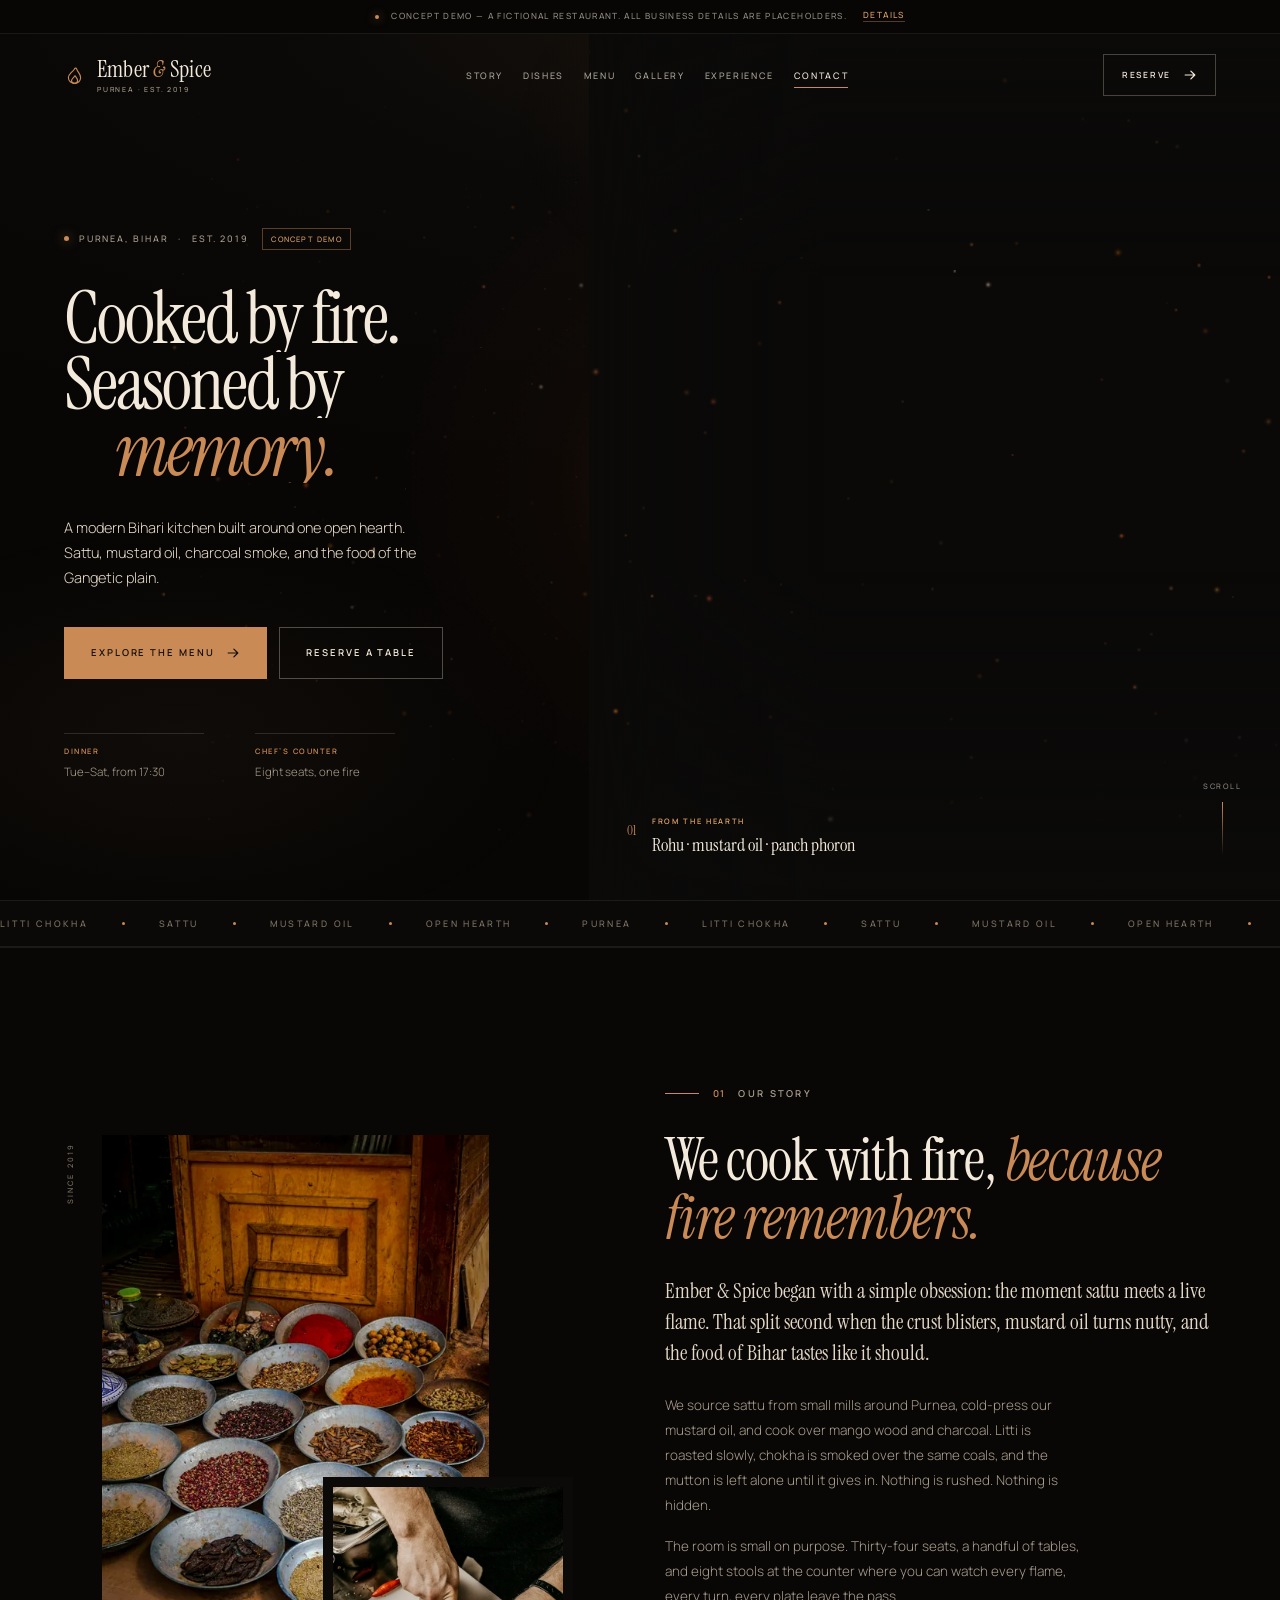
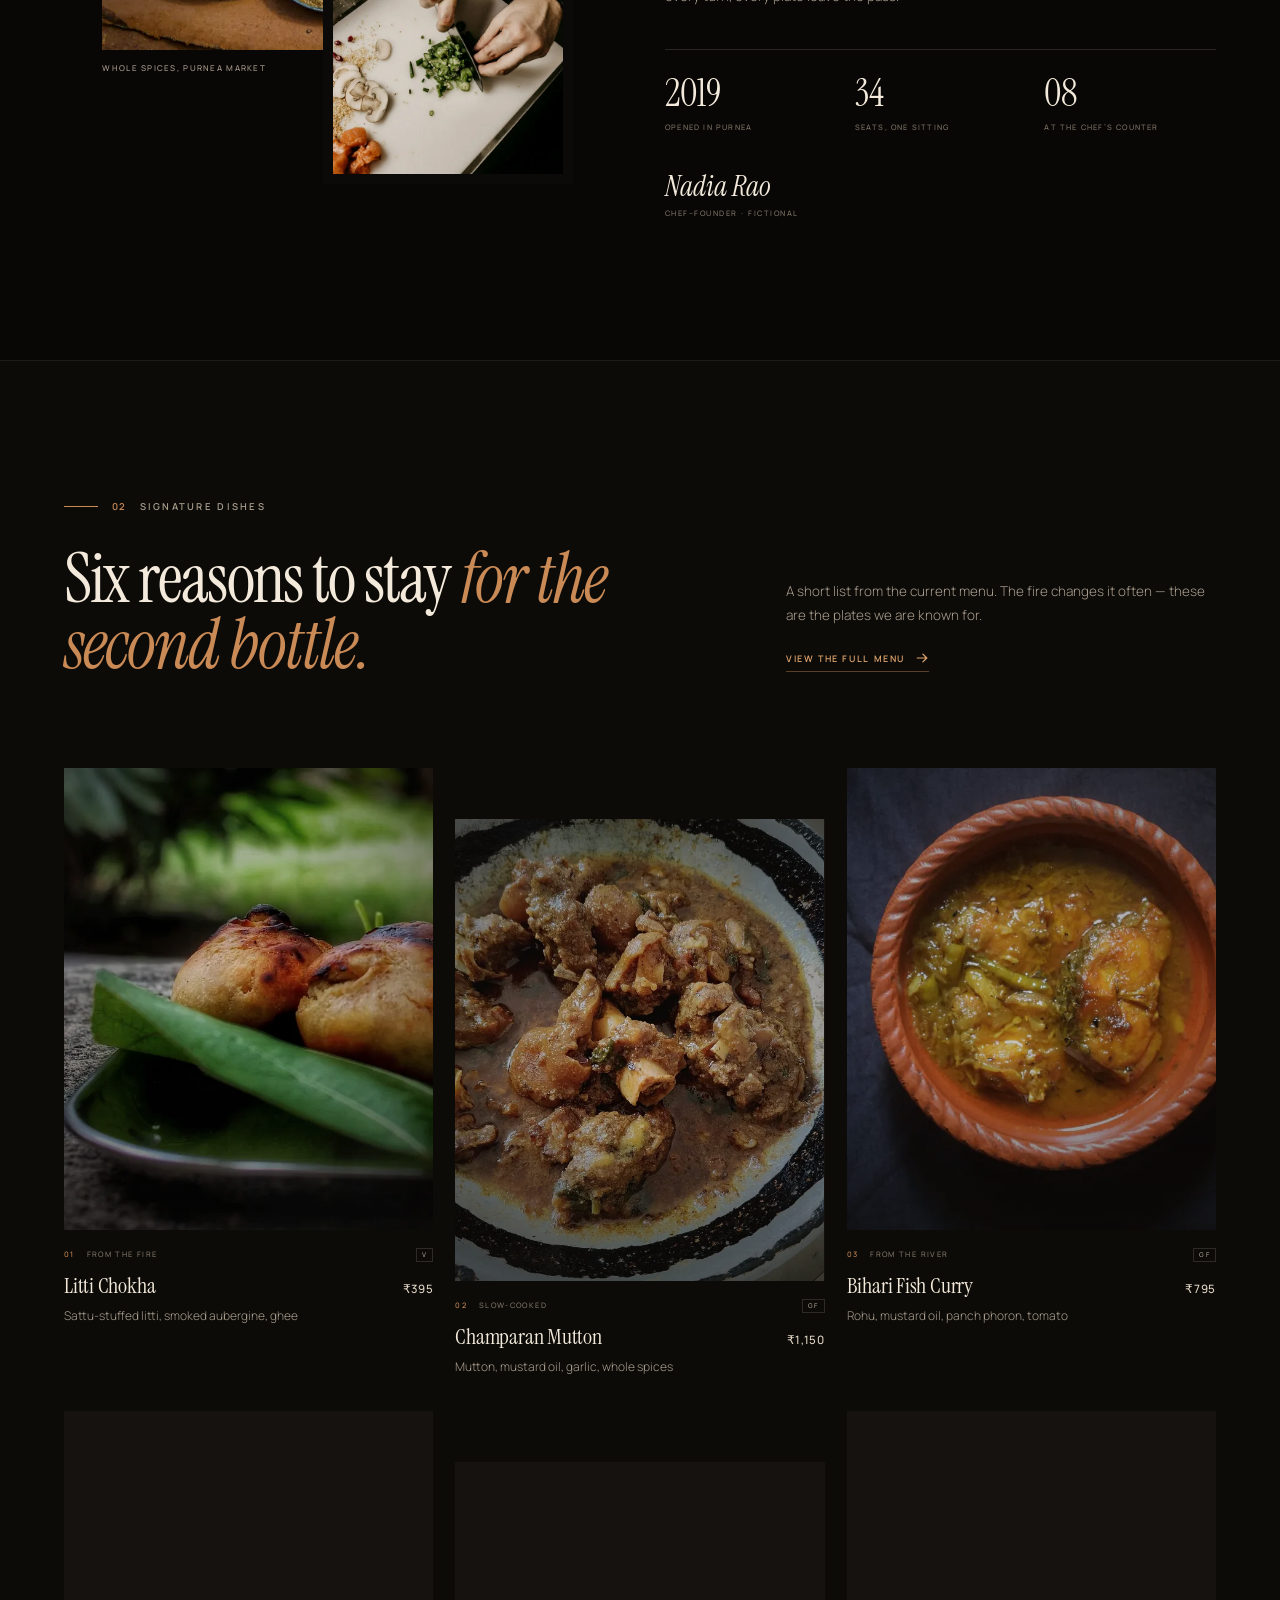
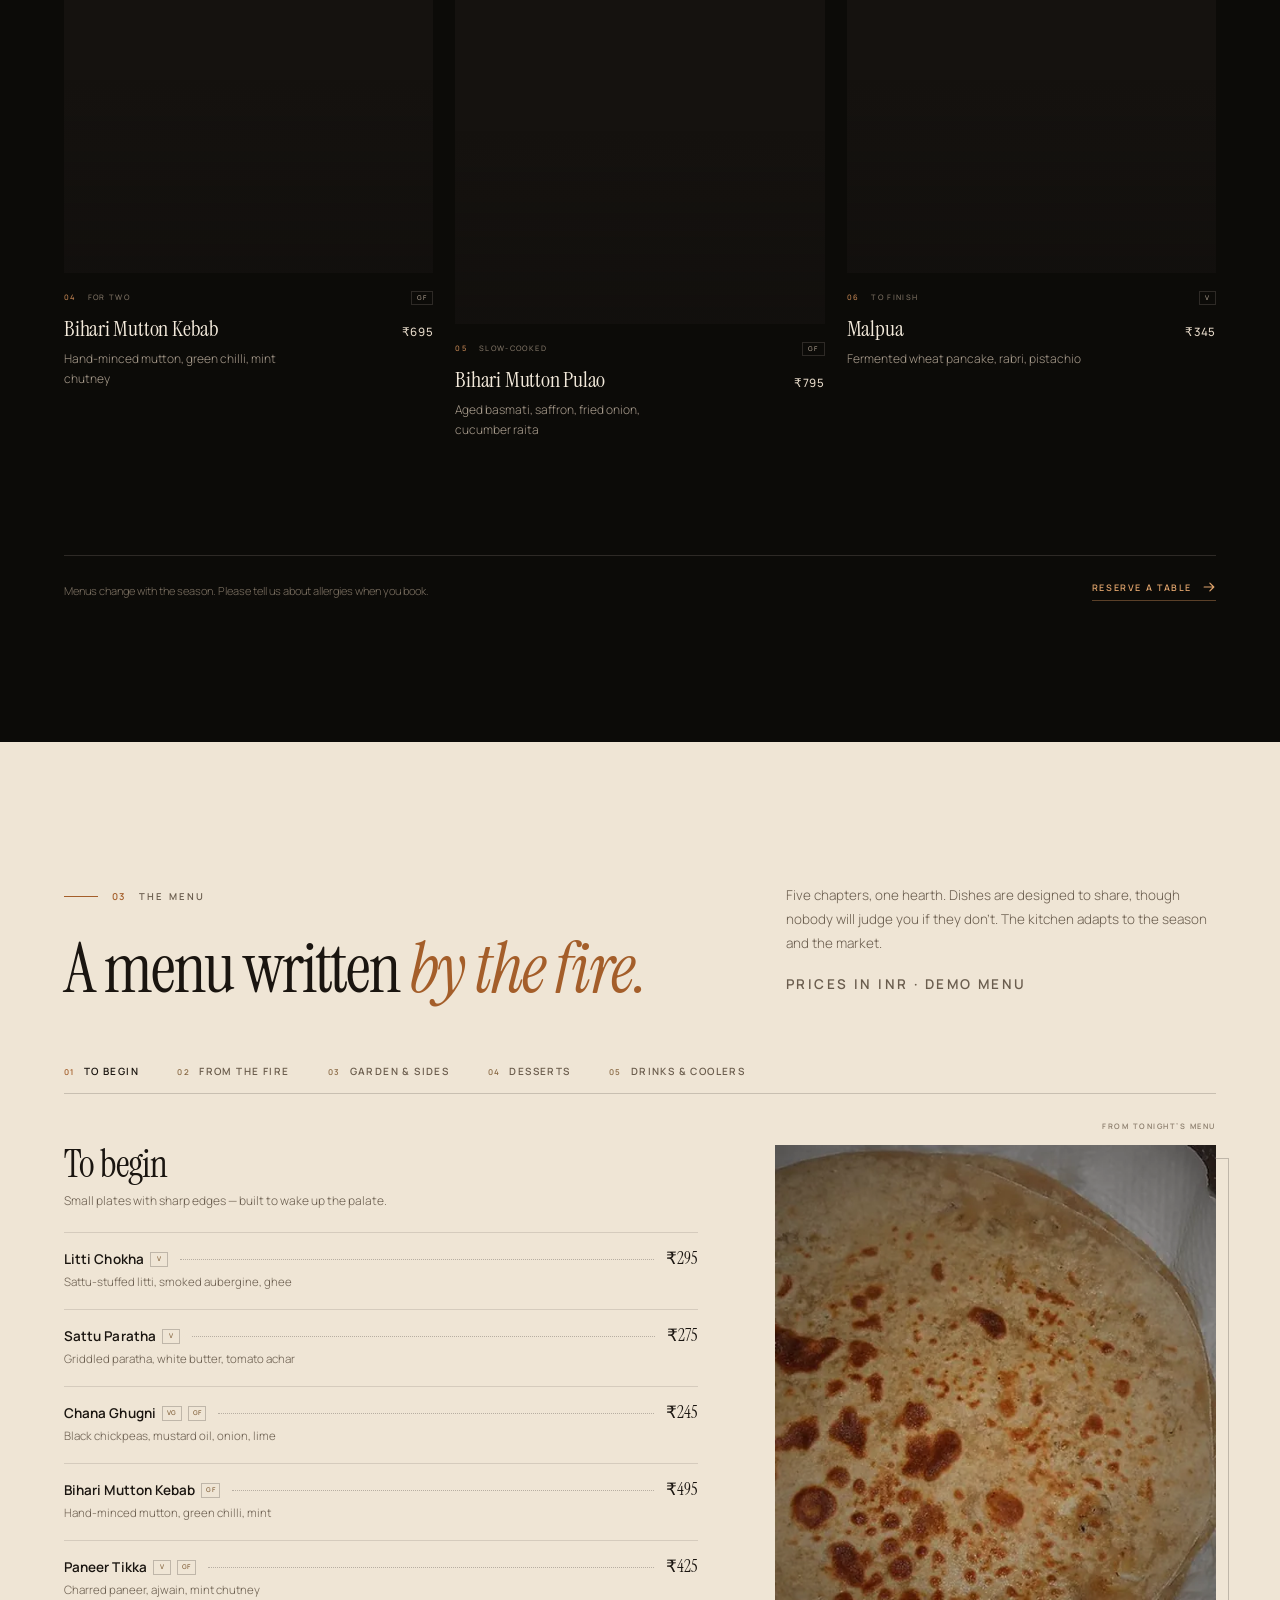
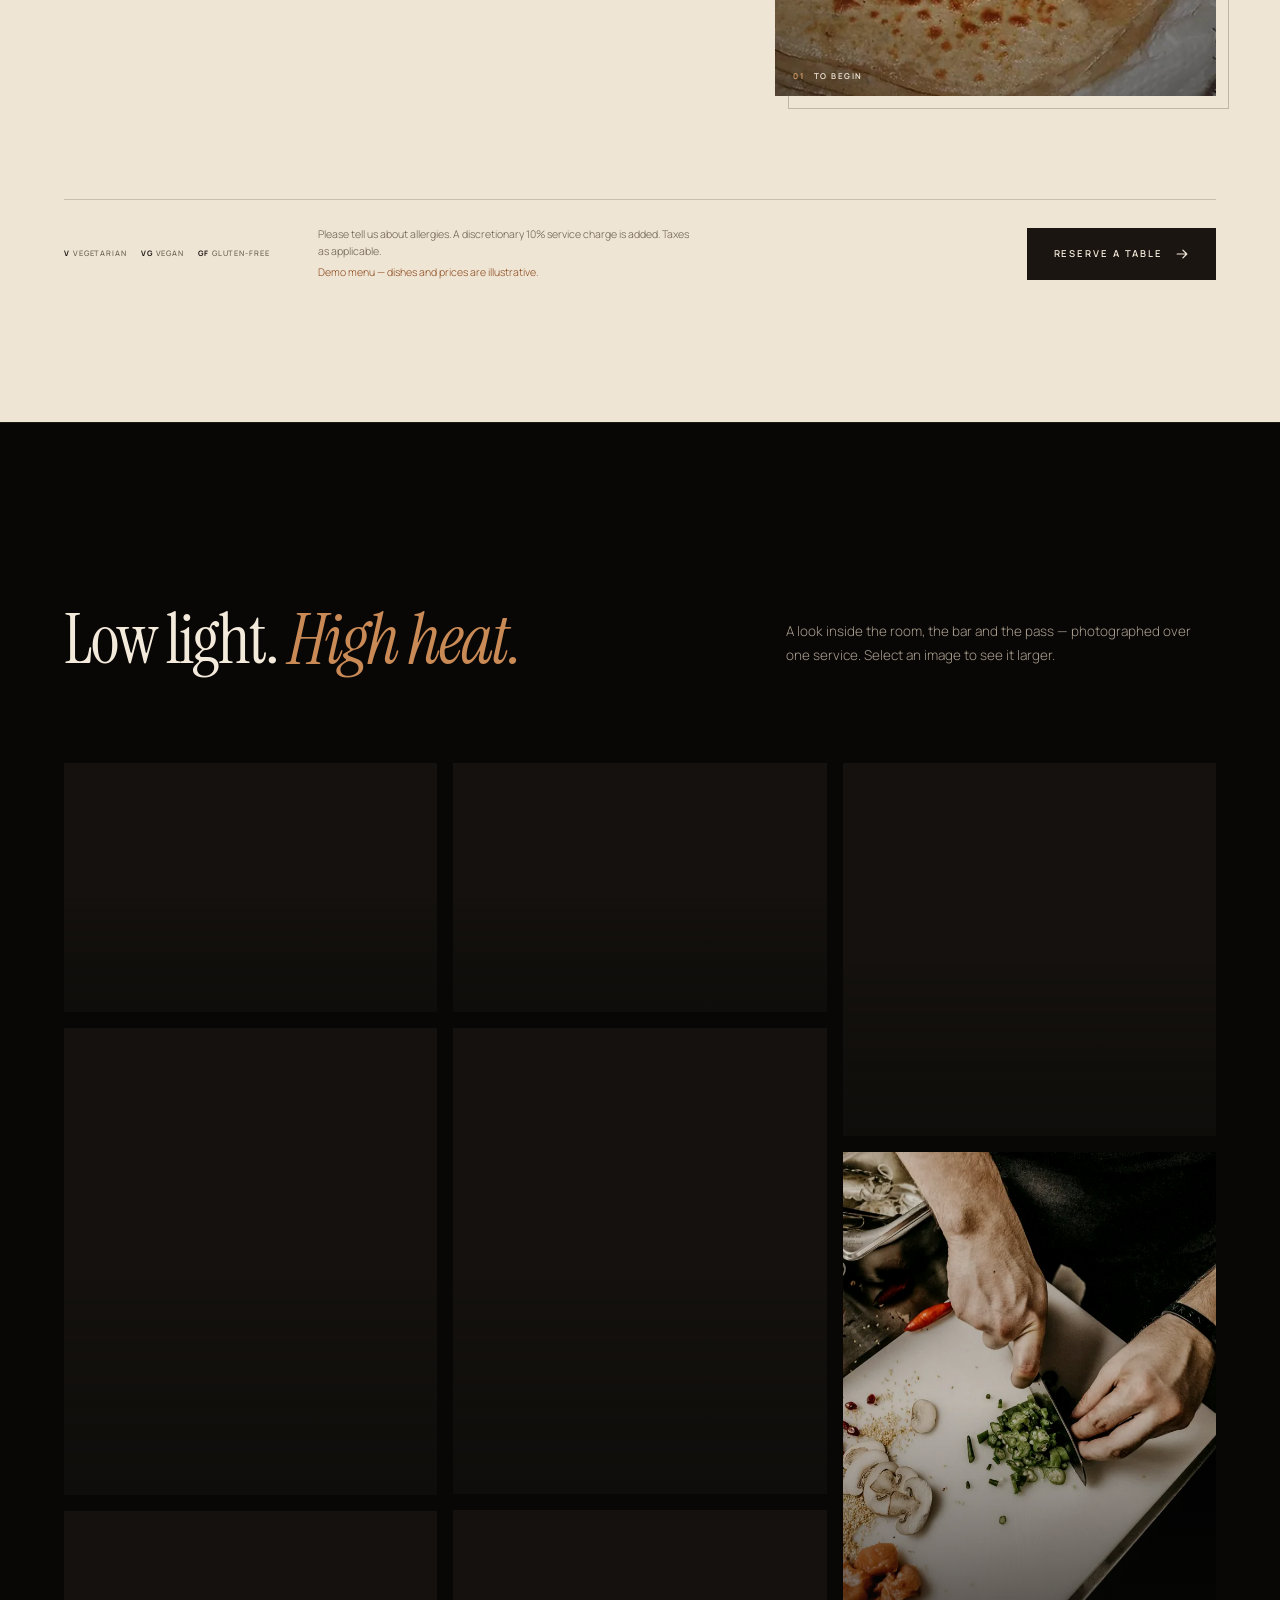
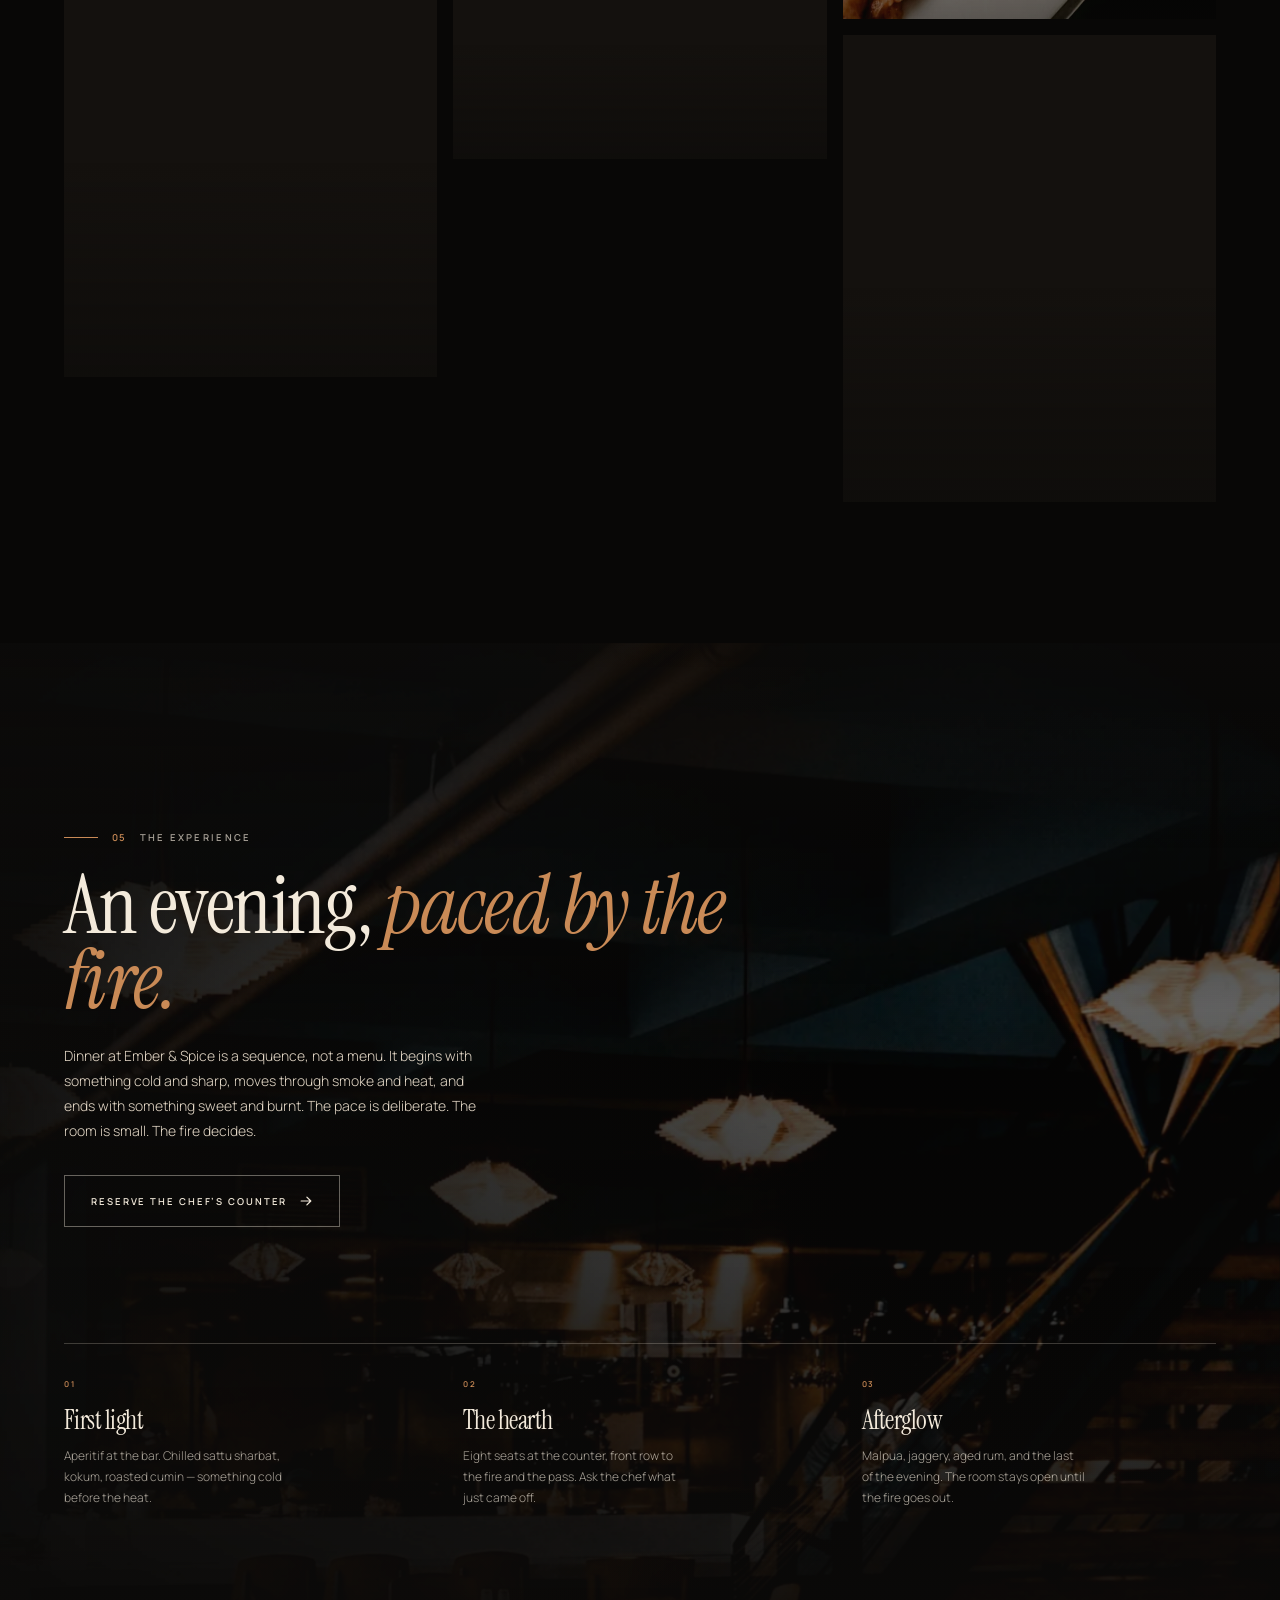
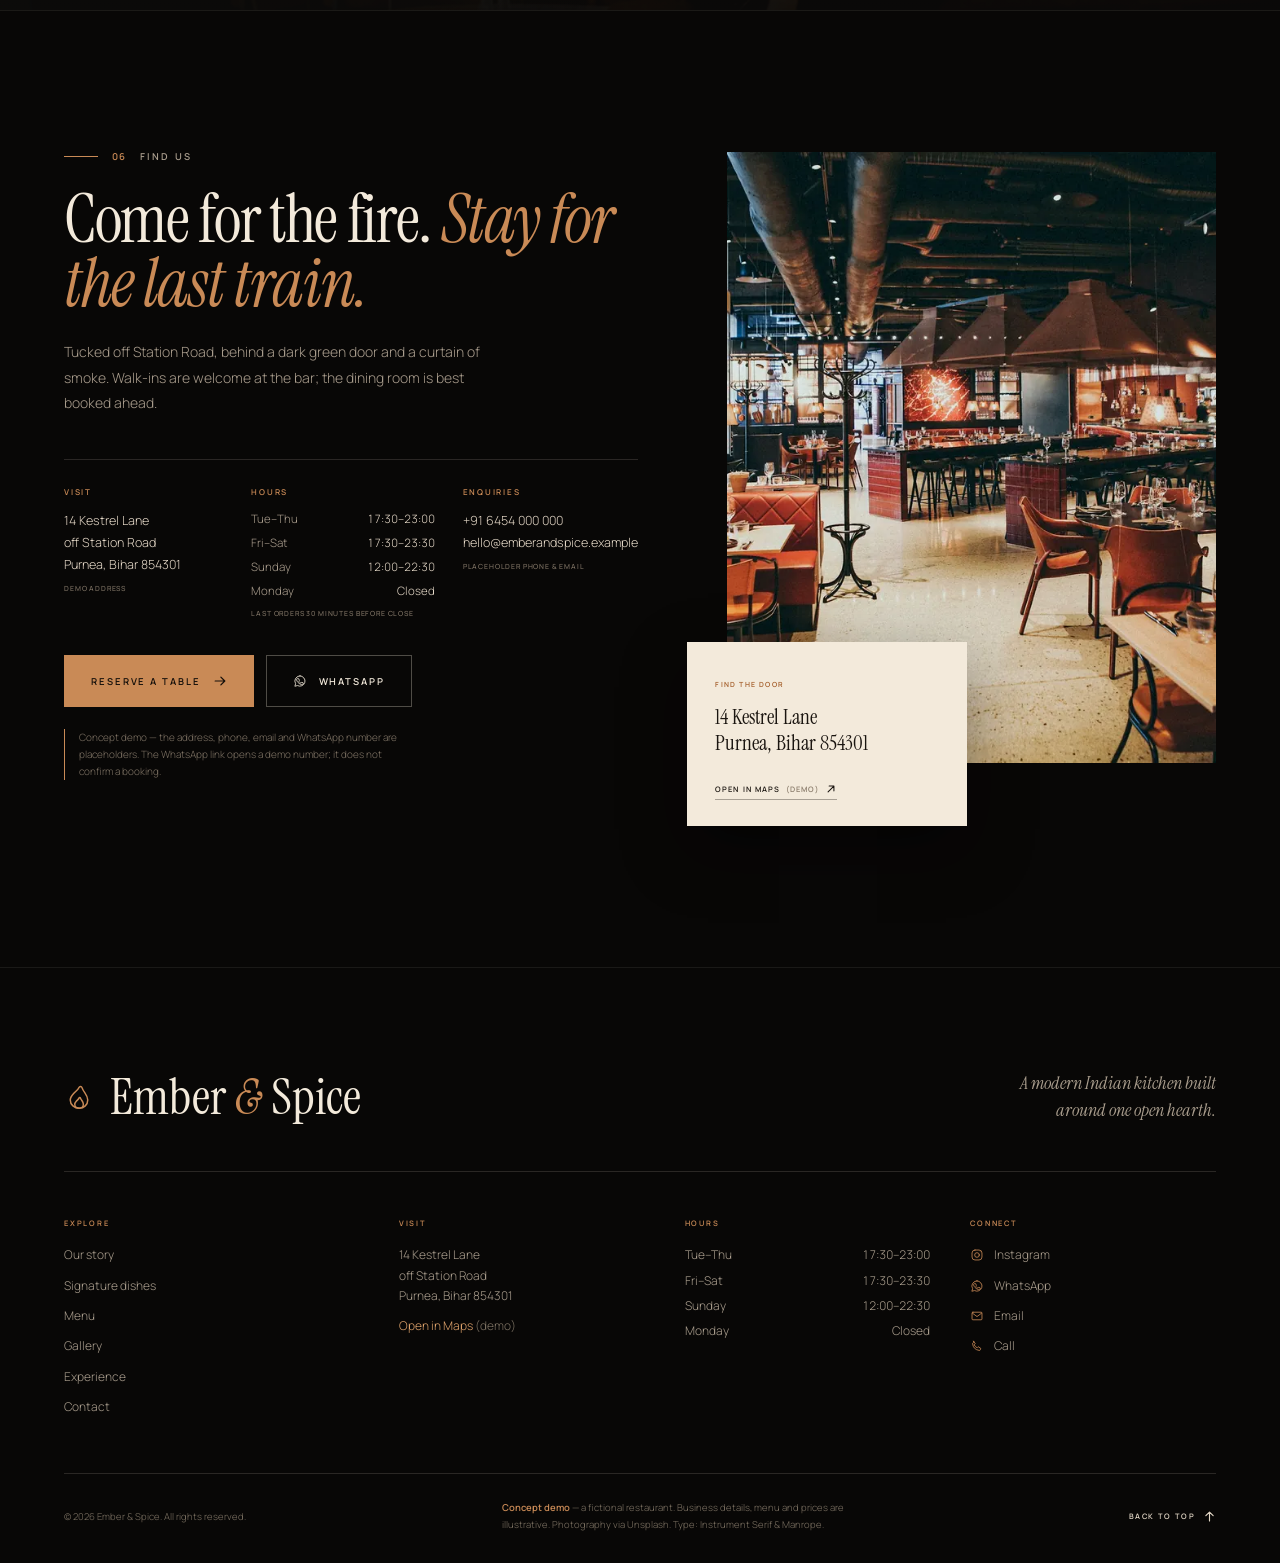
==== index.html @ ef3e3a23 "xz" ====
<!DOCTYPE html>
<html lang="en-IN" class="no-js">
<head>
  <meta charset="utf-8">
  <meta name="viewport" content="width=device-width, initial-scale=1">
  <meta name="theme-color" content="#0B0A09">
  <meta name="color-scheme" content="dark">

  <title>Ember &amp; Spice — Bihari Fire Kitchen in Purnea, Bihar | Concept Demo</title>
  <meta name="description" content="Ember &amp; Spice is a fictional modern Bihari restaurant in Purnea, Bihar. A premium restaurant website concept built around litti chokha, sattu and one open hearth. Demo content only.">
  <!-- Demo site: noindex keeps fictional business data out of search results. Remove on a live launch. -->
  <meta name="robots" content="noindex, nofollow">
  <meta property="og:type" content="website">
  <meta property="og:site_name" content="Ember &amp; Spice">
  <meta property="og:title" content="Ember &amp; Spice — Cooked by fire. Seasoned by memory.">
  <meta property="og:description" content="A concept demo for a fictional Bihari fire kitchen in Purnea, Bihar. Litti chokha, sattu, mustard oil and a live hearth. Business details, dishes and prices are illustrative.">
  <meta property="og:locale" content="en_IN">
  <meta name="twitter:card" content="summary">
  <meta name="twitter:title" content="Ember &amp; Spice — Cooked by fire. Seasoned by memory.">
  <meta name="twitter:description" content="A concept demo for a fictional Bihari fire kitchen in Purnea, Bihar.">

  <link rel="icon" href="favicon.svg" type="image/svg+xml">
  <link rel="apple-touch-icon" href="assets/img/og.jpg">

  <link rel="preload" href="assets/fonts/InstrumentSerif-400-normal.woff2" as="font" type="font/woff2" crossorigin>
  <link rel="preload" href="assets/fonts/InstrumentSerif-400-italic.woff2" as="font" type="font/woff2" crossorigin>
  <link rel="preload" href="assets/fonts/Manrope-200-800-normal.woff2" as="font" type="font/woff2" crossorigin>
  <link rel="preload" as="image" href="assets/img/hero-1800.webp" media="(min-width: 768px)">
  <link rel="preload" as="image" href="assets/img/hero-mobile-1000.webp" media="(max-width: 767px)">

  <link rel="stylesheet" href="assets/css/style.css">

  <script>
    document.documentElement.classList.remove('no-js');
    document.documentElement.classList.add('js');
  </script>

  <script type="application/ld+json">
  {
    "@context": "https://schema.org",
    "@type": "Restaurant",
    "name": "Ember & Spice",
    "description": "A concept demo for a fictional modern Bihari restaurant in Purnea, Bihar, built around a live fire and the food of the Gangetic plain. All business details are illustrative.",
    "servesCuisine": ["Bihari", "Indian", "Live-fire cooking"],
    "priceRange": "₹₹₹",
    "currenciesAccepted": "INR",
    "telephone": "+91-6454-000-000",
    "email": "hello@emberandspice.example",
    "acceptsReservations": false,
    "address": {
      "@type": "PostalAddress",
      "streetAddress": "14 Kestrel Lane, off Station Road",
      "addressLocality": "Purnea",
      "addressRegion": "Bihar",
      "postalCode": "854301",
      "addressCountry": "IN"
    },
    "openingHoursSpecification": [
      { "@type": "OpeningHoursSpecification", "dayOfWeek": ["Tuesday", "Wednesday", "Thursday"], "opens": "17:30", "closes": "23:00" },
      { "@type": "OpeningHoursSpecification", "dayOfWeek": ["Friday", "Saturday"], "opens": "17:30", "closes": "23:30" },
      { "@type": "OpeningHoursSpecification", "dayOfWeek": "Sunday", "opens": "12:00", "closes": "22:30" }
    ]
  }
  </script>
</head>
<body>
  <div class="scene" aria-hidden="true">
    <canvas id="scene-canvas"></canvas>
  </div>
  <div class="scroll-progress" aria-hidden="true"><span></span></div>

  <svg class="svg-sprite" aria-hidden="true" focusable="false">
    <symbol id="icon-arrow" viewBox="0 0 16 16"><path d="M2.5 8h10.5M9 3.5 13.5 8 9 12.5"/></symbol>
    <symbol id="icon-arrow-up" viewBox="0 0 16 16"><path d="M8 13.5V2.5M3.5 7 8 2.5 12.5 7"/></symbol>
    <symbol id="icon-flame" viewBox="0 0 24 24"><path d="M12.2 21c3.8 0 6.8-2.8 6.8-6.6 0-4.2-3.5-6.2-4.6-9.9-.4-1.2-1.9-1.3-2.4-.1-.8 1.9-2.6 3-4.1 4.6-1.5 1.6-2.9 3.3-2.9 5.4 0 3.8 3.3 6.6 7.2 6.6Z"/><path d="M12.1 21c1.9 0 3.4-1.4 3.4-3.3 0-2.1-1.7-3-2.3-4.8-.2-.6-1-.6-1.2 0-.4 1-1.3 1.5-2 2.3-.7.8-1.4 1.6-1.4 2.6 0 1.8 1.6 3.2 3.5 3.2Z"/></symbol>
    <symbol id="icon-whatsapp" viewBox="0 0 24 24"><path d="M12 3.2a8.8 8.8 0 0 0-7.5 13.4L3.2 21l4.5-1.2A8.8 8.8 0 1 0 12 3.2Z"/><path d="M9.1 7.6c-.2-.5-.4-.5-.6-.5h-.5c-.2 0-.5.1-.8.4-.3.3-1 1-1 2.4s1 2.8 1.2 3c.1.2 2 3.2 4.9 4.4 2.4 1 2.9.8 3.4.7.5 0 1.6-.6 1.8-1.3.2-.6.2-1.2.2-1.3-.1-.1-.3-.2-.6-.3l-1.7-.8c-.2-.1-.4-.1-.6.1l-.8 1c-.1.2-.3.2-.5.1-.2-.1-1-.4-2-1.2-.7-.6-1.2-1.4-1.3-1.6-.1-.2 0-.4.1-.5l.4-.5c.1-.2.1-.3.2-.5 0-.2 0-.3-.1-.5l-.7-1.7Z"/></symbol>
    <symbol id="icon-instagram" viewBox="0 0 24 24"><rect x="3.5" y="3.5" width="17" height="17" rx="5"/><circle cx="12" cy="12" r="4"/><circle cx="17.4" cy="6.6" r=".8" fill="currentColor" stroke="none"/></symbol>
    <symbol id="icon-map" viewBox="0 0 24 24"><path d="M12 21s6-5.3 6-10a6 6 0 1 0-12 0c0 4.7 6 10 6 10Z"/><circle cx="12" cy="11" r="2.2"/></symbol>
    <symbol id="icon-phone" viewBox="0 0 24 24"><path d="M6.2 3.8 9 8.2 7.2 10c1.1 2.3 2.7 3.9 5 5l1.8-1.8 4.4 2.8-.6 2.4c-.2.8-1 1.3-1.8 1.2C9.3 18.8 5.2 14.7 4.4 8c-.1-.8.4-1.6 1.2-1.8l.6-.4Z"/></symbol>
    <symbol id="icon-mail" viewBox="0 0 24 24"><rect x="3.5" y="5.5" width="17" height="13" rx="1.5"/><path d="m4 7 8 6 8-6"/></symbol>
    <symbol id="icon-close" viewBox="0 0 24 24"><path d="m6 6 12 12M18 6 6 18"/></symbol>
    <symbol id="icon-prev" viewBox="0 0 24 24"><path d="M14.5 5.5 8 12l6.5 6.5"/></symbol>
    <symbol id="icon-next" viewBox="0 0 24 24"><path d="M9.5 5.5 16 12l-6.5 6.5"/></symbol>
  </svg>

  <div class="demo-bar">
    <span class="demo-bar__dot" aria-hidden="true"></span>
    <span class="demo-bar__long">Concept demo — a fictional restaurant. All business details are placeholders.</span>
    <span class="demo-bar__short">Concept demo — fictional restaurant</span>
    <a href="#contact">Details</a>
  </div>

  <header class="site-header" id="site-header">
    <div class="site-header__inner">
      <a class="brand" href="#home" aria-label="Ember and Spice — home">
        <svg class="brand__mark" viewBox="0 0 24 24" aria-hidden="true"><use href="#icon-flame"></use></svg>
        <span class="brand__text">
          <span class="brand__name">Ember <em>&amp;</em> Spice</span>
          <span class="brand__place">Purnea · Est. 2019</span>
        </span>
      </a>

      <nav class="nav" aria-label="Primary">
        <a class="nav__link" href="#story" data-nav>Story</a>
        <a class="nav__link" href="#dishes" data-nav>Dishes</a>
        <a class="nav__link" href="#menu" data-nav>Menu</a>
        <a class="nav__link" href="#gallery" data-nav>Gallery</a>
        <a class="nav__link" href="#experience" data-nav>Experience</a>
        <a class="nav__link nav__link--contact" href="#contact" data-nav>Contact</a>
      </nav>

      <div class="site-header__actions">
        <button class="btn btn--reserve" type="button" data-open-reserve>
          Reserve
          <svg class="icon" viewBox="0 0 24 24" aria-hidden="true"><use href="#icon-arrow"></use></svg>
        </button>
        <button class="menu-toggle" type="button" aria-label="Open site menu" aria-expanded="false" aria-controls="mobile-nav">
          <span></span><span></span>
        </button>
      </div>
    </div>
  </header>

  <main id="main">
    <!-- ============ HOME / HERO ============ -->
    <section class="hero" id="home" aria-labelledby="hero-title">
      <div class="hero__content">
        <p class="eyebrow hero__eyebrow">
          <span class="eyebrow__dot" aria-hidden="true"></span>
          Purnea, Bihar <span class="eyebrow__sep" aria-hidden="true">·</span> Est. 2019
          <span class="demo-chip">Concept demo</span>
        </p>

        <h1 class="hero__title" id="hero-title">
          <span class="line"><span>Cooked by fire.</span></span>
          <span class="line"><span>Seasoned by</span></span>
          <span class="line line--indent"><span><em>memory.</em></span></span>
        </h1>

        <p class="hero__lede">A modern Bihari kitchen built around one open hearth. Sattu, mustard oil, charcoal smoke, and the food of the Gangetic plain.</p>

        <div class="hero__actions">
          <a class="btn btn--solid" href="#menu">
            Explore the menu
            <svg class="icon" viewBox="0 0 24 24" aria-hidden="true"><use href="#icon-arrow"></use></svg>
          </a>
          <button class="btn btn--ghost" type="button" data-open-reserve>Reserve a table</button>
        </div>

        <div class="hero__meta">
          <div class="hero__meta-item">
            <span class="hero__meta-label">Dinner</span>
            <span>Tue–Sat, from 17:30</span>
          </div>
          <div class="hero__meta-item">
            <span class="hero__meta-label">Chef’s counter</span>
            <span>Eight seats, one fire</span>
          </div>
        </div>
      </div>

      <div class="hero__media" data-hero-media>
        <picture>
          <source media="(max-width: 767px)" srcset="assets/img/hero-mobile-700.webp 700w, assets/img/hero-mobile-1000.webp 1000w" sizes="100vw">
          <img src="assets/img/hero-1800.webp" srcset="assets/img/hero-1200.webp 1200w, assets/img/hero-1800.webp 1800w" sizes="(min-width: 768px) 54vw, 100vw" width="1800" height="1125" alt="Rohu fish curry in a terracotta bowl on dark cloth, cooked with mustard oil and panch phoron." fetchpriority="high" decoding="async">
        </picture>
        <canvas class="hero__embers" id="embers" aria-hidden="true"></canvas>
        <div class="hero__caption">
          <span class="hero__caption-index">01</span>
          <div>
            <span class="hero__caption-label">From the hearth</span>
            <p>Rohu · mustard oil · panch phoron</p>
          </div>
        </div>
        <a class="hero__scroll" href="#story" aria-label="Scroll to our story">
          <span>Scroll</span>
          <span class="hero__scroll-line" aria-hidden="true"></span>
        </a>
      </div>
    </section>

    <div class="marquee" aria-hidden="true">
      <div class="marquee__track">
        <div class="marquee__group">
          <span>Litti chokha</span><span class="marquee__dot"></span>
          <span>Sattu</span><span class="marquee__dot"></span>
          <span>Mustard oil</span><span class="marquee__dot"></span>
          <span>Open hearth</span><span class="marquee__dot"></span>
          <span>Purnea</span><span class="marquee__dot"></span>
        </div>
        <div class="marquee__group">
          <span>Litti chokha</span><span class="marquee__dot"></span>
          <span>Sattu</span><span class="marquee__dot"></span>
          <span>Mustard oil</span><span class="marquee__dot"></span>
          <span>Open hearth</span><span class="marquee__dot"></span>
          <span>Purnea</span><span class="marquee__dot"></span>
        </div>
      </div>
    </div>

    <!-- ============ OUR STORY ============ -->
    <section class="section story" id="story" aria-labelledby="story-title">
      <div class="container story__grid">
        <div class="story__visual">
          <span class="story__since" aria-hidden="true">Since 2019</span>
          <figure class="story__figure story__figure--main reveal">
            <img src="assets/img/story-spices-800.webp" srcset="assets/img/story-spices-500.webp 500w, assets/img/story-spices-800.webp 800w" sizes="(min-width: 900px) 34vw, 80vw" width="800" height="1067" loading="lazy" decoding="async" alt="Metal bowls of whole spices — chillies, cardamom, cinnamon and peppercorns — at a north Indian market.">
            <figcaption>Whole spices, Purnea market</figcaption>
          </figure>
          <figure class="story__figure story__figure--small reveal" style="--delay: 120ms">
            <img src="assets/img/story-chef-900.webp" srcset="assets/img/story-chef-600.webp 600w, assets/img/story-chef-900.webp 900w" sizes="(min-width: 900px) 20vw, 44vw" width="900" height="1125" loading="lazy" decoding="async" alt="A chef finely slicing green chillies on a white board before service.">
            <figcaption>Precision, before the doors open</figcaption>
          </figure>
        </div>

        <div class="story__copy">
          <p class="label reveal"><span class="label__num">01</span> Our story</p>
          <h2 class="story__title reveal" style="--delay: 60ms">We cook with fire, <em>because fire remembers.</em></h2>
          <p class="story__lede reveal" style="--delay: 120ms">Ember &amp; Spice began with a simple obsession: the moment sattu meets a live flame. That split second when the crust blisters, mustard oil turns nutty, and the food of Bihar tastes like it should.</p>
          <div class="story__body reveal" style="--delay: 160ms">
            <p>We source sattu from small mills around Purnea, cold-press our mustard oil, and cook over mango wood and charcoal. Litti is roasted slowly, chokha is smoked over the same coals, and the mutton is left alone until it gives in. Nothing is rushed. Nothing is hidden.</p>
            <p>The room is small on purpose. Thirty-four seats, a handful of tables, and eight stools at the counter where you can watch every flame, every turn, every plate leave the pass.</p>
          </div>

          <div class="story__stats reveal" style="--delay: 200ms">
            <div class="stat"><span class="stat__value">2019</span><span class="stat__label">Opened in Purnea</span></div>
            <div class="stat"><span class="stat__value">34</span><span class="stat__label">Seats, one sitting</span></div>
            <div class="stat"><span class="stat__value">08</span><span class="stat__label">At the chef’s counter</span></div>
          </div>

          <p class="story__signature reveal" style="--delay: 240ms">
            <span class="story__signature-name">Nadia Rao</span>
            <span class="story__signature-role">Chef–Founder · fictional</span>
          </p>
        </div>
      </div>
    </section>

    <!-- ============ SIGNATURE DISHES ============ -->
    <section class="section dishes" id="dishes" aria-labelledby="dishes-title">
      <div class="container">
        <header class="section-head">
          <div class="section-head__left">
            <p class="label reveal"><span class="label__num">02</span> Signature dishes</p>
            <h2 class="section-title reveal" id="dishes-title" style="--delay: 60ms">Six reasons to stay <em>for the second bottle.</em></h2>
          </div>
          <div class="section-head__right reveal" style="--delay: 120ms">
            <p>A short list from the current menu. The fire changes it often — these are the plates we are known for.</p>
            <a class="text-link" href="#menu">View the full menu <svg class="icon" viewBox="0 0 24 24" aria-hidden="true"><use href="#icon-arrow"></use></svg></a>
          </div>
        </header>

        <div class="dish-grid">
          <article class="dish reveal">
            <a class="dish__media" href="#menu" aria-label="View the full menu — Litti Chokha">
              <img src="assets/img/dish-litti-900.webp" srcset="assets/img/dish-litti-600.webp 600w, assets/img/dish-litti-900.webp 900w" sizes="(min-width: 1100px) 30vw, (min-width: 700px) 45vw, 90vw" width="900" height="1125" loading="lazy" decoding="async" alt="Two charred litti resting on a banana leaf.">
              <span class="dish__view" aria-hidden="true"><svg class="icon" viewBox="0 0 24 24"><use href="#icon-arrow"></use></svg></span>
            </a>
            <div class="dish__body">
              <p class="dish__meta"><span class="dish__index">01</span><span>From the fire</span><span class="dish__diet">V</span></p>
              <div class="dish__row"><h3 class="dish__name">Litti Chokha</h3><span class="dish__price">₹395</span></div>
              <p class="dish__desc">Sattu-stuffed litti, smoked aubergine, ghee</p>
            </div>
          </article>

          <article class="dish reveal" style="--delay: 80ms">
            <a class="dish__media" href="#menu" aria-label="View the full menu — Champaran Mutton">
              <img src="assets/img/dish-champaran-900.webp" srcset="assets/img/dish-champaran-600.webp 600w, assets/img/dish-champaran-900.webp 900w" sizes="(min-width: 1100px) 30vw, (min-width: 700px) 45vw, 90vw" width="900" height="1125" loading="lazy" decoding="async" alt="Slow-cooked Champaran mutton in a dark, glossy mustard-oil gravy.">
              <span class="dish__view" aria-hidden="true"><svg class="icon" viewBox="0 0 24 24"><use href="#icon-arrow"></use></svg></span>
            </a>
            <div class="dish__body">
              <p class="dish__meta"><span class="dish__index">02</span><span>Slow-cooked</span><span class="dish__diet">GF</span></p>
              <div class="dish__row"><h3 class="dish__name">Champaran Mutton</h3><span class="dish__price">₹1,150</span></div>
              <p class="dish__desc">Mutton, mustard oil, garlic, whole spices</p>
            </div>
          </article>

          <article class="dish reveal" style="--delay: 160ms">
            <a class="dish__media" href="#menu" aria-label="View the full menu — Bihari Fish Curry">
              <img src="assets/img/dish-fish-900.webp" srcset="assets/img/dish-fish-600.webp 600w, assets/img/dish-fish-900.webp 900w" sizes="(min-width: 1100px) 30vw, (min-width: 700px) 45vw, 90vw" width="900" height="1125" loading="lazy" decoding="async" alt="Rohu fish curry in a terracotta bowl, cooked with mustard oil and panch phoron.">
              <span class="dish__view" aria-hidden="true"><svg class="icon" viewBox="0 0 24 24"><use href="#icon-arrow"></use></svg></span>
            </a>
            <div class="dish__body">
              <p class="dish__meta"><span class="dish__index">03</span><span>From the river</span><span class="dish__diet">GF</span></p>
              <div class="dish__row"><h3 class="dish__name">Bihari Fish Curry</h3><span class="dish__price">₹795</span></div>
              <p class="dish__desc">Rohu, mustard oil, panch phoron, tomato</p>
            </div>
          </article>

          <article class="dish reveal" style="--delay: 40ms">
            <a class="dish__media" href="#menu" aria-label="View the full menu — Bihari Mutton Kebab">
              <img src="assets/img/dish-grill-900.webp" srcset="assets/img/dish-grill-600.webp 600w, assets/img/dish-grill-900.webp 900w" sizes="(min-width: 1100px) 30vw, (min-width: 700px) 45vw, 90vw" width="900" height="1125" loading="lazy" decoding="async" alt="A platter of Bihari mutton kebabs, lamb chops, chicken skewers and mint chutney.">
              <span class="dish__view" aria-hidden="true"><svg class="icon" viewBox="0 0 24 24"><use href="#icon-arrow"></use></svg></span>
            </a>
            <div class="dish__body">
              <p class="dish__meta"><span class="dish__index">04</span><span>For two</span><span class="dish__diet">GF</span></p>
              <div class="dish__row"><h3 class="dish__name">Bihari Mutton Kebab</h3><span class="dish__price">₹695</span></div>
              <p class="dish__desc">Hand-minced mutton, green chilli, mint chutney</p>
            </div>
          </article>

          <article class="dish reveal" style="--delay: 120ms">
            <a class="dish__media" href="#menu" aria-label="View the full menu — Bihari Mutton Pulao">
              <img src="assets/img/dish-biryani-900.webp" srcset="assets/img/dish-biryani-600.webp 600w, assets/img/dish-biryani-900.webp 900w" sizes="(min-width: 1100px) 30vw, (min-width: 700px) 45vw, 90vw" width="900" height="1125" loading="lazy" decoding="async" alt="Bihari mutton pulao with aged basmati, saffron, fried onion and herbs.">
              <span class="dish__view" aria-hidden="true"><svg class="icon" viewBox="0 0 24 24"><use href="#icon-arrow"></use></svg></span>
            </a>
            <div class="dish__body">
              <p class="dish__meta"><span class="dish__index">05</span><span>Slow-cooked</span><span class="dish__diet">GF</span></p>
              <div class="dish__row"><h3 class="dish__name">Bihari Mutton Pulao</h3><span class="dish__price">₹795</span></div>
              <p class="dish__desc">Aged basmati, saffron, fried onion, cucumber raita</p>
            </div>
          </article>

          <article class="dish reveal" style="--delay: 200ms">
            <a class="dish__media" href="#menu" aria-label="View the full menu — Malpua">
              <img src="assets/img/dish-malpua-900.webp" srcset="assets/img/dish-malpua-600.webp 600w, assets/img/dish-malpua-900.webp 900w" sizes="(min-width: 1100px) 30vw, (min-width: 700px) 45vw, 90vw" width="900" height="1125" loading="lazy" decoding="async" alt="A tray of golden malpua pancakes, fried in ghee.">
              <span class="dish__view" aria-hidden="true"><svg class="icon" viewBox="0 0 24 24"><use href="#icon-arrow"></use></svg></span>
            </a>
            <div class="dish__body">
              <p class="dish__meta"><span class="dish__index">06</span><span>To finish</span><span class="dish__diet">V</span></p>
              <div class="dish__row"><h3 class="dish__name">Malpua</h3><span class="dish__price">₹345</span></div>
              <p class="dish__desc">Fermented wheat pancake, rabri, pistachio</p>
            </div>
          </article>
        </div>

        <div class="dishes__foot reveal">
          <p>Menus change with the season. Please tell us about allergies when you book.</p>
          <button class="text-link" type="button" data-open-reserve>Reserve a table <svg class="icon" viewBox="0 0 24 24" aria-hidden="true"><use href="#icon-arrow"></use></svg></button>
        </div>
      </div>
    </section>

    <!-- ============ MENU ============ -->
    <section class="section section--cream menu" id="menu" aria-labelledby="menu-title">
      <div class="container">
        <header class="section-head section-head--dark">
          <div class="section-head__left">
            <p class="label reveal"><span class="label__num">03</span> The menu</p>
            <h2 class="section-title reveal" id="menu-title" style="--delay: 60ms">A menu written <em>by the fire.</em></h2>
          </div>
          <div class="section-head__right reveal" style="--delay: 120ms">
            <p>Five chapters, one hearth. Dishes are designed to share, though nobody will judge you if they don’t. The kitchen adapts to the season and the market.</p>
            <p class="menu__currency">Prices in INR · Demo menu</p>
          </div>
        </header>

        <div class="menu__tabs-wrap reveal">
          <div class="menu__tabs" role="tablist" aria-label="Menu categories">
            <button class="menu__tab is-active" id="tab-starters" role="tab" aria-selected="true" aria-controls="panel-starters" tabindex="0"><span>01</span> To begin</button>
            <button class="menu__tab" id="tab-fire" role="tab" aria-selected="false" aria-controls="panel-fire" tabindex="-1"><span>02</span> From the fire</button>
            <button class="menu__tab" id="tab-garden" role="tab" aria-selected="false" aria-controls="panel-garden" tabindex="-1"><span>03</span> Garden &amp; sides</button>
            <button class="menu__tab" id="tab-desserts" role="tab" aria-selected="false" aria-controls="panel-desserts" tabindex="-1"><span>04</span> Desserts</button>
            <button class="menu__tab" id="tab-cellar" role="tab" aria-selected="false" aria-controls="panel-cellar" tabindex="-1"><span>05</span> Drinks &amp; coolers</button>
            <span class="menu__tab-line" aria-hidden="true"></span>
          </div>
        </div>

        <div class="menu__body">
          <div class="menu__panels">
            <div class="menu__panel is-active" id="panel-starters" role="tabpanel" aria-labelledby="tab-starters" tabindex="0">
              <div class="menu__panel-head">
                <h3>To begin</h3>
                <p>Small plates with sharp edges — built to wake up the palate.</p>
              </div>
              <div class="menu__items">
                <div class="menu-item">
                  <div class="menu-item__row"><h4>Litti Chokha <span class="diet">V</span></h4><span class="menu-item__leader" aria-hidden="true"></span><span class="menu-item__price">₹295</span></div>
                  <p>Sattu-stuffed litti, smoked aubergine, ghee</p>
                </div>
                <div class="menu-item">
                  <div class="menu-item__row"><h4>Sattu Paratha <span class="diet">V</span></h4><span class="menu-item__leader" aria-hidden="true"></span><span class="menu-item__price">₹275</span></div>
                  <p>Griddled paratha, white butter, tomato achar</p>
                </div>
                <div class="menu-item">
                  <div class="menu-item__row"><h4>Chana Ghugni <span class="diet">VG</span><span class="diet">GF</span></h4><span class="menu-item__leader" aria-hidden="true"></span><span class="menu-item__price">₹245</span></div>
                  <p>Black chickpeas, mustard oil, onion, lime</p>
                </div>
                <div class="menu-item">
                  <div class="menu-item__row"><h4>Bihari Mutton Kebab <span class="diet">GF</span></h4><span class="menu-item__leader" aria-hidden="true"></span><span class="menu-item__price">₹495</span></div>
                  <p>Hand-minced mutton, green chilli, mint</p>
                </div>
                <div class="menu-item">
                  <div class="menu-item__row"><h4>Paneer Tikka <span class="diet">V</span><span class="diet">GF</span></h4><span class="menu-item__leader" aria-hidden="true"></span><span class="menu-item__price">₹425</span></div>
                  <p>Charred paneer, ajwain, mint chutney</p>
                </div>
              </div>
            </div>

            <div class="menu__panel" id="panel-fire" role="tabpanel" aria-labelledby="tab-fire" tabindex="0" hidden>
              <div class="menu__panel-head">
                <h3>From the fire</h3>
                <p>The heart of the kitchen. Everything here meets the hearth.</p>
              </div>
              <div class="menu__items">
                <div class="menu-item">
                  <div class="menu-item__row"><h4>Champaran Mutton Handi <span class="diet">GF</span></h4><span class="menu-item__leader" aria-hidden="true"></span><span class="menu-item__price">₹1,150</span></div>
                  <p>Mutton, mustard oil, garlic, whole spices</p>
                </div>
                <div class="menu-item">
                  <div class="menu-item__row"><h4>Litti Chokha Platter <span class="diet">V</span></h4><span class="menu-item__leader" aria-hidden="true"></span><span class="menu-item__price">₹395</span></div>
                  <p>Litti, smoked aubergine, ghee, onion</p>
                </div>
                <div class="menu-item">
                  <div class="menu-item__row"><h4>Bihari Fish Curry <span class="diet">GF</span></h4><span class="menu-item__leader" aria-hidden="true"></span><span class="menu-item__price">₹795</span></div>
                  <p>Rohu, mustard oil, panch phoron, tomato</p>
                </div>
                <div class="menu-item">
                  <div class="menu-item__row"><h4>Mutton Nihari <span class="diet">GF</span></h4><span class="menu-item__leader" aria-hidden="true"></span><span class="menu-item__price">₹995</span></div>
                  <p>Mutton shank, marrow, ginger, kulcha</p>
                </div>
                <div class="menu-item">
                  <div class="menu-item__row"><h4>Dal Pitha <span class="diet">V</span></h4><span class="menu-item__leader" aria-hidden="true"></span><span class="menu-item__price">₹345</span></div>
                  <p>Steamed rice dumplings, chana dal, tomato chutney</p>
                </div>
                <div class="menu-item">
                  <div class="menu-item__row"><h4>Sattu Chicken <span class="diet">GF</span></h4><span class="menu-item__leader" aria-hidden="true"></span><span class="menu-item__price">₹695</span></div>
                  <p>Chicken, sattu crust, mustard oil, curry leaf</p>
                </div>
              </div>
            </div>

            <div class="menu__panel" id="panel-garden" role="tabpanel" aria-labelledby="tab-garden" tabindex="0" hidden>
              <div class="menu__panel-head">
                <h3>Garden &amp; sides</h3>
                <p>Vegetables treated with the same respect as the fire.</p>
              </div>
              <div class="menu__items">
                <div class="menu-item">
                  <div class="menu-item__row"><h4>Dal Makhani <span class="diet">V</span><span class="diet">GF</span></h4><span class="menu-item__leader" aria-hidden="true"></span><span class="menu-item__price">₹395</span></div>
                  <p>Black lentils, butter, cream, smoked</p>
                </div>
                <div class="menu-item">
                  <div class="menu-item__row"><h4>Aloo Gobi <span class="diet">VG</span><span class="diet">GF</span></h4><span class="menu-item__leader" aria-hidden="true"></span><span class="menu-item__price">₹325</span></div>
                  <p>Potato, cauliflower, turmeric, cumin</p>
                </div>
                <div class="menu-item">
                  <div class="menu-item__row"><h4>Baingan Bharta <span class="diet">VG</span><span class="diet">GF</span></h4><span class="menu-item__leader" aria-hidden="true"></span><span class="menu-item__price">₹375</span></div>
                  <p>Smoked aubergine, garlic, yoghurt</p>
                </div>
                <div class="menu-item">
                  <div class="menu-item__row"><h4>Sattu Paratha <span class="diet">V</span></h4><span class="menu-item__leader" aria-hidden="true"></span><span class="menu-item__price">₹175</span></div>
                  <p>Layered paratha, white butter</p>
                </div>
                <div class="menu-item">
                  <div class="menu-item__row"><h4>Saffron Pulao <span class="diet">V</span><span class="diet">GF</span></h4><span class="menu-item__leader" aria-hidden="true"></span><span class="menu-item__price">₹245</span></div>
                  <p>Aged basmati, fried onion, bay</p>
                </div>
                <div class="menu-item">
                  <div class="menu-item__row"><h4>Kachumber <span class="diet">VG</span><span class="diet">GF</span></h4><span class="menu-item__leader" aria-hidden="true"></span><span class="menu-item__price">₹245</span></div>
                  <p>Cucumber, tomato, shallot, lime</p>
                </div>
              </div>
            </div>

            <div class="menu__panel" id="panel-desserts" role="tabpanel" aria-labelledby="tab-desserts" tabindex="0" hidden>
              <div class="menu__panel-head">
                <h3>Desserts</h3>
                <p>Ghee, jaggery, cardamom — the sweet end of a Bihari meal.</p>
              </div>
              <div class="menu__items">
                <div class="menu-item">
                  <div class="menu-item__row"><h4>Malpua <span class="diet">V</span></h4><span class="menu-item__leader" aria-hidden="true"></span><span class="menu-item__price">₹345</span></div>
                  <p>Fermented wheat pancake, rabri, pistachio</p>
                </div>
                <div class="menu-item">
                  <div class="menu-item__row"><h4>Khaja <span class="diet">V</span></h4><span class="menu-item__leader" aria-hidden="true"></span><span class="menu-item__price">₹295</span></div>
                  <p>Layered ghee pastry, jaggery syrup, sesame</p>
                </div>
                <div class="menu-item">
                  <div class="menu-item__row"><h4>Kesar Phirni <span class="diet">V</span><span class="diet">GF</span></h4><span class="menu-item__leader" aria-hidden="true"></span><span class="menu-item__price">₹275</span></div>
                  <p>Ground rice, saffron, cardamom, almond</p>
                </div>
                <div class="menu-item">
                  <div class="menu-item__row"><h4>Gulab Jamun <span class="diet">V</span></h4><span class="menu-item__leader" aria-hidden="true"></span><span class="menu-item__price">₹245</span></div>
                  <p>Warm khoya dumplings, rose syrup</p>
                </div>
                <div class="menu-item">
                  <div class="menu-item__row"><h4>Thekua <span class="diet">V</span></h4><span class="menu-item__leader" aria-hidden="true"></span><span class="menu-item__price">₹195</span></div>
                  <p>Wheat, jaggery, ghee — a Chhath classic</p>
                </div>
              </div>
            </div>

            <div class="menu__panel" id="panel-cellar" role="tabpanel" aria-labelledby="tab-cellar" tabindex="0" hidden>
              <div class="menu__panel-head">
                <h3>Drinks &amp; coolers</h3>
                <p>House infusions, Bihari sharbat, and a proper cup of chai.</p>
              </div>
              <div class="menu__items">
                <div class="menu-item">
                  <div class="menu-item__row"><h4>Sattu Sharbat <span class="diet">VG</span><span class="diet">GF</span></h4><span class="menu-item__leader" aria-hidden="true"></span><span class="menu-item__price">₹195</span></div>
                  <p>Roasted gram, black salt, lemon, mint</p>
                </div>
                <div class="menu-item">
                  <div class="menu-item__row"><h4>Aam Panna <span class="diet">VG</span><span class="diet">GF</span></h4><span class="menu-item__leader" aria-hidden="true"></span><span class="menu-item__price">₹225</span></div>
                  <p>Raw mango, roasted cumin, jaggery</p>
                </div>
                <div class="menu-item">
                  <div class="menu-item__row"><h4>Smoked Jaggery Old Fashioned</h4><span class="menu-item__leader" aria-hidden="true"></span><span class="menu-item__price">₹550</span></div>
                  <p>Rye, jaggery, orange oil, charcoal smoke</p>
                </div>
                <div class="menu-item">
                  <div class="menu-item__row"><h4>Kokum Negroni</h4><span class="menu-item__leader" aria-hidden="true"></span><span class="menu-item__price">₹495</span></div>
                  <p>Gin, kokum, sweet vermouth</p>
                </div>
                <div class="menu-item">
                  <div class="menu-item__row"><h4>Masala Chai <span class="diet">V</span></h4><span class="menu-item__leader" aria-hidden="true"></span><span class="menu-item__price">₹195</span></div>
                  <p>Assam, cardamom, ginger, milk</p>
                </div>
                <div class="menu-item">
                  <div class="menu-item__row"><h4>Sweet Lassi <span class="diet">V</span><span class="diet">GF</span></h4><span class="menu-item__leader" aria-hidden="true"></span><span class="menu-item__price">₹225</span></div>
                  <p>Curd, sugar, cardamom, rose</p>
                </div>
              </div>
            </div>
          </div>

          <aside class="menu__visual" aria-hidden="true">
            <figure class="menu__figure is-active" data-panel-img="starters">
              <img src="assets/img/menu-starters-800.webp" srcset="assets/img/menu-starters-500.webp 500w, assets/img/menu-starters-800.webp 800w" sizes="(min-width: 900px) 34vw, 90vw" width="800" height="1001" loading="lazy" decoding="async" alt="">
              <figcaption><span>01</span> To begin</figcaption>
            </figure>
            <figure class="menu__figure" data-panel-img="fire">
              <img src="assets/img/menu-fire-800.webp" srcset="assets/img/menu-fire-500.webp 500w, assets/img/menu-fire-800.webp 800w" sizes="(min-width: 900px) 34vw, 90vw" width="800" height="1000" loading="lazy" decoding="async" alt="">
              <figcaption><span>02</span> From the fire</figcaption>
            </figure>
            <figure class="menu__figure" data-panel-img="garden">
              <img src="assets/img/menu-garden-800.webp" srcset="assets/img/menu-garden-500.webp 500w, assets/img/menu-garden-800.webp 800w" sizes="(min-width: 900px) 34vw, 90vw" width="800" height="1001" loading="lazy" decoding="async" alt="">
              <figcaption><span>03</span> Garden &amp; sides</figcaption>
            </figure>
            <figure class="menu__figure" data-panel-img="desserts">
              <img src="assets/img/menu-desserts-800.webp" srcset="assets/img/menu-desserts-500.webp 500w, assets/img/menu-desserts-800.webp 800w" sizes="(min-width: 900px) 34vw, 90vw" width="800" height="1000" loading="lazy" decoding="async" alt="">
              <figcaption><span>04</span> Desserts</figcaption>
            </figure>
            <figure class="menu__figure" data-panel-img="cellar">
              <img src="assets/img/menu-cellar-800.webp" srcset="assets/img/menu-cellar-500.webp 500w, assets/img/menu-cellar-800.webp 800w" sizes="(min-width: 900px) 34vw, 90vw" width="800" height="1000" loading="lazy" decoding="async" alt="">
              <figcaption><span>05</span> Drinks &amp; coolers</figcaption>
            </figure>
            <p class="menu__visual-note">From tonight’s menu</p>
          </aside>
        </div>

        <footer class="menu__foot reveal">
          <div class="menu__key">
            <span><strong>V</strong> Vegetarian</span>
            <span><strong>VG</strong> Vegan</span>
            <span><strong>GF</strong> Gluten-free</span>
          </div>
          <p>Please tell us about allergies. A discretionary 10% service charge is added. Taxes as applicable. <span class="menu__demo">Demo menu — dishes and prices are illustrative.</span></p>
          <button class="btn btn--dark" type="button" data-open-reserve>Reserve a table <svg class="icon" viewBox="0 0 24 24" aria-hidden="true"><use href="#icon-arrow"></use></svg></button>
        </footer>
      </div>
    </section>

    <!-- ============ GALLERY ============ -->
    <section class="section gallery" id="gallery" aria-labelledby="gallery-title">
      <div class="container">
        <header class="section-head">
          <div class="section-head__left">
            <p class="label reveal"><span class="label__num">04</span> The room</p>
            <h2 class="section-title reveal" id="gallery-title" style="--delay: 60ms">Low light. <em>High heat.</em></h2>
          </div>
          <div class="section-head__right reveal" style="--delay: 120ms">
            <p>A look inside the room, the bar and the pass — photographed over one service. Select an image to see it larger.</p>
          </div>
        </header>

        <div class="gallery__grid">
          <button class="gallery__item reveal" type="button" data-gallery data-full="assets/img/gallery-room-1200.webp" data-full-srcset="assets/img/gallery-room-800.webp 800w, assets/img/gallery-room-1200.webp 1200w" data-caption="The dining room, before the first sitting" aria-label="Enlarge image: The dining room, before the first sitting">
            <img src="assets/img/gallery-room-1200.webp" srcset="assets/img/gallery-room-800.webp 800w, assets/img/gallery-room-1200.webp 1200w" sizes="(min-width: 1000px) 32vw, (min-width: 700px) 46vw, 46vw" width="1200" height="800" loading="lazy" decoding="async" alt="A candlelit table set with wine glasses and plates in a moody dining room.">
            <span class="gallery__caption"><span class="gallery__index">01</span> The dining room, before the first sitting</span>
            <span class="gallery__expand" aria-hidden="true"><svg class="icon" viewBox="0 0 24 24"><use href="#icon-arrow"></use></svg></span>
          </button>

          <button class="gallery__item reveal" type="button" data-gallery data-full="assets/img/gallery-bar-1000.webp" data-full-srcset="assets/img/gallery-bar-700.webp 700w, assets/img/gallery-bar-1000.webp 1000w" data-caption="The bar at golden hour" aria-label="Enlarge image: The bar at golden hour">
            <img src="assets/img/gallery-bar-1000.webp" srcset="assets/img/gallery-bar-700.webp 700w, assets/img/gallery-bar-1000.webp 1000w" sizes="(min-width: 1000px) 32vw, (min-width: 700px) 46vw, 46vw" width="1000" height="1250" loading="lazy" decoding="async" alt="A low-lit bar with pendant lights, brass details and rows of bottles.">
            <span class="gallery__caption"><span class="gallery__index">02</span> The bar at golden hour</span>
            <span class="gallery__expand" aria-hidden="true"><svg class="icon" viewBox="0 0 24 24"><use href="#icon-arrow"></use></svg></span>
          </button>

          <button class="gallery__item reveal" type="button" data-gallery data-full="assets/img/gallery-cocktail-1000.webp" data-full-srcset="assets/img/gallery-cocktail-700.webp 700w, assets/img/gallery-cocktail-1000.webp 1000w" data-caption="Smoked Old Fashioned" aria-label="Enlarge image: Smoked Old Fashioned">
            <img src="assets/img/gallery-cocktail-1000.webp" srcset="assets/img/gallery-cocktail-700.webp 700w, assets/img/gallery-cocktail-1000.webp 1000w" sizes="(min-width: 1000px) 32vw, (min-width: 700px) 46vw, 46vw" width="1000" height="1250" loading="lazy" decoding="async" alt="A smoked Old Fashioned cocktail with an orange twist on a brass bar top.">
            <span class="gallery__caption"><span class="gallery__index">03</span> Smoked Old Fashioned</span>
            <span class="gallery__expand" aria-hidden="true"><svg class="icon" viewBox="0 0 24 24"><use href="#icon-arrow"></use></svg></span>
          </button>

          <button class="gallery__item reveal" type="button" data-gallery data-full="assets/img/gallery-spice-1200.webp" data-full-srcset="assets/img/gallery-spice-800.webp 800w, assets/img/gallery-spice-1200.webp 1200w" data-caption="The spice route" aria-label="Enlarge image: The spice route">
            <img src="assets/img/gallery-spice-1200.webp" srcset="assets/img/gallery-spice-800.webp 800w, assets/img/gallery-spice-1200.webp 1200w" sizes="(min-width: 1000px) 32vw, (min-width: 700px) 46vw, 46vw" width="1200" height="800" loading="lazy" decoding="async" alt="Bowls of colourful whole spices — chillies, turmeric and cardamom — at a market stall.">
            <span class="gallery__caption"><span class="gallery__index">04</span> The spice route</span>
            <span class="gallery__expand" aria-hidden="true"><svg class="icon" viewBox="0 0 24 24"><use href="#icon-arrow"></use></svg></span>
          </button>

          <button class="gallery__item reveal" type="button" data-gallery data-full="assets/img/gallery-roomdark-1000.webp" data-full-srcset="assets/img/gallery-roomdark-700.webp 700w, assets/img/gallery-roomdark-1000.webp 1000w" data-caption="The room at eight" aria-label="Enlarge image: The room at eight">
            <img src="assets/img/gallery-roomdark-1000.webp" srcset="assets/img/gallery-roomdark-700.webp 700w, assets/img/gallery-roomdark-1000.webp 1000w" sizes="(min-width: 1000px) 32vw, (min-width: 700px) 46vw, 46vw" width="1000" height="1250" loading="lazy" decoding="async" alt="A dark, low-lit dining room with warm pendant lights and wooden tables.">
            <span class="gallery__caption"><span class="gallery__index">05</span> The room at eight</span>
            <span class="gallery__expand" aria-hidden="true"><svg class="icon" viewBox="0 0 24 24"><use href="#icon-arrow"></use></svg></span>
          </button>

          <button class="gallery__item reveal" type="button" data-gallery data-full="assets/img/gallery-warm-1200.webp" data-full-srcset="assets/img/gallery-warm-800.webp 800w, assets/img/gallery-warm-1200.webp 1200w" data-caption="The long table" aria-label="Enlarge image: The long table">
            <img src="assets/img/gallery-warm-1200.webp" srcset="assets/img/gallery-warm-800.webp 800w, assets/img/gallery-warm-1200.webp 1200w" sizes="(min-width: 1000px) 32vw, (min-width: 700px) 46vw, 46vw" width="1200" height="800" loading="lazy" decoding="async" alt="A warm dining room with wooden tables, rust-coloured chairs and soft pendant lighting.">
            <span class="gallery__caption"><span class="gallery__index">06</span> The long table</span>
            <span class="gallery__expand" aria-hidden="true"><svg class="icon" viewBox="0 0 24 24"><use href="#icon-arrow"></use></svg></span>
          </button>

          <button class="gallery__item reveal" type="button" data-gallery data-full="assets/img/gallery-grill-1000.webp" data-full-srcset="assets/img/gallery-grill-700.webp 700w, assets/img/gallery-grill-1000.webp 1000w" data-caption="From the pass" aria-label="Enlarge image: From the pass">
            <img src="assets/img/gallery-grill-1000.webp" srcset="assets/img/gallery-grill-700.webp 700w, assets/img/gallery-grill-1000.webp 1000w" sizes="(min-width: 1000px) 32vw, (min-width: 700px) 46vw, 46vw" width="1000" height="1000" loading="lazy" decoding="async" alt="A mixed grill platter with skewers, flatbreads, dips and charred vegetables.">
            <span class="gallery__caption"><span class="gallery__index">07</span> From the pass</span>
            <span class="gallery__expand" aria-hidden="true"><svg class="icon" viewBox="0 0 24 24"><use href="#icon-arrow"></use></svg></span>
          </button>

          <button class="gallery__item reveal" type="button" data-gallery data-full="assets/img/gallery-chef-1000.webp" data-full-srcset="assets/img/gallery-chef-700.webp 700w, assets/img/gallery-chef-1000.webp 1000w" data-caption="Before service" aria-label="Enlarge image: Before service">
            <img src="assets/img/gallery-chef-1000.webp" srcset="assets/img/gallery-chef-700.webp 700w, assets/img/gallery-chef-1000.webp 1000w" sizes="(min-width: 1000px) 32vw, (min-width: 700px) 46vw, 46vw" width="1000" height="1250" loading="lazy" decoding="async" alt="A chef finely slicing green chillies and mushrooms before service.">
            <span class="gallery__caption"><span class="gallery__index">08</span> Before service</span>
            <span class="gallery__expand" aria-hidden="true"><svg class="icon" viewBox="0 0 24 24"><use href="#icon-arrow"></use></svg></span>
          </button>

          <button class="gallery__item reveal" type="button" data-gallery data-full="assets/img/gallery-litti-1000.webp" data-full-srcset="assets/img/gallery-litti-700.webp 700w, assets/img/gallery-litti-1000.webp 1000w" data-caption="The Bihari thali" aria-label="Enlarge image: The Bihari thali">
            <img src="assets/img/gallery-litti-1000.webp" srcset="assets/img/gallery-litti-700.webp 700w, assets/img/gallery-litti-1000.webp 1000w" sizes="(min-width: 1000px) 32vw, (min-width: 700px) 46vw, 46vw" width="1000" height="1250" loading="lazy" decoding="async" alt="A steel thali of paratha, saag, dal and chokha.">
            <span class="gallery__caption"><span class="gallery__index">09</span> The Bihari thali</span>
            <span class="gallery__expand" aria-hidden="true"><svg class="icon" viewBox="0 0 24 24"><use href="#icon-arrow"></use></svg></span>
          </button>
        </div>
      </div>
    </section>

    <!-- ============ EXPERIENCE ============ -->
    <section class="experience" id="experience" aria-labelledby="experience-title">
      <div class="experience__bg" aria-hidden="true">
        <img src="assets/img/experience-1800.webp" srcset="assets/img/experience-1200.webp 1200w, assets/img/experience-1800.webp 1800w" sizes="100vw" width="1800" height="1012" loading="lazy" decoding="async" alt="" data-parallax="0.08">
      </div>
      <div class="experience__shade" aria-hidden="true"></div>

      <div class="container experience__inner">
        <div class="experience__head">
          <p class="label label--light reveal"><span class="label__num">05</span> The experience</p>
          <h2 class="experience__title reveal" id="experience-title" style="--delay: 60ms">An evening, <em>paced by the fire.</em></h2>
          <p class="experience__lede reveal" style="--delay: 120ms">Dinner at Ember &amp; Spice is a sequence, not a menu. It begins with something cold and sharp, moves through smoke and heat, and ends with something sweet and burnt. The pace is deliberate. The room is small. The fire decides.</p>
          <button class="btn btn--ghost btn--light reveal" type="button" data-open-reserve style="--delay: 180ms">Reserve the chef’s counter <svg class="icon" viewBox="0 0 24 24" aria-hidden="true"><use href="#icon-arrow"></use></svg></button>
        </div>

        <div class="experience__moments">
          <div class="moment reveal">
            <span class="moment__num">01</span>
            <h3>First light</h3>
            <p>Aperitif at the bar. Chilled sattu sharbat, kokum, roasted cumin — something cold before the heat.</p>
          </div>
          <div class="moment reveal" style="--delay: 80ms">
            <span class="moment__num">02</span>
            <h3>The hearth</h3>
            <p>Eight seats at the counter, front row to the fire and the pass. Ask the chef what just came off.</p>
          </div>
          <div class="moment reveal" style="--delay: 160ms">
            <span class="moment__num">03</span>
            <h3>Afterglow</h3>
            <p>Malpua, jaggery, aged rum, and the last of the evening. The room stays open until the fire goes out.</p>
          </div>
        </div>
      </div>
    </section>

    <!-- ============ CONTACT ============ -->
    <section class="section contact" id="contact" aria-labelledby="contact-title">
      <div class="container contact__grid">
        <div class="contact__copy">
          <p class="label reveal"><span class="label__num">06</span> Find us</p>
          <h2 class="contact__title reveal" id="contact-title" style="--delay: 60ms">Come for the fire. <em>Stay for the last train.</em></h2>
          <p class="contact__lede reveal" style="--delay: 120ms">Tucked off Station Road, behind a dark green door and a curtain of smoke. Walk-ins are welcome at the bar; the dining room is best booked ahead.</p>

          <div class="contact__details reveal" style="--delay: 160ms">
            <div class="contact__block">
              <h3>Visit</h3>
              <address>14 Kestrel Lane<br>off Station Road<br>Purnea, Bihar 854301</address>
              <span class="demo-note">Demo address</span>
            </div>
            <div class="contact__block">
              <h3>Hours</h3>
              <dl class="hours">
                <div><dt>Tue–Thu</dt><dd>17:30–23:00</dd></div>
                <div><dt>Fri–Sat</dt><dd>17:30–23:30</dd></div>
                <div><dt>Sunday</dt><dd>12:00–22:30</dd></div>
                <div><dt>Monday</dt><dd>Closed</dd></div>
              </dl>
              <span class="demo-note">Last orders 30 minutes before close</span>
            </div>
            <div class="contact__block">
              <h3>Enquiries</h3>
              <a href="tel:+916454000000">+91 6454 000 000</a>
              <a href="mailto:hello@emberandspice.example">hello@emberandspice.example</a>
              <span class="demo-note">Placeholder phone &amp; email</span>
            </div>
          </div>

          <div class="contact__actions reveal" style="--delay: 200ms">
            <button class="btn btn--solid" type="button" data-open-reserve>Reserve a table <svg class="icon" viewBox="0 0 24 24" aria-hidden="true"><use href="#icon-arrow"></use></svg></button>
            <a class="btn btn--whatsapp" href="https://wa.me/919000000000?text=Hello%20Ember%20%26%20Spice%2C%20I%27d%20like%20to%20enquire%20about%20a%20table." target="_blank" rel="noopener" aria-label="WhatsApp enquiry — demo number">
              <svg class="icon" viewBox="0 0 24 24" aria-hidden="true"><use href="#icon-whatsapp"></use></svg>
              WhatsApp
            </a>
          </div>
          <p class="contact__demo reveal">Concept demo — the address, phone, email and WhatsApp number are placeholders. The WhatsApp link opens a demo number; it does not confirm a booking.</p>
        </div>

        <div class="contact__visual reveal" style="--delay: 120ms">
          <figure class="contact__figure">
            <img src="assets/img/contact-900.webp" srcset="assets/img/contact-600.webp 600w, assets/img/contact-900.webp 900w" sizes="(min-width: 900px) 40vw, 90vw" width="900" height="1125" loading="lazy" decoding="async" alt="The warm, low-lit dining room at Ember & Spice with wooden tables and rust-coloured chairs.">
            <figcaption>The room, just before service</figcaption>
          </figure>
          <div class="contact__plaque">
            <span class="contact__plaque-label">Find the door</span>
            <p>14 Kestrel Lane<br>Purnea, Bihar 854301</p>
            <a href="https://www.google.com/maps/search/?api=1&amp;query=Station+Road+Purnea+Bihar+854301" target="_blank" rel="noopener">Open in Maps <span>(demo)</span> <svg class="icon" viewBox="0 0 24 24" aria-hidden="true"><use href="#icon-arrow"></use></svg></a>
          </div>
        </div>
      </div>
    </section>
  </main>

  <!-- ============ FOOTER ============ -->
  <footer class="site-footer">
    <div class="container">
      <div class="footer__top">
        <a class="footer__brand" href="#home" aria-label="Ember and Spice — back to top">
          <svg class="footer__mark" aria-hidden="true" viewBox="0 0 24 24"><use href="#icon-flame"></use></svg>
          <span>Ember <em>&amp;</em> Spice</span>
        </a>
        <p class="footer__tagline">A modern Indian kitchen built around one open hearth.</p>
      </div>

      <div class="footer__grid">
        <div class="footer__col">
          <h3>Explore</h3>
          <nav aria-label="Footer">
            <a href="#story">Our story</a>
            <a href="#dishes">Signature dishes</a>
            <a href="#menu">Menu</a>
            <a href="#gallery">Gallery</a>
            <a href="#experience">Experience</a>
            <a href="#contact">Contact</a>
          </nav>
        </div>
        <div class="footer__col">
          <h3>Visit</h3>
          <address>14 Kestrel Lane<br>off Station Road<br>Purnea, Bihar 854301</address>
          <a class="footer__map" href="https://www.google.com/maps/search/?api=1&amp;query=Station+Road+Purnea+Bihar+854301" target="_blank" rel="noopener">Open in Maps <span>(demo)</span></a>
        </div>
        <div class="footer__col">
          <h3>Hours</h3>
          <dl class="hours hours--footer">
            <div><dt>Tue–Thu</dt><dd>17:30–23:00</dd></div>
            <div><dt>Fri–Sat</dt><dd>17:30–23:30</dd></div>
            <div><dt>Sunday</dt><dd>12:00–22:30</dd></div>
            <div><dt>Monday</dt><dd>Closed</dd></div>
          </dl>
        </div>
        <div class="footer__col">
          <h3>Connect</h3>
          <div class="footer__social">
            <a href="https://www.instagram.com/" target="_blank" rel="noopener" aria-label="Instagram — demo link"><svg class="icon" viewBox="0 0 24 24" aria-hidden="true"><use href="#icon-instagram"></use></svg> Instagram</a>
            <a href="https://wa.me/919000000000" target="_blank" rel="noopener" aria-label="WhatsApp — demo number"><svg class="icon" viewBox="0 0 24 24" aria-hidden="true"><use href="#icon-whatsapp"></use></svg> WhatsApp</a>
            <a href="mailto:hello@emberandspice.example"><svg class="icon" viewBox="0 0 24 24" aria-hidden="true"><use href="#icon-mail"></use></svg> Email</a>
            <a href="tel:+916454000000"><svg class="icon" viewBox="0 0 24 24" aria-hidden="true"><use href="#icon-phone"></use></svg> Call</a>
          </div>
        </div>
      </div>

      <div class="footer__bottom">
        <p>© 2026 Ember &amp; Spice. All rights reserved.</p>
        <p class="footer__demo"><strong>Concept demo</strong> — a fictional restaurant. Business details, menu and prices are illustrative. Photography via Unsplash. Type: Instrument Serif &amp; Manrope.</p>
        <a class="footer__top-link" href="#home">Back to top <svg class="icon" viewBox="0 0 24 24" aria-hidden="true"><use href="#icon-arrow-up"></use></svg></a>
      </div>
    </div>
  </footer>

  <!-- ============ RESERVATION NOTICE ============ -->
  <dialog class="modal" id="reserve-dialog" aria-labelledby="reserve-title">
    <div class="modal__panel">
      <button class="modal__close" type="button" data-close-reserve aria-label="Close reservation panel"><svg class="icon" viewBox="0 0 24 24" aria-hidden="true"><use href="#icon-close"></use></svg></button>
      <p class="label"><span class="label__num">Demo</span> Reservations</p>
      <h2 class="modal__title" id="reserve-title">This is a <em>design concept.</em></h2>
      <p class="modal__lede">No reservation has been made and nothing has been sent. The reserve button demonstrates the interaction only — there is no booking engine, payment or confirmation behind it.</p>

      <div class="modal__note">
        <strong>For a real launch</strong>
        <p>This panel would connect to the restaurant’s booking provider — SevenRooms, OpenTable, Dineout or a simple email enquiry — with live availability and a confirmation email.</p>
      </div>

      <div class="modal__details">
        <div>
          <span>Call the restaurant</span>
          <a href="tel:+916454000000">+91 6454 000 000</a>
          <small>Placeholder number</small>
        </div>
        <div>
          <span>WhatsApp</span>
          <a href="https://wa.me/919000000000?text=Hello%20Ember%20%26%20Spice%2C%20I%27d%20like%20to%20enquire%20about%20a%20table." target="_blank" rel="noopener">Start an enquiry</a>
          <small>Demo number</small>
        </div>
      </div>

      <div class="modal__actions">
        <a class="btn btn--solid" href="tel:+916454000000">Call the restaurant <svg class="icon" viewBox="0 0 24 24" aria-hidden="true"><use href="#icon-phone"></use></svg></a>
        <button class="btn btn--ghost" type="button" data-close-reserve>Back to the site</button>
      </div>
      <p class="modal__fine">Demo content. Replace the phone, WhatsApp and booking details before launch.</p>
    </div>
  </dialog>

  <!-- ============ GALLERY LIGHTBOX ============ -->
  <dialog class="lightbox" id="lightbox" aria-label="Image viewer">
    <div class="lightbox__bar">
      <span class="lightbox__count" aria-live="polite">01 / 09</span>
      <button class="lightbox__close" type="button" data-close-lightbox aria-label="Close image viewer"><svg class="icon" viewBox="0 0 24 24" aria-hidden="true"><use href="#icon-close"></use></svg></button>
    </div>
    <figure class="lightbox__figure">
      <img id="lightbox-img" src="assets/img/gallery-room-1200.webp" alt="" width="1200" height="800">
      <figcaption class="lightbox__caption" id="lightbox-caption"></figcaption>
    </figure>
    <button class="lightbox__nav lightbox__nav--prev" type="button" data-lightbox-prev aria-label="Previous image"><svg class="icon" viewBox="0 0 24 24" aria-hidden="true"><use href="#icon-prev"></use></svg></button>
    <button class="lightbox__nav lightbox__nav--next" type="button" data-lightbox-next aria-label="Next image"><svg class="icon" viewBox="0 0 24 24" aria-hidden="true"><use href="#icon-next"></use></svg></button>
  </dialog>

  <!-- ============ MOBILE NAVIGATION ============ -->
  <dialog class="mobile-nav" id="mobile-nav" aria-label="Site menu">
    <div class="mobile-nav__top">
      <a class="brand brand--mobile" href="#home" data-close-nav aria-label="Ember and Spice — home">
        <svg class="brand__mark" aria-hidden="true" viewBox="0 0 24 24"><use href="#icon-flame"></use></svg>
        <span class="brand__text"><span class="brand__name">Ember <em>&amp;</em> Spice</span><span class="brand__place">Purnea · Est. 2019</span></span>
      </a>
      <button class="mobile-nav__close" type="button" data-close-nav aria-label="Close site menu"><svg class="icon" viewBox="0 0 24 24" aria-hidden="true"><use href="#icon-close"></use></svg></button>
    </div>

    <nav class="mobile-nav__links" aria-label="Mobile primary">
      <a href="#story" data-close-nav><span>01</span> Story</a>
      <a href="#dishes" data-close-nav><span>02</span> Dishes</a>
      <a href="#menu" data-close-nav><span>03</span> Menu</a>
      <a href="#gallery" data-close-nav><span>04</span> Gallery</a>
      <a href="#experience" data-close-nav><span>05</span> Experience</a>
      <a href="#contact" data-close-nav><span>06</span> Contact</a>
    </nav>

    <div class="mobile-nav__foot">
      <p>14 Kestrel Lane, Purnea<br>Tue–Sun · from 17:30</p>
      <button class="btn btn--solid" type="button" data-open-reserve>Reserve a table <svg class="icon" viewBox="0 0 24 24" aria-hidden="true"><use href="#icon-arrow"></use></svg></button>
      <span class="mobile-nav__demo">Concept demo · fictional business details</span>
    </div>
  </dialog>

  <div class="grain" aria-hidden="true"></div>

  <script src="assets/js/main.js" defer></script>
  <script type="module" src="assets/js/embers.js"></script>
</body>
</html>
---- assets/css/style.css ----
/* =========================================================
   EMBER & SPICE — concept demo
   1. Foundations
   2. Typography & shared elements
   3. Header / hero / marquee
   ========================================================= */

@font-face {
  font-family: 'Instrument Serif';
  src: url('../fonts/InstrumentSerif-400-normal.woff2') format('woff2');
  font-weight: 400;
  font-style: normal;
  font-display: swap;
}
@font-face {
  font-family: 'Instrument Serif';
  src: url('../fonts/InstrumentSerif-400-italic.woff2') format('woff2');
  font-weight: 400;
  font-style: italic;
  font-display: swap;
}
@font-face {
  font-family: 'Manrope';
  src: url('../fonts/Manrope-200-800-normal.woff2') format('woff2');
  font-weight: 200 800;
  font-style: normal;
  font-display: swap;
}

:root {
  --ink: #0B0A09;
  --ink-2: #0F0D0B;
  --ink-3: #15120E;
  --cream: #F3EADB;
  --cream-2: #E4D8C7;
  --muted: #A99D8D;
  --muted-2: #7E7364;
  --copper: #C98A56;
  --copper-2: #E0A46C;
  --ember: #D85B2A;
  --paper: #EFE5D5;
  --paper-ink: #1A1510;
  --paper-muted: #6A5D4E;
  --line: rgba(243, 234, 219, 0.14);
  --line-2: rgba(243, 234, 219, 0.08);
  --serif: 'Instrument Serif', 'Iowan Old Style', Georgia, serif;
  --sans: 'Manrope', 'Helvetica Neue', Arial, sans-serif;
  --ease: cubic-bezier(0.19, 1, 0.22, 1);
  --ease-soft: cubic-bezier(0.33, 0.1, 0.2, 1);
  --gutter: clamp(20px, 5vw, 72px);
  --container: 1440px;
  --header-h: 82px;
  --bar-h: 34px;
}

*,
*::before,
*::after { box-sizing: border-box; }

html {
  scroll-behavior: smooth;
  scroll-padding-top: calc(var(--header-h) + 28px);
  -webkit-text-size-adjust: 100%;
}

body {
  margin: 0;
  background-color: #070605;
  background-image:
    radial-gradient(110% 55% at 68% 0%, #1B130C 0%, rgba(11, 10, 9, 0.85) 42%, #070605 100%),
    radial-gradient(70% 45% at 8% 78%, rgba(201, 138, 86, 0.09) 0%, rgba(7, 6, 5, 0) 65%);
  background-attachment: fixed;
  color: var(--cream);
  font-family: var(--sans);
  font-size: 16px;
  font-weight: 300;
  line-height: 1.65;
  -webkit-font-smoothing: antialiased;
  -moz-osx-font-smoothing: grayscale;
  overflow-x: hidden;
}

body.modal-open { overflow: hidden; }

/* ---------- persistent 3d scene ---------- */

.scene {
  position: fixed;
  inset: 0;
  z-index: 0;
  overflow: hidden;
  pointer-events: none;
  background:
    radial-gradient(52% 38% at 76% 14%, rgba(201, 138, 86, 0.07) 0%, transparent 70%),
    radial-gradient(44% 34% at 14% 82%, rgba(201, 138, 86, 0.05) 0%, transparent 70%);
}

.scene canvas {
  display: block;
  width: 100%;
  height: 100%;
  opacity: 0;
  transition: opacity 2s var(--ease);
}

.scene canvas.is-ready { opacity: 0.92; }

#main,
.site-footer { position: relative; z-index: 1; }

img { max-width: 100%; display: block; }
picture { display: block; }
a { color: inherit; text-decoration: none; }
button { font: inherit; color: inherit; background: none; border: 0; cursor: pointer; }
h1, h2, h3, h4, p, figure, blockquote, dl, dd { margin: 0; }
ul, ol { margin: 0; padding: 0; list-style: none; }
address { font-style: normal; }

::selection { background: var(--copper); color: var(--ink); }

:focus-visible {
  outline: 1px solid var(--copper);
  outline-offset: 4px;
}

.sr-only {
  position: absolute !important;
  width: 1px; height: 1px;
  padding: 0; margin: -1px;
  overflow: hidden;
  clip: rect(0, 0, 0, 0);
  white-space: nowrap;
  border: 0;
}

.svg-sprite {
  position: absolute;
  width: 0; height: 0;
  overflow: hidden;
}

.icon {
  width: 16px;
  height: 16px;
  flex: none;
  fill: none;
  stroke: currentColor;
  stroke-width: 1.4;
  stroke-linecap: round;
  stroke-linejoin: round;
}

/* ---------- layout ---------- */

.container {
  width: min(calc(100% - (var(--gutter) * 2)), var(--container));
  margin-inline: auto;
}

.section {
  position: relative;
  padding-block: clamp(88px, 11vw, 168px);
}

.section--cream {
  background: var(--paper);
  color: var(--paper-ink);
}

/* ---------- typography ---------- */

h1, h2, h3, .serif {
  font-family: var(--serif);
  font-weight: 400;
  letter-spacing: -0.02em;
}

em { font-style: italic; }

.section-title {
  font-size: clamp(2.9rem, 5.4vw, 5.6rem);
  line-height: 0.96;
  letter-spacing: -0.028em;
}

.section-title em { color: var(--copper); }
.section--cream .section-title em { color: #A45E2A; }

.label {
  display: flex;
  align-items: center;
  gap: 14px;
  font-family: var(--sans);
  font-size: 9.5px;
  font-weight: 600;
  line-height: 1;
  letter-spacing: 0.24em;
  text-transform: uppercase;
  color: var(--muted);
}

.label::before {
  content: "";
  width: 34px;
  height: 1px;
  flex: none;
  background: var(--copper);
}

.label__num { color: var(--copper); letter-spacing: 0.08em; }
.label--light { color: rgba(243, 234, 219, 0.68); }
.section--cream .label { color: var(--paper-muted); }
.section--cream .label::before { background: #A45E2A; }
.section--cream .label__num { color: #A45E2A; }

.section-head {
  display: grid;
  grid-template-columns: minmax(0, 1.2fr) minmax(0, 0.8fr);
  gap: clamp(32px, 6vw, 96px);
  align-items: end;
  margin-bottom: clamp(56px, 7vw, 96px);
}

.section-head__left .label { margin-bottom: clamp(22px, 3vw, 34px); }

.section-head__right {
  justify-self: end;
  max-width: 44ch;
  padding-bottom: 6px;
}

.section-head__right p {
  color: var(--muted);
  font-size: 13.5px;
  line-height: 1.8;
}

.section-head__right .text-link { margin-top: 24px; }

.section-head--dark .section-head__right p { color: var(--paper-muted); }

/* ---------- buttons & links ---------- */

.btn {
  display: inline-flex;
  align-items: center;
  justify-content: center;
  gap: 12px;
  min-height: 52px;
  padding: 0 26px;
  border: 1px solid transparent;
  font-family: var(--sans);
  font-size: 9.5px;
  font-weight: 600;
  line-height: 1;
  letter-spacing: 0.2em;
  text-transform: uppercase;
  white-space: nowrap;
  transition: background 0.4s var(--ease), color 0.4s var(--ease), border-color 0.4s var(--ease);
}

.btn .icon { width: 14px; height: 14px; transition: transform 0.4s var(--ease); }
.btn:hover .icon { transform: translateX(4px); }

.btn--solid { background: var(--copper); color: #140F0A; }
.btn--solid:hover { background: var(--cream); color: var(--ink); }

.btn--ghost { border-color: rgba(243, 234, 219, 0.3); color: var(--cream); }
.btn--ghost:hover { border-color: var(--copper); color: var(--copper-2); }

.btn--light { border-color: rgba(243, 234, 219, 0.4); }

.btn--dark { background: var(--paper-ink); color: var(--cream); }
.btn--dark:hover { background: #2C2319; }

.btn--whatsapp { border-color: rgba(243, 234, 219, 0.3); color: var(--cream); }
.btn--whatsapp:hover { border-color: #4C9A63; color: #8BD69E; }

.btn--reserve {
  min-height: 42px;
  padding: 0 18px;
  border-color: rgba(243, 234, 219, 0.26);
  color: var(--cream);
  font-size: 8.5px;
}
.btn--reserve:hover { border-color: var(--copper); color: var(--copper-2); }

.text-link {
  display: inline-flex;
  align-items: center;
  gap: 10px;
  padding: 0 0 6px;
  border-bottom: 1px solid rgba(201, 138, 86, 0.42);
  font-family: var(--sans);
  font-size: 9px;
  font-weight: 600;
  line-height: 1;
  letter-spacing: 0.18em;
  text-transform: uppercase;
  color: var(--copper-2);
  transition: color 0.35s, border-color 0.35s;
}
.text-link .icon { width: 14px; height: 14px; transition: transform 0.4s var(--ease); }
.text-link:hover { color: var(--cream); border-color: var(--cream); }
.text-link:hover .icon { transform: translateX(4px); }
.section--cream .text-link { color: #A45E2A; border-color: rgba(164, 94, 42, 0.4); }
.section--cream .text-link:hover { color: var(--paper-ink); border-color: var(--paper-ink); }

/* ---------- demo bar ---------- */

.demo-bar {
  position: relative;
  z-index: 90;
  height: var(--bar-h);
  display: flex;
  align-items: center;
  justify-content: center;
  gap: 12px;
  padding: 0 20px;
  background: #070605;
  border-bottom: 1px solid var(--line-2);
  font-family: var(--sans);
  font-size: 8.5px;
  font-weight: 500;
  line-height: 1;
  letter-spacing: 0.16em;
  text-transform: uppercase;
  color: rgba(243, 234, 219, 0.58);
}

.demo-bar__dot {
  width: 4px; height: 4px;
  flex: none;
  border-radius: 50%;
  background: var(--copper);
  box-shadow: 0 0 10px rgba(201, 138, 86, 0.8);
}

.demo-bar a {
  color: var(--copper-2);
  border-bottom: 1px solid rgba(201, 138, 86, 0.4);
  padding-bottom: 2px;
  margin-left: 4px;
}
.demo-bar__short { display: none; }

/* ---------- header ---------- */

.site-header {
  position: fixed;
  top: var(--bar-h);
  left: 0;
  right: 0;
  z-index: 80;
  border-bottom: 1px solid transparent;
  transition: top 0.45s var(--ease), background 0.45s var(--ease), border-color 0.45s var(--ease);
}

.site-header.is-scrolled {
  top: 0;
  background: rgba(11, 10, 9, 0.84);
  -webkit-backdrop-filter: blur(18px) saturate(120%);
  backdrop-filter: blur(18px) saturate(120%);
  border-bottom-color: var(--line-2);
}

.site-header__inner {
  width: min(calc(100% - (var(--gutter) * 2)), var(--container));
  margin-inline: auto;
  height: var(--header-h);
  display: flex;
  align-items: center;
  justify-content: space-between;
  gap: 24px;
}

.brand { display: flex; align-items: center; gap: 12px; }
.brand__mark {
  width: 21px; height: 27px;
  color: var(--copper);
  fill: none;
  stroke: currentColor;
  stroke-width: 1.3;
  stroke-linejoin: round;
  stroke-linecap: round;
}
.brand__text { display: flex; flex-direction: column; gap: 5px; }
.brand__name {
  font-family: var(--serif);
  font-size: 23px;
  line-height: 1;
  letter-spacing: 0.01em;
}
.brand__name em { color: var(--copper); }
.brand__place {
  font-family: var(--sans);
  font-size: 7px;
  font-weight: 500;
  line-height: 1;
  letter-spacing: 0.26em;
  text-transform: uppercase;
  color: var(--muted);
}

.nav { display: flex; align-items: center; gap: clamp(18px, 2.3vw, 34px); }

.nav__link {
  position: relative;
  padding: 8px 0;
  font-family: var(--sans);
  font-size: 9px;
  font-weight: 500;
  line-height: 1;
  letter-spacing: 0.18em;
  text-transform: uppercase;
  color: rgba(243, 234, 219, 0.68);
  transition: color 0.3s;
}

.nav__link::after {
  content: "";
  position: absolute;
  left: 0; bottom: 0;
  width: 100%; height: 1px;
  background: var(--copper);
  transform: scaleX(0);
  transform-origin: right;
  transition: transform 0.4s var(--ease);
}

.nav__link:hover,
.nav__link[aria-current="true"] { color: var(--cream); }
.nav__link:hover::after,
.nav__link[aria-current="true"]::after { transform: scaleX(1); transform-origin: left; }

.site-header__actions { display: flex; align-items: center; gap: 12px; }

.menu-toggle {
  display: none;
  width: 44px; height: 44px;
  flex-direction: column;
  align-items: center;
  justify-content: center;
  gap: 6px;
  border: 1px solid var(--line);
  transition: border-color 0.3s;
}
.menu-toggle:hover { border-color: var(--copper); }
.menu-toggle span { width: 17px; height: 1px; background: var(--cream); }

/* ---------- hero ---------- */

.hero {
  position: relative;
  display: grid;
  grid-template-columns: 46% 54%;
  min-height: calc(100svh - var(--bar-h));
  background: transparent;
  perspective: 1400px;
  overflow: hidden;
}

.hero__content {
  position: relative;
  z-index: 3;
  display: flex;
  flex-direction: column;
  justify-content: center;
  padding: calc(var(--header-h) + 42px) 0 48px var(--gutter);
  transform: translate3d(calc(var(--mx, 0) * -3px), calc(var(--my, 0) * -3px), 0);
  transition: transform 0.9s var(--ease-soft);
}

.hero__eyebrow { margin-bottom: clamp(24px, 4vh, 48px); }

.eyebrow {
  display: flex;
  flex-wrap: wrap;
  align-items: center;
  gap: 10px;
  font-family: var(--sans);
  font-size: 9px;
  font-weight: 500;
  line-height: 1.4;
  letter-spacing: 0.2em;
  text-transform: uppercase;
  color: var(--muted);
}
.eyebrow__dot {
  width: 5px; height: 5px;
  flex: none;
  border-radius: 50%;
  background: var(--copper);
  box-shadow: 0 0 12px rgba(201, 138, 86, 0.75);
}
.eyebrow__sep { color: var(--copper); }

.demo-chip {
  display: inline-flex;
  align-items: center;
  margin-left: 4px;
  padding: 5px 8px;
  border: 1px solid rgba(201, 138, 86, 0.42);
  font-size: 7.5px;
  letter-spacing: 0.16em;
  color: var(--copper-2);
}

.hero__title {
  margin: 0 0 clamp(24px, 3.5vh, 38px);
  font-size: clamp(3.4rem, 6.1vw, 7.3rem);
  line-height: 0.9;
  letter-spacing: -0.03em;
}
.hero__title .line { display: block; overflow: hidden; }
.hero__title .line > span { display: block; }
.hero__title .line--indent { padding-left: clamp(28px, 4vw, 70px); }
.hero__title em { color: var(--copper); }

.hero__lede {
  max-width: 42ch;
  margin-bottom: clamp(28px, 4vh, 42px);
  color: var(--cream-2);
  font-size: clamp(14.5px, 1.1vw, 16.5px);
  font-weight: 300;
  line-height: 1.75;
}

.hero__actions { display: flex; flex-wrap: wrap; gap: 12px; }

.hero__meta {
  display: flex;
  gap: clamp(24px, 4vw, 52px);
  margin-top: clamp(40px, 6vh, 64px);
}
.hero__meta-item {
  min-width: 140px;
  padding-top: 14px;
  border-top: 1px solid var(--line);
  font-size: 11.5px;
  color: var(--muted);
}
.hero__meta-label {
  display: block;
  margin-bottom: 8px;
  font-family: var(--sans);
  font-size: 7.5px;
  font-weight: 600;
  line-height: 1;
  letter-spacing: 0.2em;
  text-transform: uppercase;
  color: var(--copper);
}

.hero__media {
  position: relative;
  min-height: 560px;
  overflow: hidden;
  background: #0A0908;
}
.hero__media picture,
.hero__media img {
  position: absolute;
  inset: 0;
  width: 100%;
  height: 100%;
}
.hero__media picture {
  transform:
    translate3d(calc(var(--mx, 0) * 8px), calc(var(--my, 0) * 8px), 0)
    rotateY(calc(var(--mx, 0) * -1.2deg))
    rotateX(calc(var(--my, 0) * 1.2deg))
    scale(1.045);
  transition: transform 0.9s var(--ease-soft);
  will-change: transform;
}
.hero__media img {
  object-fit: cover;
  object-position: 50% 55%;
  transform: scale(1.03);
  animation: heroDrift 30s ease-in-out infinite alternate;
}
.hero__media::before {
  content: "";
  position: absolute;
  inset: 0;
  z-index: 1;
  pointer-events: none;
  background:
    linear-gradient(90deg, var(--ink) 0%, rgba(11, 10, 9, 0.35) 9%, rgba(11, 10, 9, 0) 34%),
    linear-gradient(180deg, rgba(11, 10, 9, 0.78) 0%, rgba(11, 10, 9, 0) 28%),
    linear-gradient(0deg, rgba(11, 10, 9, 0.92) 0%, rgba(11, 10, 9, 0) 38%);
}

.hero__embers {
  position: absolute;
  inset: 0;
  z-index: 2;
  width: 100%;
  height: 100%;
  opacity: 0;
  pointer-events: none;
  mix-blend-mode: screen;
  transition: opacity 1.4s var(--ease);
}
.hero__embers.is-ready { opacity: 0.85; }

.hero__caption {
  position: absolute;
  z-index: 4;
  left: clamp(24px, 3vw, 48px);
  bottom: 44px;
  display: flex;
  align-items: flex-start;
  gap: 16px;
  max-width: 360px;
}
.hero__caption-index {
  padding-top: 2px;
  font-family: var(--serif);
  font-size: 13px;
  color: var(--copper);
}
.hero__caption-label {
  display: block;
  margin-bottom: 8px;
  font-family: var(--sans);
  font-size: 7.5px;
  font-weight: 600;
  line-height: 1;
  letter-spacing: 0.22em;
  text-transform: uppercase;
  color: var(--copper-2);
}
.hero__caption p {
  font-family: var(--serif);
  font-size: 18px;
  line-height: 1.25;
  color: var(--cream);
}

.hero__scroll {
  position: absolute;
  z-index: 4;
  right: clamp(24px, 3vw, 48px);
  bottom: 44px;
  display: flex;
  flex-direction: column;
  align-items: center;
  gap: 12px;
  font-family: var(--sans);
  font-size: 7.5px;
  font-weight: 500;
  line-height: 1;
  letter-spacing: 0.24em;
  text-transform: uppercase;
  color: rgba(243, 234, 219, 0.55);
}
.hero__scroll-line {
  width: 1px;
  height: 54px;
  background: linear-gradient(180deg, var(--copper), transparent);
  transform-origin: top;
  animation: scrollLine 2.4s ease-in-out infinite;
}

@keyframes heroDrift {
  to { transform: scale(1.1) translate3d(0, -1.4%, 0); }
}
@keyframes scrollLine {
  0%, 100% { transform: scaleY(0.4); opacity: 0.4; }
  50% { transform: scaleY(1); opacity: 1; }
}

/* hero entrance */
.js .hero__title .line > span {
  transform: translateY(112%);
  animation: lineUp 1.15s var(--ease) forwards;
}
.js .hero__title .line:nth-child(1) > span { animation-delay: 0.18s; }
.js .hero__title .line:nth-child(2) > span { animation-delay: 0.3s; }
.js .hero__title .line:nth-child(3) > span { animation-delay: 0.42s; }

.js .hero__eyebrow,
.js .hero__lede,
.js .hero__actions,
.js .hero__meta {
  opacity: 0;
  transform: translateY(16px);
  animation: fadeUp 0.95s var(--ease) forwards;
}
.js .hero__eyebrow { animation-delay: 0.05s; }
.js .hero__lede { animation-delay: 0.62s; }
.js .hero__actions { animation-delay: 0.74s; }
.js .hero__meta { animation-delay: 0.86s; }

@keyframes lineUp { to { transform: translateY(0); } }
@keyframes fadeUp { to { opacity: 1; transform: none; } }

/* ---------- marquee ---------- */

.marquee {
  overflow: hidden;
  padding: 18px 0;
  background: #0A0908;
  border-top: 1px solid var(--line-2);
  border-bottom: 1px solid var(--line-2);
}
.marquee__track {
  display: flex;
  width: max-content;
  animation: marquee 55s linear infinite;
}
.marquee__group {
  display: flex;
  align-items: center;
  gap: 34px;
  padding-right: 34px;
}
.marquee span {
  font-family: var(--sans);
  font-size: 9px;
  font-weight: 500;
  line-height: 1;
  letter-spacing: 0.26em;
  text-transform: uppercase;
  white-space: nowrap;
  color: var(--muted-2);
}
.marquee__dot {
  width: 3px; height: 3px;
  flex: none;
  border-radius: 50%;
  background: var(--copper);
}
.marquee:hover .marquee__track { animation-play-state: paused; }
@keyframes marquee { to { transform: translateX(-50%); } }
/* =========================================================
   4. Story
   5. Signature dishes
   6. Menu
   ========================================================= */

/* ---------- story ---------- */

.story {
  background: rgba(11, 10, 9, 0.46);
  border-top: 1px solid var(--line-2);
}

.story__grid {
  display: grid;
  grid-template-columns: minmax(0, 0.95fr) minmax(0, 1.05fr);
  gap: clamp(48px, 8vw, 130px);
  align-items: center;
}

.story__visual {
  position: relative;
  padding: 0 0 clamp(56px, 8vw, 100px) clamp(18px, 3vw, 44px);
}

.story__since {
  position: absolute;
  left: 0;
  top: 8px;
  writing-mode: vertical-rl;
  transform: rotate(180deg);
  font-family: var(--sans);
  font-size: 7.5px;
  font-weight: 500;
  letter-spacing: 0.28em;
  text-transform: uppercase;
  color: var(--muted-2);
}

.story__figure { position: relative; }
.story__figure--main { width: 84%; }
.story__figure--main img {
  width: 100%;
  height: auto;
  aspect-ratio: 3 / 4;
  object-fit: cover;
}
.story__figure--small {
  position: absolute;
  right: 0;
  bottom: 0;
  width: 46%;
  box-shadow: 0 0 0 10px var(--ink);
}
.story__figure--small img {
  width: 100%;
  height: auto;
  aspect-ratio: 4 / 5;
  object-fit: cover;
}
.story__figure figcaption {
  margin-top: 12px;
  font-family: var(--sans);
  font-size: 8px;
  font-weight: 500;
  line-height: 1.5;
  letter-spacing: 0.16em;
  text-transform: uppercase;
  color: var(--muted);
}
.story__figure--main figcaption { max-width: 46%; }
.story__figure--small figcaption { display: none; }

.story__copy { max-width: 620px; }
.story__copy .label { margin-bottom: clamp(24px, 3vw, 34px); }

.story__title {
  margin-bottom: 28px;
  font-size: clamp(2.6rem, 4.6vw, 5rem);
  line-height: 0.98;
}
.story__title em { color: var(--copper); }

.story__lede {
  margin-bottom: 24px;
  font-family: var(--serif);
  font-size: clamp(1.25rem, 1.65vw, 1.55rem);
  line-height: 1.48;
  color: var(--cream-2);
}

.story__body {
  display: grid;
  gap: 16px;
  max-width: 52ch;
  color: var(--muted);
  font-size: 13.5px;
  line-height: 1.85;
}

.story__stats {
  display: grid;
  grid-template-columns: repeat(3, 1fr);
  gap: 18px;
  margin-top: 40px;
  padding-top: 24px;
  border-top: 1px solid var(--line);
}

.stat__value {
  display: block;
  margin-bottom: 9px;
  font-family: var(--serif);
  font-size: clamp(2rem, 3vw, 2.75rem);
  line-height: 1;
  color: var(--cream);
}
.stat__label {
  display: block;
  font-family: var(--sans);
  font-size: 7.5px;
  font-weight: 500;
  line-height: 1.55;
  letter-spacing: 0.16em;
  text-transform: uppercase;
  color: var(--muted-2);
}

.story__signature {
  display: flex;
  flex-direction: column;
  gap: 6px;
  margin-top: 40px;
}
.story__signature-name {
  font-family: var(--serif);
  font-size: 28px;
  font-style: italic;
  line-height: 1;
  color: var(--cream);
}
.story__signature-role {
  font-family: var(--sans);
  font-size: 7.5px;
  font-weight: 500;
  letter-spacing: 0.2em;
  text-transform: uppercase;
  color: var(--muted-2);
}

/* ---------- signature dishes ---------- */

.dishes {
  background: rgba(18, 16, 13, 0.5);
  border-top: 1px solid var(--line-2);
}

.dish-grid {
  display: grid;
  grid-template-columns: repeat(3, minmax(0, 1fr));
  gap: clamp(30px, 3.4vw, 52px) clamp(18px, 2.2vw, 32px);
}

.dish { position: relative; }
.dish:nth-child(2),
.dish:nth-child(5) { margin-top: clamp(30px, 4vw, 58px); }

.dish__media {
  position: relative;
  display: block;
  overflow: hidden;
  background: #15120F;
}
.dish__media img {
  width: 100%;
  height: auto;
  aspect-ratio: 4 / 5;
  object-fit: cover;
  filter: brightness(0.94) saturate(0.95);
  transform:
    perspective(900px)
    rotateX(var(--tilt-x, 0deg))
    rotateY(var(--tilt-y, 0deg))
    scale(var(--zoom, 1));
  transition: transform 0.7s var(--ease), filter 0.6s var(--ease);
}
.dish__media::after {
  content: "";
  position: absolute;
  inset: 0;
  background: linear-gradient(0deg, rgba(11, 10, 9, 0.4), transparent 42%);
  opacity: 0.65;
  transition: opacity 0.5s var(--ease);
}
.dish__media:hover img { --zoom: 1.045; filter: brightness(1) saturate(1); }
.dish__media:hover::after { opacity: 0.18; }

.dish__view {
  position: absolute;
  z-index: 2;
  top: 16px;
  right: 16px;
  width: 38px; height: 38px;
  display: flex;
  align-items: center;
  justify-content: center;
  border: 1px solid rgba(243, 234, 219, 0.4);
  border-radius: 50%;
  background: rgba(11, 10, 9, 0.28);
  -webkit-backdrop-filter: blur(6px);
  backdrop-filter: blur(6px);
  opacity: 0;
  transform: translateY(8px);
  transition: opacity 0.4s var(--ease), transform 0.4s var(--ease), background 0.4s, color 0.4s, border-color 0.4s;
}
.dish__view .icon { width: 14px; height: 14px; transform: rotate(-45deg); }
.dish__media:hover .dish__view,
.dish__media:focus-visible .dish__view {
  opacity: 1;
  transform: none;
  background: var(--copper);
  border-color: var(--copper);
  color: var(--ink);
}

.dish__body { padding-top: 18px; }

.dish__meta {
  display: flex;
  align-items: center;
  gap: 12px;
  margin-bottom: 12px;
  font-family: var(--sans);
  font-size: 7.5px;
  font-weight: 500;
  line-height: 1;
  letter-spacing: 0.18em;
  text-transform: uppercase;
  color: var(--muted-2);
}
.dish__index { color: var(--copper); }
.dish__diet {
  margin-left: auto;
  padding: 3px 5px;
  border: 1px solid var(--line);
  font-size: 6.5px;
  color: var(--muted);
}

.dish__row {
  display: flex;
  align-items: baseline;
  justify-content: space-between;
  gap: 16px;
}
.dish__name {
  font-size: clamp(1.35rem, 1.7vw, 1.65rem);
  line-height: 1.1;
  letter-spacing: -0.01em;
}
.dish__price {
  font-family: var(--sans);
  font-size: 11.5px;
  font-weight: 500;
  line-height: 1;
  letter-spacing: 0.06em;
  color: var(--cream-2);
  white-space: nowrap;
}
.dish__desc {
  max-width: 34ch;
  margin-top: 8px;
  font-size: 12px;
  line-height: 1.65;
  color: var(--muted);
}

.dishes__foot {
  display: flex;
  align-items: center;
  justify-content: space-between;
  gap: 24px;
  margin-top: clamp(70px, 9vw, 130px);
  padding-top: 24px;
  border-top: 1px solid var(--line);
}
.dishes__foot p { font-size: 11px; color: var(--muted-2); }

/* ---------- menu ---------- */

.menu { background: var(--paper); color: var(--paper-ink); }
.menu .section-head { margin-bottom: clamp(40px, 5vw, 64px); }

.menu__currency {
  margin-top: 16px;
  font-family: var(--sans);
  font-size: 9px;
  font-weight: 600;
  letter-spacing: 0.18em;
  text-transform: uppercase;
  color: #6B5D4D;
}

.menu__tabs-wrap {
  margin-bottom: clamp(32px, 4vw, 52px);
  overflow-x: auto;
  border-bottom: 1px solid rgba(26, 21, 16, 0.18);
  scrollbar-width: none;
}
.menu__tabs-wrap::-webkit-scrollbar { display: none; }

.menu__tabs {
  display: flex;
  gap: clamp(20px, 3vw, 44px);
  min-width: max-content;
}

.menu__tab {
  position: relative;
  display: flex;
  align-items: baseline;
  gap: 9px;
  padding: 0 0 17px;
  font-family: var(--sans);
  font-size: 10px;
  font-weight: 600;
  line-height: 1;
  letter-spacing: 0.14em;
  text-transform: uppercase;
  color: #6B5D4D;
  transition: color 0.3s;
}
.menu__tab span { font-size: 8px; color: #8A6A45; }
.menu__tab::after {
  content: "";
  position: absolute;
  left: 0; right: 0; bottom: -1px;
  height: 1px;
  background: #A45E2A;
  transform: scaleX(0);
  transform-origin: left;
  transition: transform 0.4s var(--ease);
}
.menu__tab:hover { color: var(--paper-ink); }
.menu__tab.is-active { color: var(--paper-ink); }
.menu__tab.is-active span { color: #A45E2A; }
.menu__tab.is-active::after { transform: scaleX(1); }
.menu__tab-line { display: none; }

.menu__body {
  display: grid;
  grid-template-columns: minmax(0, 1.18fr) minmax(0, 0.82fr);
  gap: clamp(40px, 6vw, 96px);
  align-items: start;
}

.menu__panels { min-height: 590px; }

.menu__panel { animation: panelIn 0.5s var(--ease) both; }
.menu__panel[hidden] { display: none; }

@keyframes panelIn {
  from { opacity: 0; transform: translateY(10px); }
  to { opacity: 1; transform: none; }
}

.menu__panel-head { margin-bottom: 22px; }
.menu__panel-head h3 {
  margin-bottom: 7px;
  font-size: clamp(2rem, 3vw, 2.7rem);
  line-height: 1;
}
.menu__panel-head p { font-size: 12px; color: var(--paper-muted); }

.menu__items { display: grid; }

.menu-item {
  padding: 17px 0;
  border-top: 1px solid rgba(26, 21, 16, 0.12);
}
.menu-item__row {
  display: flex;
  align-items: baseline;
  gap: 12px;
}
.menu-item h4 {
  display: flex;
  align-items: center;
  gap: 6px;
  font-family: var(--sans);
  font-size: 13.5px;
  font-weight: 600;
  line-height: 1.4;
  letter-spacing: 0.005em;
  color: var(--paper-ink);
}
.menu-item__leader {
  flex: 1;
  border-bottom: 1px dotted rgba(26, 21, 16, 0.26);
  transform: translateY(-4px);
}
.menu-item__price {
  font-family: var(--serif);
  font-size: 17px;
  line-height: 1;
  color: var(--paper-ink);
  white-space: nowrap;
}
.menu-item p {
  max-width: 46ch;
  margin-top: 4px;
  font-size: 11.5px;
  line-height: 1.65;
  color: var(--paper-muted);
}

.diet {
  display: inline-flex;
  align-items: center;
  justify-content: center;
  min-width: 18px;
  height: 15px;
  padding: 0 4px;
  border: 1px solid rgba(26, 21, 16, 0.22);
  font-family: var(--sans);
  font-size: 6.5px;
  font-weight: 600;
  line-height: 1;
  letter-spacing: 0.06em;
  color: #8A6A45;
}

.menu__visual {
  position: relative;
  width: 100%;
  aspect-ratio: 4 / 5;
}
.menu__visual::before {
  content: "";
  position: absolute;
  inset: 13px -13px -13px 13px;
  border: 1px solid rgba(26, 21, 16, 0.22);
  pointer-events: none;
}

.menu__figure {
  position: absolute;
  inset: 0;
  opacity: 0;
  pointer-events: none;
  transition: opacity 0.7s var(--ease);
}
.menu__figure.is-active { opacity: 1; }
.menu__figure img {
  width: 100%;
  height: 100%;
  object-fit: cover;
}
.menu__figure figcaption {
  position: absolute;
  left: 18px;
  bottom: 16px;
  display: flex;
  align-items: baseline;
  gap: 10px;
  font-family: var(--sans);
  font-size: 8px;
  font-weight: 600;
  line-height: 1;
  letter-spacing: 0.18em;
  text-transform: uppercase;
  color: var(--cream);
  text-shadow: 0 1px 12px rgba(0, 0, 0, 0.6);
}
.menu__figure figcaption span { color: var(--copper-2); }

.menu__visual-note {
  position: absolute;
  top: -25px;
  right: 0;
  font-family: var(--sans);
  font-size: 7.5px;
  font-weight: 600;
  letter-spacing: 0.2em;
  text-transform: uppercase;
  color: #8A7C6B;
}

.menu__foot {
  display: grid;
  grid-template-columns: auto minmax(0, 1fr) auto;
  gap: clamp(24px, 4vw, 48px);
  align-items: center;
  margin-top: clamp(44px, 6vw, 64px);
  padding-top: 26px;
  border-top: 1px solid rgba(26, 21, 16, 0.18);
}
.menu__key {
  display: flex;
  flex-wrap: wrap;
  gap: 14px;
  font-family: var(--sans);
  font-size: 7.5px;
  font-weight: 500;
  line-height: 1;
  letter-spacing: 0.12em;
  text-transform: uppercase;
  color: var(--paper-muted);
}
.menu__key strong { color: var(--paper-ink); }
.menu__foot p {
  max-width: 62ch;
  font-size: 10.5px;
  line-height: 1.65;
  color: var(--paper-muted);
}
.menu__demo { display: block; margin-top: 3px; color: #8C4A1C; }
/* =========================================================
   7. Gallery
   8. Experience
   9. Contact
   10. Footer
   ========================================================= */

/* ---------- gallery ---------- */

.gallery {
  background: rgba(11, 10, 9, 0.46);
  border-top: 1px solid var(--line-2);
}

.gallery__grid {
  columns: 3;
  column-gap: 16px;
}

.gallery__item {
  position: relative;
  display: block;
  width: 100%;
  margin: 0 0 16px;
  padding: 0;
  overflow: hidden;
  break-inside: avoid;
  background: #14110E;
  text-align: left;
}

.gallery__item img {
  width: 100%;
  height: auto;
  filter: brightness(0.88) saturate(0.92) contrast(1.03);
  transform:
    perspective(900px)
    rotateX(var(--tilt-x, 0deg))
    rotateY(var(--tilt-y, 0deg))
    scale(var(--zoom, 1));
  transition: transform 0.7s var(--ease), filter 0.6s var(--ease);
}
.gallery__item::after {
  content: "";
  position: absolute;
  inset: 0;
  background: linear-gradient(0deg, rgba(11, 10, 9, 0.76), transparent 46%);
  opacity: 0.7;
  pointer-events: none;
  transition: opacity 0.45s var(--ease);
}
.gallery__item:hover img { --zoom: 1.04; filter: brightness(0.98) saturate(0.98) contrast(1.02); }
.gallery__item:hover::after { opacity: 0.95; }

.gallery__caption {
  position: absolute;
  left: 16px;
  right: 16px;
  bottom: 14px;
  z-index: 2;
  display: flex;
  align-items: baseline;
  gap: 8px;
  font-family: var(--sans);
  font-size: 8px;
  font-weight: 600;
  line-height: 1.5;
  letter-spacing: 0.13em;
  text-transform: uppercase;
  color: var(--cream);
  opacity: 0;
  transform: translateY(8px);
  transition: opacity 0.4s var(--ease), transform 0.4s var(--ease);
}
.gallery__index { color: var(--copper-2); }
.gallery__item:hover .gallery__caption,
.gallery__item:focus-visible .gallery__caption { opacity: 1; transform: none; }

.gallery__expand {
  position: absolute;
  top: 14px;
  right: 14px;
  z-index: 2;
  width: 34px; height: 34px;
  display: flex;
  align-items: center;
  justify-content: center;
  border: 1px solid rgba(243, 234, 219, 0.42);
  border-radius: 50%;
  opacity: 0;
  transform: scale(0.82);
  transition: opacity 0.4s var(--ease), transform 0.4s var(--ease), background 0.4s;
}
.gallery__expand .icon { width: 13px; height: 13px; transform: rotate(-45deg); }
.gallery__item:hover .gallery__expand,
.gallery__item:focus-visible .gallery__expand {
  opacity: 1;
  transform: none;
  background: rgba(11, 10, 9, 0.4);
}

@media (hover: none) {
  .gallery__caption { opacity: 1; transform: none; }
  .gallery__expand { display: none; }
}

/* ---------- experience ---------- */

.experience {
  position: relative;
  display: flex;
  align-items: flex-end;
  min-height: 100svh;
  padding: clamp(120px, 15vw, 190px) 0 clamp(64px, 8vw, 110px);
  overflow: hidden;
  background: rgba(11, 10, 9, 0.4);
}

.experience__bg {
  position: absolute;
  inset: -9% 0;
  z-index: 0;
}
.experience__bg img {
  width: 100%;
  height: 100%;
  object-fit: cover;
  object-position: 50% 55%;
  filter: brightness(0.52) saturate(0.9);
  will-change: transform;
}

.experience__shade {
  position: absolute;
  inset: 0;
  z-index: 1;
  background:
    linear-gradient(180deg, rgba(11, 10, 9, 0.88) 0%, rgba(11, 10, 9, 0.2) 38%, rgba(11, 10, 9, 0.9) 100%),
    linear-gradient(90deg, rgba(11, 10, 9, 0.92) 0%, rgba(11, 10, 9, 0.12) 72%);
}

.experience__inner { position: relative; z-index: 2; }
.experience__head { max-width: 760px; }
.experience__head .label { margin-bottom: 26px; }

.experience__title {
  margin-bottom: 24px;
  font-size: clamp(3rem, 6.4vw, 6.9rem);
  line-height: 0.92;
}
.experience__title em { color: var(--copper); }

.experience__lede {
  max-width: 54ch;
  margin-bottom: 32px;
  color: var(--cream-2);
  font-size: 14px;
  line-height: 1.8;
}

.experience__moments {
  display: grid;
  grid-template-columns: repeat(3, minmax(0, 1fr));
  gap: clamp(24px, 3.5vw, 48px);
  margin-top: clamp(64px, 9vw, 118px);
  padding-top: 24px;
  border-top: 1px solid rgba(243, 234, 219, 0.22);
}

.moment__num {
  font-family: var(--sans);
  font-size: 8px;
  font-weight: 600;
  letter-spacing: 0.2em;
  color: var(--copper);
}
.moment h3 {
  margin: 14px 0 10px;
  font-size: clamp(1.5rem, 2vw, 2rem);
  line-height: 1.05;
}
.moment p {
  max-width: 32ch;
  color: rgba(243, 234, 219, 0.68);
  font-size: 12px;
  line-height: 1.75;
}

/* ---------- contact ---------- */

.contact {
  background: rgba(11, 10, 9, 0.46);
  border-top: 1px solid var(--line-2);
}

.contact__grid {
  display: grid;
  grid-template-columns: minmax(0, 1.08fr) minmax(0, 0.92fr);
  gap: clamp(48px, 7vw, 110px);
  align-items: start;
}

.contact__title {
  margin: 26px 0 24px;
  font-size: clamp(2.8rem, 5.2vw, 5.4rem);
  line-height: 0.96;
}
.contact__title em { color: var(--copper); }

.contact__lede {
  max-width: 52ch;
  color: var(--muted);
  font-size: 14px;
  line-height: 1.8;
}

.contact__details {
  display: grid;
  grid-template-columns: 1fr 1.15fr 1fr;
  gap: 28px;
  margin-top: 44px;
  padding-top: 28px;
  border-top: 1px solid var(--line);
}

.contact__block h3 {
  margin-bottom: 14px;
  font-family: var(--sans);
  font-size: 8px;
  font-weight: 600;
  line-height: 1;
  letter-spacing: 0.22em;
  text-transform: uppercase;
  color: var(--copper);
}
.contact__block address,
.contact__block a {
  display: block;
  color: var(--cream-2);
  font-size: 12.5px;
  line-height: 1.75;
}
.contact__block a:hover { color: var(--copper-2); }

.demo-note {
  display: block;
  margin-top: 8px;
  font-family: var(--sans);
  font-size: 7px;
  font-weight: 500;
  line-height: 1.5;
  letter-spacing: 0.12em;
  text-transform: uppercase;
  color: var(--muted-2);
}

.hours { display: grid; gap: 5px; }
.hours div {
  display: flex;
  justify-content: space-between;
  gap: 12px;
  color: var(--cream-2);
  font-size: 11.5px;
}
.hours dt { color: var(--muted); }
.hours dd { margin: 0; font-variant-numeric: tabular-nums; }

.contact__actions {
  display: flex;
  flex-wrap: wrap;
  gap: 12px;
  margin-top: 36px;
}

.contact__demo {
  max-width: 56ch;
  margin-top: 22px;
  padding-left: 14px;
  border-left: 1px solid var(--copper);
  color: var(--muted-2);
  font-size: 10px;
  line-height: 1.7;
}

.contact__visual { position: relative; padding-bottom: 40px; }
.contact__figure img {
  width: 100%;
  height: auto;
  aspect-ratio: 4 / 5;
  object-fit: cover;
}
.contact__figure figcaption {
  margin-top: 12px;
  font-family: var(--sans);
  font-size: 7.5px;
  font-weight: 500;
  line-height: 1.5;
  letter-spacing: 0.18em;
  text-transform: uppercase;
  color: var(--muted-2);
}

.contact__plaque {
  position: absolute;
  left: -40px;
  bottom: 0;
  width: 280px;
  padding: 26px 28px;
  background: var(--cream);
  color: var(--paper-ink);
  box-shadow: 0 24px 60px rgba(0, 0, 0, 0.4);
}
.contact__plaque-label {
  font-family: var(--sans);
  font-size: 7px;
  font-weight: 600;
  letter-spacing: 0.2em;
  text-transform: uppercase;
  color: #A45E2A;
}
.contact__plaque p {
  margin: 10px 0 16px;
  font-family: var(--serif);
  font-size: 21px;
  line-height: 1.25;
}
.contact__plaque a {
  display: inline-flex;
  align-items: center;
  gap: 6px;
  padding-bottom: 4px;
  border-bottom: 1px solid rgba(26, 21, 16, 0.35);
  font-family: var(--sans);
  font-size: 7.5px;
  font-weight: 600;
  line-height: 1;
  letter-spacing: 0.14em;
  text-transform: uppercase;
  color: var(--paper-ink);
}
.contact__plaque a span { color: #8A7C6B; }
.contact__plaque a .icon { width: 12px; height: 12px; transform: rotate(-45deg); }

/* ---------- footer ---------- */

.site-footer {
  padding: clamp(64px, 8vw, 110px) 0 30px;
  background: #080706;
  border-top: 1px solid var(--line-2);
}

.footer__top {
  display: flex;
  align-items: flex-end;
  justify-content: space-between;
  gap: 40px;
  padding-bottom: 48px;
  border-bottom: 1px solid var(--line);
}

.footer__brand {
  display: flex;
  align-items: center;
  gap: 16px;
  font-family: var(--serif);
  font-size: clamp(2.2rem, 4vw, 3.6rem);
  line-height: 1;
}
.footer__brand em { color: var(--copper); }
.footer__mark {
  width: 30px; height: 38px;
  color: var(--copper);
  fill: none;
  stroke: currentColor;
  stroke-width: 1.2;
  stroke-linejoin: round;
}
.footer__tagline {
  max-width: 30ch;
  text-align: right;
  font-family: var(--serif);
  font-size: 18px;
  font-style: italic;
  line-height: 1.45;
  color: var(--muted);
}

.footer__grid {
  display: grid;
  grid-template-columns: 1.2fr 1fr 1fr 1fr;
  gap: 40px;
  padding: 48px 0 56px;
}

.footer__col h3 {
  margin-bottom: 18px;
  font-family: var(--sans);
  font-size: 7.5px;
  font-weight: 600;
  line-height: 1;
  letter-spacing: 0.24em;
  text-transform: uppercase;
  color: var(--copper);
}
.footer__col nav { display: grid; gap: 10px; }
.footer__col a,
.footer__col address,
.footer__col dt,
.footer__col dd {
  color: var(--muted);
  font-size: 12px;
  line-height: 1.7;
}
.footer__col a:hover { color: var(--cream); }
.footer__col address { font-style: normal; }
.footer__social { display: grid; gap: 10px; }
.footer__social a { display: flex; align-items: center; gap: 10px; }
.footer__social .icon { width: 14px; height: 14px; color: var(--copper); }
.footer__map { display: inline-block; margin-top: 10px; color: var(--copper-2) !important; }
.footer__map span { color: var(--muted-2); }
.hours--footer div { font-size: 11.5px; }

.footer__bottom {
  display: flex;
  align-items: center;
  justify-content: space-between;
  gap: 32px;
  padding-top: 26px;
  border-top: 1px solid var(--line);
  color: var(--muted-2);
  font-size: 9.5px;
}
.footer__demo { max-width: 62ch; line-height: 1.7; }
.footer__demo strong { color: var(--copper); font-weight: 600; }
.footer__top-link {
  display: inline-flex;
  align-items: center;
  gap: 8px;
  font-family: var(--sans);
  font-size: 7.5px;
  font-weight: 600;
  letter-spacing: 0.18em;
  text-transform: uppercase;
  color: var(--cream-2);
  white-space: nowrap;
}
.footer__top-link .icon { width: 13px; height: 13px; }
/* =========================================================
   11. Reveals, dialogs, mobile navigation, grain
   12. Responsive
   13. Motion preferences & no-JS
   ========================================================= */

/* ---------- scroll progress ---------- */

.scroll-progress {
  position: fixed;
  top: 0;
  left: 0;
  right: 0;
  z-index: 300;
  height: 2px;
  pointer-events: none;
}
.scroll-progress span {
  display: block;
  width: 0;
  height: 100%;
  background: linear-gradient(90deg, var(--copper), var(--copper-2));
  transition: width 0.12s linear;
}

/* ---------- reveal ---------- */

.js .reveal {
  opacity: 0;
  transform: translateY(24px);
  transition: opacity 0.9s var(--ease), transform 0.9s var(--ease);
  transition-delay: var(--delay, 0ms);
}
.js .reveal.is-visible {
  opacity: 1;
  transform: none;
}

/* Cards arrive from a shallow 3D plane. */
.js .dish.reveal,
.js .gallery__item.reveal {
  transform: perspective(1200px) translateY(34px) rotateX(7deg);
  transform-origin: 50% 100%;
}
.js .dish.reveal.is-visible,
.js .gallery__item.reveal.is-visible { transform: none; }

/* ---------- dialogs ---------- */

dialog {
  border: 0;
  padding: 0;
  color: inherit;
  background: transparent;
}

dialog::backdrop {
  background: rgba(5, 4, 3, 0.82);
  -webkit-backdrop-filter: blur(8px);
  backdrop-filter: blur(8px);
}

.modal {
  width: min(92vw, 620px);
  max-width: 620px;
  max-height: 90svh;
  margin: auto;
}

.modal[open] { animation: modalIn 0.45s var(--ease); }

@keyframes modalIn {
  from { opacity: 0; transform: translateY(18px) scale(0.985); }
  to { opacity: 1; transform: none; }
}

.modal__panel {
  position: relative;
  max-height: 90svh;
  padding: clamp(28px, 4.5vw, 54px);
  overflow-y: auto;
  background: #12100D;
  border: 1px solid var(--line);
}

.modal__close {
  position: absolute;
  top: 16px;
  right: 16px;
  width: 40px; height: 40px;
  display: flex;
  align-items: center;
  justify-content: center;
  border: 1px solid var(--line);
  color: var(--muted);
  transition: color 0.3s, border-color 0.3s;
}
.modal__close:hover { color: var(--cream); border-color: var(--copper); }

.modal .label { margin-bottom: 6px; }

.modal__title {
  margin: 18px 0;
  font-size: clamp(2.2rem, 4.4vw, 3.4rem);
  line-height: 0.98;
}
.modal__title em { color: var(--copper); }

.modal__lede {
  color: var(--muted);
  font-size: 13.5px;
  line-height: 1.8;
}

.modal__note {
  margin: 26px 0;
  padding: 4px 0 4px 16px;
  border-left: 1px solid var(--copper);
}
.modal__note strong {
  font-family: var(--sans);
  font-size: 7.5px;
  font-weight: 600;
  letter-spacing: 0.2em;
  text-transform: uppercase;
  color: var(--copper);
}
.modal__note p {
  margin-top: 8px;
  color: var(--muted);
  font-size: 12px;
  line-height: 1.75;
}

.modal__details {
  display: grid;
  grid-template-columns: 1fr 1fr;
  gap: 20px;
  padding: 22px 0;
  border-top: 1px solid var(--line);
  border-bottom: 1px solid var(--line);
}
.modal__details span {
  display: block;
  margin-bottom: 8px;
  font-family: var(--sans);
  font-size: 7px;
  font-weight: 600;
  letter-spacing: 0.18em;
  text-transform: uppercase;
  color: var(--muted-2);
}
.modal__details a {
  display: block;
  margin-bottom: 4px;
  font-family: var(--serif);
  font-size: 20px;
  line-height: 1.2;
  color: var(--cream);
}
.modal__details a:hover { color: var(--copper-2); }
.modal__details small { color: var(--muted-2); font-size: 8.5px; }

.modal__actions {
  display: flex;
  flex-wrap: wrap;
  gap: 10px;
  margin-top: 26px;
}
.modal__fine {
  margin-top: 22px;
  color: var(--muted-2);
  font-size: 9px;
  line-height: 1.65;
}

/* ---------- lightbox ---------- */

.lightbox {
  position: fixed;
  inset: 0;
  width: 100vw;
  height: 100svh;
  max-width: 100vw;
  max-height: 100svh;
  margin: 0;
  overflow: hidden;
  background: #070605;
  color: var(--cream);
}
.lightbox[open] {
  display: grid;
  grid-template-rows: 58px minmax(0, 1fr);
  animation: lightboxIn 0.4s var(--ease);
}
@keyframes lightboxIn {
  from { opacity: 0; }
  to { opacity: 1; }
}
.lightbox::backdrop { background: rgba(5, 4, 3, 0.96); }

.lightbox__bar {
  display: flex;
  align-items: center;
  justify-content: space-between;
  padding: 0 var(--gutter);
  border-bottom: 1px solid var(--line-2);
}
.lightbox__count {
  font-family: var(--sans);
  font-size: 8.5px;
  font-weight: 600;
  letter-spacing: 0.2em;
  color: var(--muted);
}
.lightbox__close {
  width: 44px; height: 44px;
  display: flex;
  align-items: center;
  justify-content: center;
  border: 1px solid var(--line);
  color: var(--muted);
  transition: color 0.3s, border-color 0.3s;
}
.lightbox__close:hover { color: var(--cream); border-color: var(--copper); }

.lightbox__figure {
  display: flex;
  flex-direction: column;
  align-items: center;
  justify-content: center;
  min-height: 0;
  padding: 20px var(--gutter) 36px;
}
.lightbox__figure img {
  width: auto;
  height: auto;
  max-width: min(1100px, 88vw);
  max-height: calc(100svh - 180px);
  object-fit: contain;
}
.lightbox__caption {
  margin-top: 16px;
  font-family: var(--sans);
  font-size: 8px;
  font-weight: 600;
  line-height: 1.5;
  letter-spacing: 0.16em;
  text-transform: uppercase;
  text-align: center;
  color: var(--cream-2);
}

.lightbox__nav {
  position: absolute;
  top: 50%;
  transform: translateY(-50%);
  width: 50px; height: 50px;
  display: flex;
  align-items: center;
  justify-content: center;
  border: 1px solid rgba(243, 234, 219, 0.25);
  background: rgba(11, 10, 9, 0.45);
  -webkit-backdrop-filter: blur(6px);
  backdrop-filter: blur(6px);
  color: var(--cream);
  transition: border-color 0.3s, color 0.3s;
}
.lightbox__nav:hover { border-color: var(--copper); color: var(--copper); }
.lightbox__nav--prev { left: 20px; }
.lightbox__nav--next { right: 20px; }

/* ---------- mobile navigation ---------- */

.mobile-nav {
  position: fixed;
  inset: 0;
  width: 100vw;
  height: 100svh;
  max-width: 100vw;
  max-height: 100svh;
  margin: 0;
  padding: 0 var(--gutter);
  overflow-y: auto;
  background: var(--ink);
  color: var(--cream);
}
.mobile-nav[open] {
  display: flex;
  flex-direction: column;
  animation: navIn 0.4s var(--ease);
}
@keyframes navIn {
  from { opacity: 0; transform: translateY(-10px); }
  to { opacity: 1; transform: none; }
}
.mobile-nav::backdrop { background: rgba(5, 4, 3, 0.7); }

.mobile-nav__top {
  display: flex;
  align-items: center;
  justify-content: space-between;
  gap: 20px;
  padding: 22px 0;
  border-bottom: 1px solid var(--line-2);
}
.mobile-nav__close {
  width: 44px; height: 44px;
  display: flex;
  align-items: center;
  justify-content: center;
  border: 1px solid var(--line);
  color: var(--cream);
  transition: border-color 0.3s;
}
.mobile-nav__close:hover { border-color: var(--copper); }

.mobile-nav__links {
  display: flex;
  flex-direction: column;
  padding: 22px 0;
}
.mobile-nav__links a {
  display: flex;
  align-items: baseline;
  gap: 18px;
  padding: 14px 0;
  border-bottom: 1px solid var(--line-2);
  font-family: var(--serif);
  font-size: clamp(2rem, 8vw, 3rem);
  line-height: 1;
}
.mobile-nav__links a span {
  font-family: var(--sans);
  font-size: 7.5px;
  font-weight: 600;
  letter-spacing: 0.2em;
  color: var(--copper);
}
.mobile-nav__links a:hover { color: var(--copper-2); }

.mobile-nav__foot {
  display: flex;
  flex-direction: column;
  gap: 16px;
  margin-top: auto;
  padding: 24px 0 36px;
}
.mobile-nav__foot p { color: var(--muted); font-size: 12px; line-height: 1.7; }
.mobile-nav__demo {
  font-family: var(--sans);
  font-size: 7.5px;
  font-weight: 500;
  letter-spacing: 0.16em;
  text-transform: uppercase;
  color: var(--muted-2);
}

/* ---------- grain ---------- */

.grain {
  position: fixed;
  inset: 0;
  z-index: 200;
  pointer-events: none;
  background-image: url('../img/noise.png');
  background-size: 180px 180px;
  opacity: 0.22;
  mix-blend-mode: soft-light;
}

/* =========================================================
   RESPONSIVE
   ========================================================= */

@media (max-width: 1280px) {
  .nav { gap: 20px; }
  .hero__title { font-size: clamp(3.2rem, 5.7vw, 6.2rem); }
  .dish-grid { gap: 34px 22px; }
}

@media (max-width: 1120px) {
  .nav__link--contact { display: none; }
  .hero { grid-template-columns: 47% 53%; }
  .story__grid { gap: 56px; }
  .menu__body { gap: 44px; }
  .contact__grid { gap: 56px; }
  .contact__plaque { left: -20px; width: 250px; padding: 22px; }
  .footer__grid { gap: 28px; }
}

@media (max-width: 960px) {
  :root { --header-h: 68px; }

  .nav { display: none; }
  .menu-toggle { display: flex; }
  .btn--reserve { display: none; }

  .hero {
    grid-template-columns: 1fr;
    min-height: 0;
  }
  .hero__content {
    min-height: 64svh;
    padding: calc(var(--header-h) + 56px) var(--gutter) 46px;
  }
  .hero__title { font-size: clamp(3.4rem, 9vw, 6rem); }
  .hero__meta { display: none; }
  .hero__media {
    height: 54svh;
    min-height: 380px;
  }
  .hero__media::before {
    background:
      linear-gradient(0deg, rgba(11, 10, 9, 0.92) 0%, rgba(11, 10, 9, 0) 40%),
      linear-gradient(180deg, rgba(11, 10, 9, 0.55) 0%, rgba(11, 10, 9, 0) 28%);
  }
  .hero__caption { left: var(--gutter); bottom: 26px; }
  .hero__scroll { display: none; }

  .story__grid { grid-template-columns: 1fr; gap: 56px; }
  .story__visual { max-width: 620px; }
  .story__copy { max-width: 660px; }

  .section-head {
    grid-template-columns: 1fr;
    gap: 26px;
    align-items: start;
  }
  .section-head__right {
    justify-self: start;
    max-width: 56ch;
    padding-bottom: 0;
  }

  .dish-grid { grid-template-columns: repeat(2, minmax(0, 1fr)); }
  .dish:nth-child(2),
  .dish:nth-child(5) { margin-top: 0; }
  .dish:nth-child(even) { margin-top: 44px; }

  .menu__body { grid-template-columns: 1fr; }
  .menu__panels { min-height: 0; }
  .menu__visual { display: none; }
  .menu__foot {
    grid-template-columns: 1fr;
    gap: 18px;
    align-items: start;
  }
  .menu__foot .btn { justify-self: start; }

  .contact__grid { grid-template-columns: 1fr; }
  .contact__visual { max-width: 620px; margin-top: 16px; }
  .contact__plaque { left: auto; right: 20px; }

  .experience__moments { grid-template-columns: repeat(3, minmax(0, 1fr)); }

  .footer__top {
    flex-direction: column;
    align-items: flex-start;
    gap: 22px;
  }
  .footer__tagline { text-align: left; }
  .footer__grid { grid-template-columns: repeat(2, 1fr); }
  .footer__bottom { flex-wrap: wrap; gap: 18px; }
}

@media (max-width: 720px) {
  .gallery__grid { columns: 2; column-gap: 10px; }
  .gallery__item { margin-bottom: 10px; }

  .contact__details { grid-template-columns: 1fr 1fr; }
  .contact__block:last-child { grid-column: span 2; }

  .experience {
    min-height: 0;
    padding: 110px 0 76px;
  }
  .experience__bg { inset: 0; }
  .experience__moments { grid-template-columns: 1fr; gap: 24px; }
  .moment p { max-width: 46ch; }

  .modal__details { grid-template-columns: 1fr; }
  .lightbox__nav { width: 42px; height: 42px; }
  .lightbox__nav--prev { left: 8px; }
  .lightbox__nav--next { right: 8px; }
  .lightbox__figure { padding: 14px 10px 28px; }
  .lightbox__figure img { max-width: 94vw; max-height: calc(100svh - 150px); }
}

@media (max-width: 560px) {
  :root { --bar-h: 30px; --gutter: 20px; }

  .demo-bar {
    gap: 8px;
    height: var(--bar-h);
    font-size: 7px;
    letter-spacing: 0.1em;
  }
  .demo-bar__long { display: none; }
  .demo-bar__short { display: inline; }

  .brand { gap: 9px; }
  .brand__mark { width: 18px; height: 23px; }
  .brand__name { font-size: 20px; }
  .brand__place { font-size: 6px; letter-spacing: 0.2em; }
  .menu-toggle { width: 40px; height: 40px; }

  .hero__content {
    min-height: 0;
    padding-top: calc(var(--header-h) + 40px);
    padding-bottom: 38px;
  }
  .hero__title { font-size: clamp(2.9rem, 13vw, 4.2rem); }
  .hero__title .line--indent { padding-left: 20px; }
  .hero__lede { max-width: 36ch; font-size: 13.5px; }
  .hero__actions { flex-direction: column; align-items: stretch; }
  .hero__actions .btn { width: 100%; }
  .hero__media { height: 48svh; min-height: 310px; }
  .hero__caption { max-width: 280px; gap: 10px; }
  .hero__caption p { font-size: 16px; }
  .eyebrow { gap: 7px; font-size: 7.5px; }
  .demo-chip { font-size: 6.5px; padding: 4px 6px; }

  .section { padding-block: 72px; }
  .section-title { font-size: clamp(2.5rem, 11vw, 3.5rem); }

  .story__visual { padding-left: 18px; padding-bottom: 46px; }
  .story__figure--main { width: 86%; }
  .story__figure--small { width: 47%; }
  .story__stats { gap: 10px; }
  .stat__value { font-size: 1.9rem; }
  .stat__label { font-size: 6.5px; letter-spacing: 0.12em; }
  .story__lede { font-size: 1.2rem; }
  .story__signature { margin-top: 30px; }

  .dish-grid { grid-template-columns: 1fr; gap: 42px; }
  .dish:nth-child(even) { margin-top: 0; }
  .dish__name { font-size: 1.6rem; }
  .dishes__foot {
    flex-direction: column;
    align-items: flex-start;
    margin-top: 54px;
  }

  .menu__tab { font-size: 8px; }
  .menu__tabs { gap: 18px; }
  .menu__foot .btn { width: 100%; }
  .menu-item h4 { font-size: 12.5px; }

  .contact__details { grid-template-columns: 1fr; gap: 22px; }
  .contact__block:last-child { grid-column: auto; }
  .contact__actions { flex-direction: column; align-items: stretch; }
  .contact__actions .btn { width: 100%; }
  .contact__plaque {
    position: static;
    width: 100%;
    margin-top: 16px;
    padding: 22px;
  }
  .contact__visual { padding-bottom: 0; }

  .footer__grid { grid-template-columns: 1fr; gap: 28px; }
  .footer__top { padding-bottom: 34px; }
  .footer__brand { font-size: 2.2rem; }
  .footer__tagline { font-size: 16px; }
  .footer__bottom { flex-direction: column; align-items: flex-start; gap: 14px; }

  .modal__panel { padding: 30px 20px; }
  .modal__actions { flex-direction: column; }
  .modal__actions .btn { width: 100%; }

  .mobile-nav__links a { font-size: 2rem; }
  .lightbox[open] { grid-template-rows: 52px minmax(0, 1fr); }
}

@media (max-width: 390px) {
  :root { --gutter: 16px; }
  .brand__place { display: none; }
  .hero__title { font-size: 2.7rem; }
  .eyebrow__sep { display: none; }
  .demo-bar a { display: none; }
}

/* =========================================================
   MOTION PREFERENCES & NO-JS
   ========================================================= */

@media (prefers-reduced-motion: reduce) {
  html { scroll-behavior: auto; }

  *,
  *::before,
  *::after {
    animation-duration: 0.001ms !important;
    animation-iteration-count: 1 !important;
    transition-duration: 0.001ms !important;
  }

  .js .reveal,
  .js .dish.reveal,
  .js .gallery__item.reveal { opacity: 1; transform: none; }
  .js .hero__title .line > span { transform: none; animation: none; }
  .js .hero__eyebrow,
  .js .hero__lede,
  .js .hero__actions,
  .js .hero__meta { opacity: 1; transform: none; animation: none; }
  .hero__media picture { transform: none; }
  .hero__media img { animation: none; transform: none; }
  .marquee__track { animation: none; }
  .hero__embers { display: none; }
  .experience__bg img { transform: none !important; }
}

.no-js .menu__tabs-wrap,
.no-js .menu__visual { display: none; }
.no-js .menu__panel[hidden] { display: block; }
.no-js .hero__embers { display: none; }
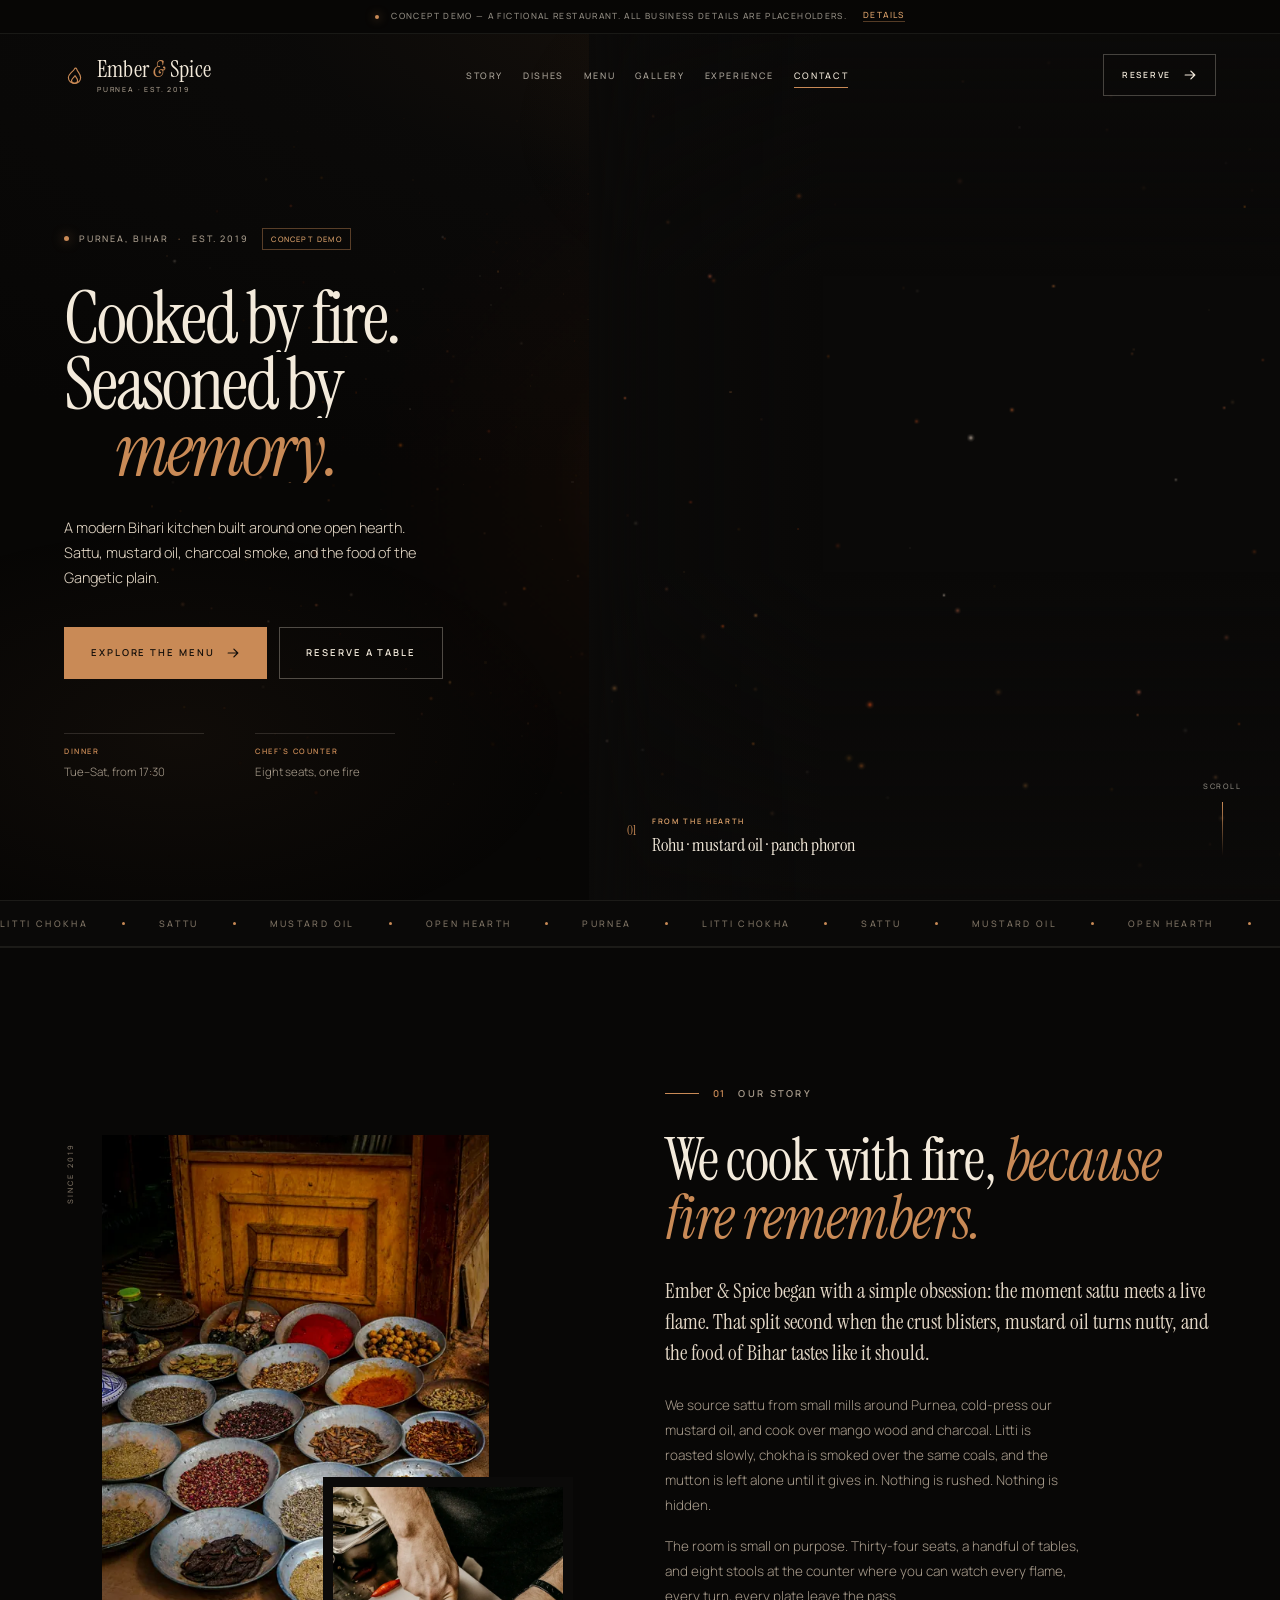
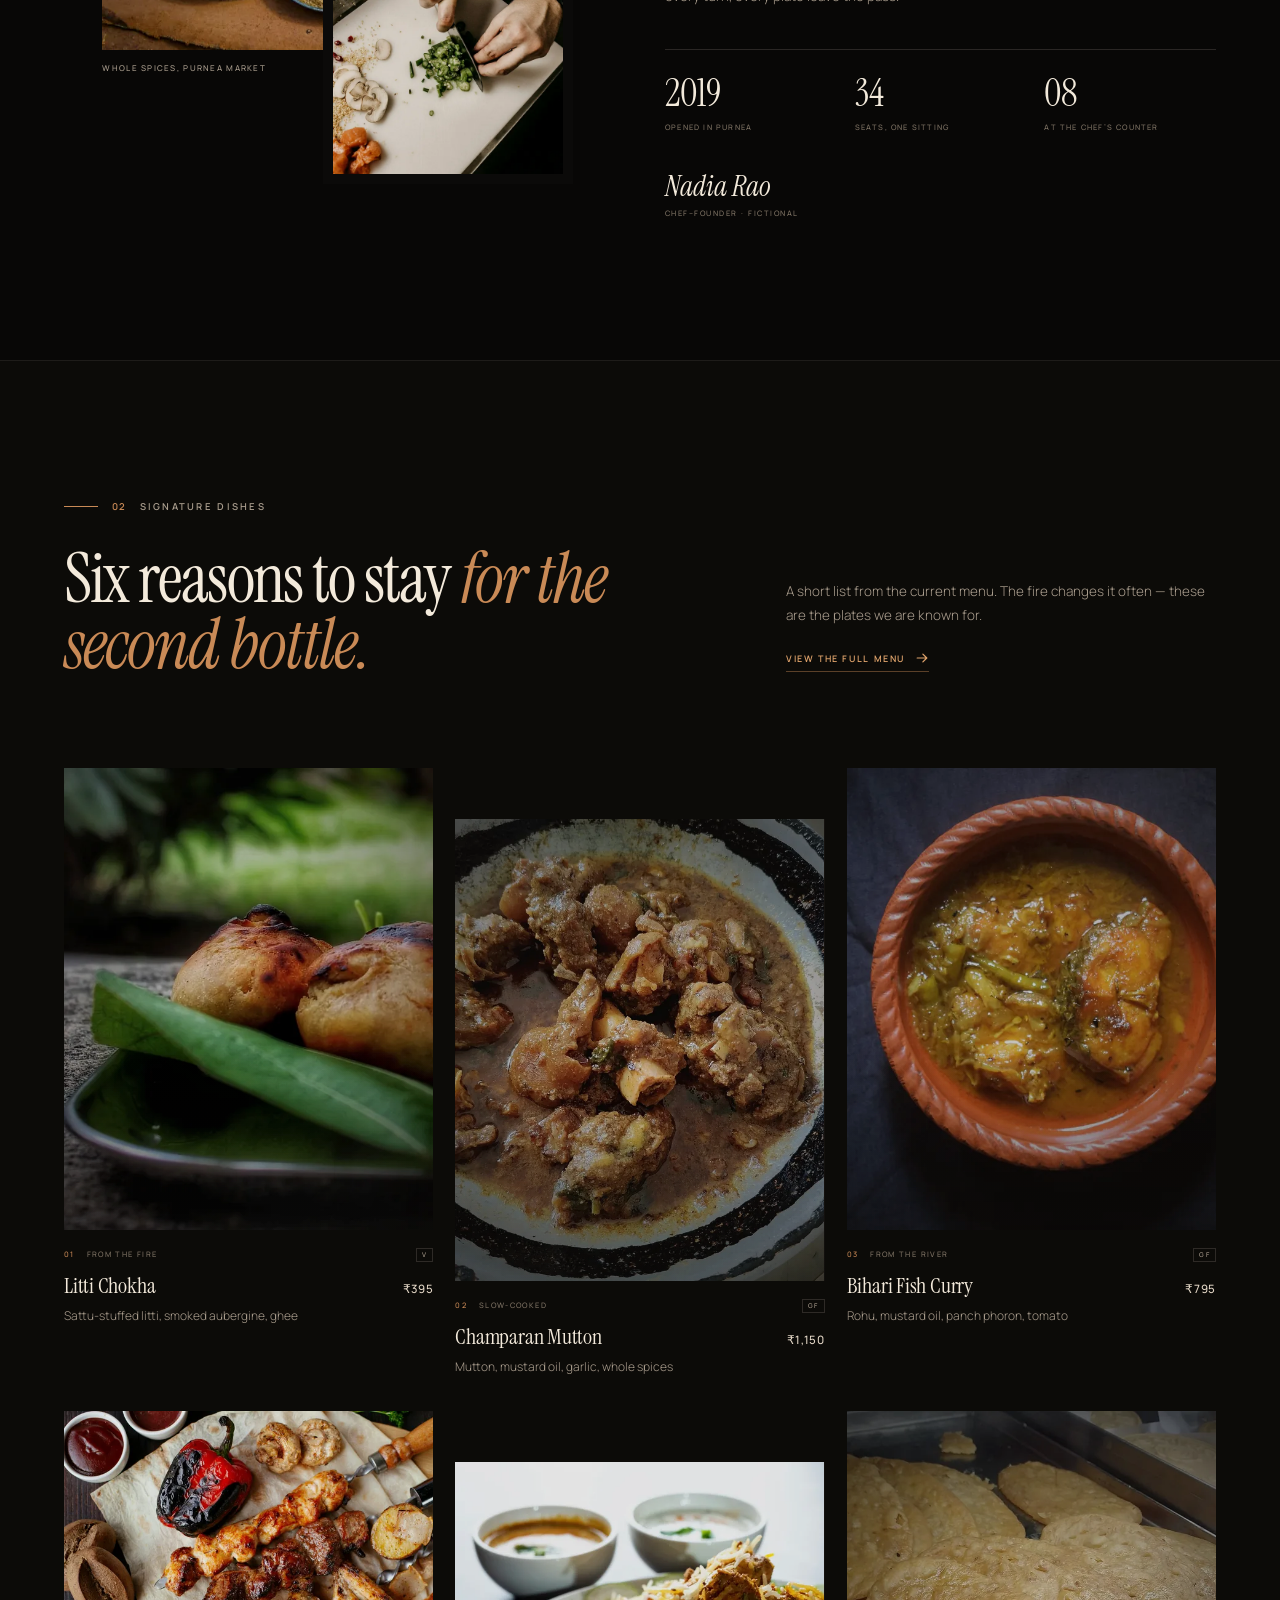
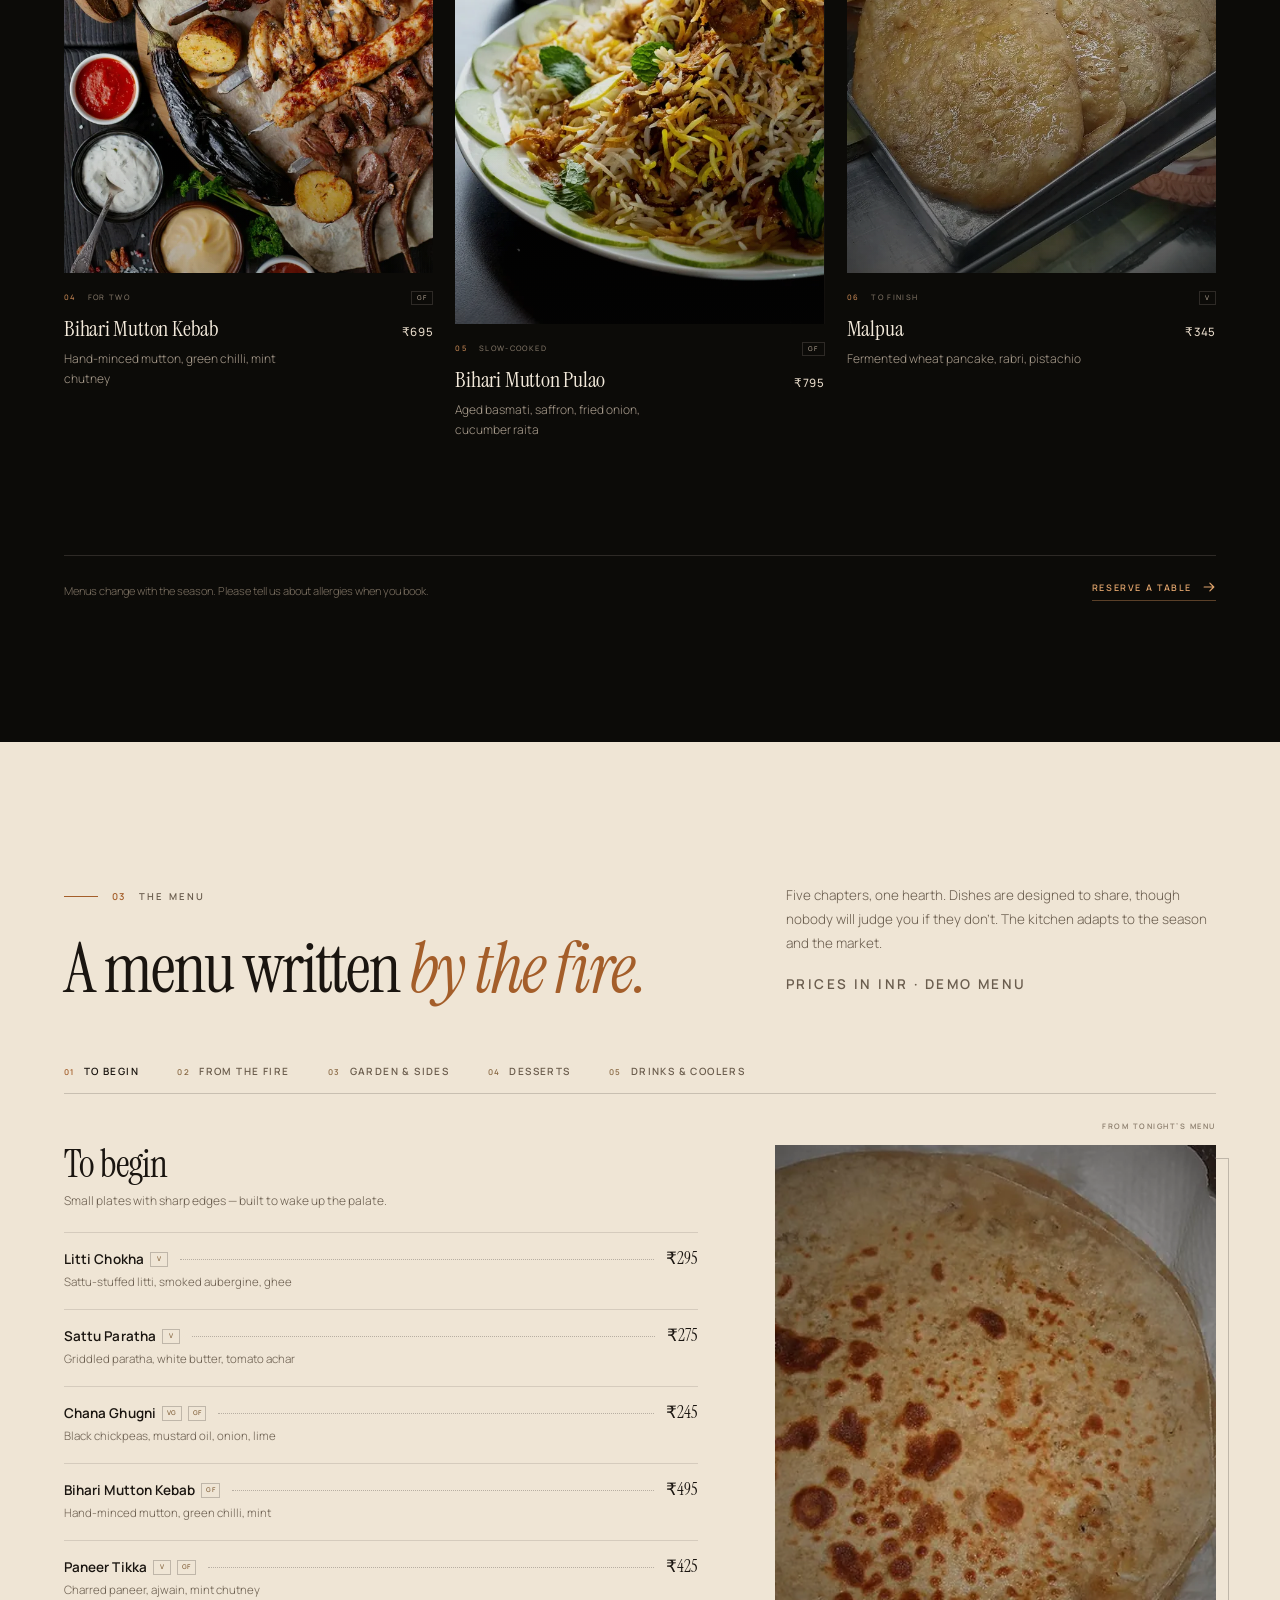
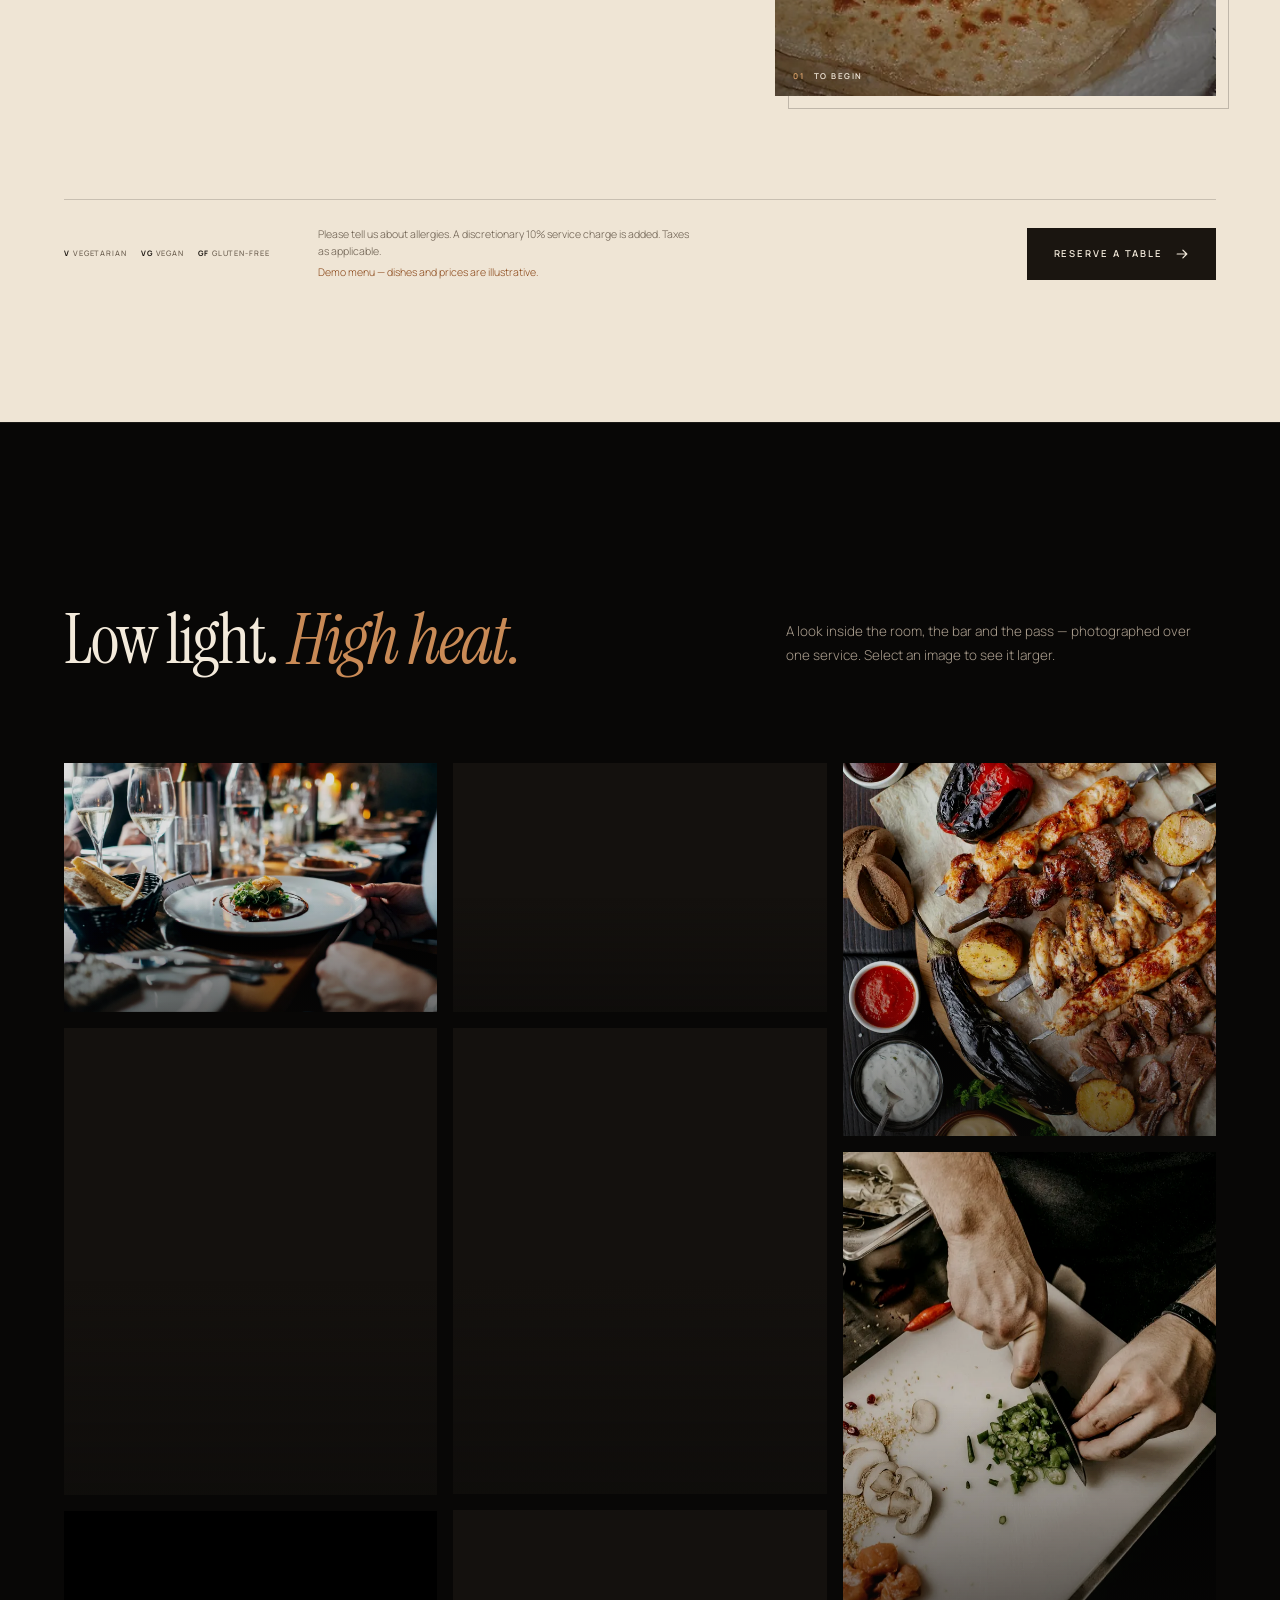
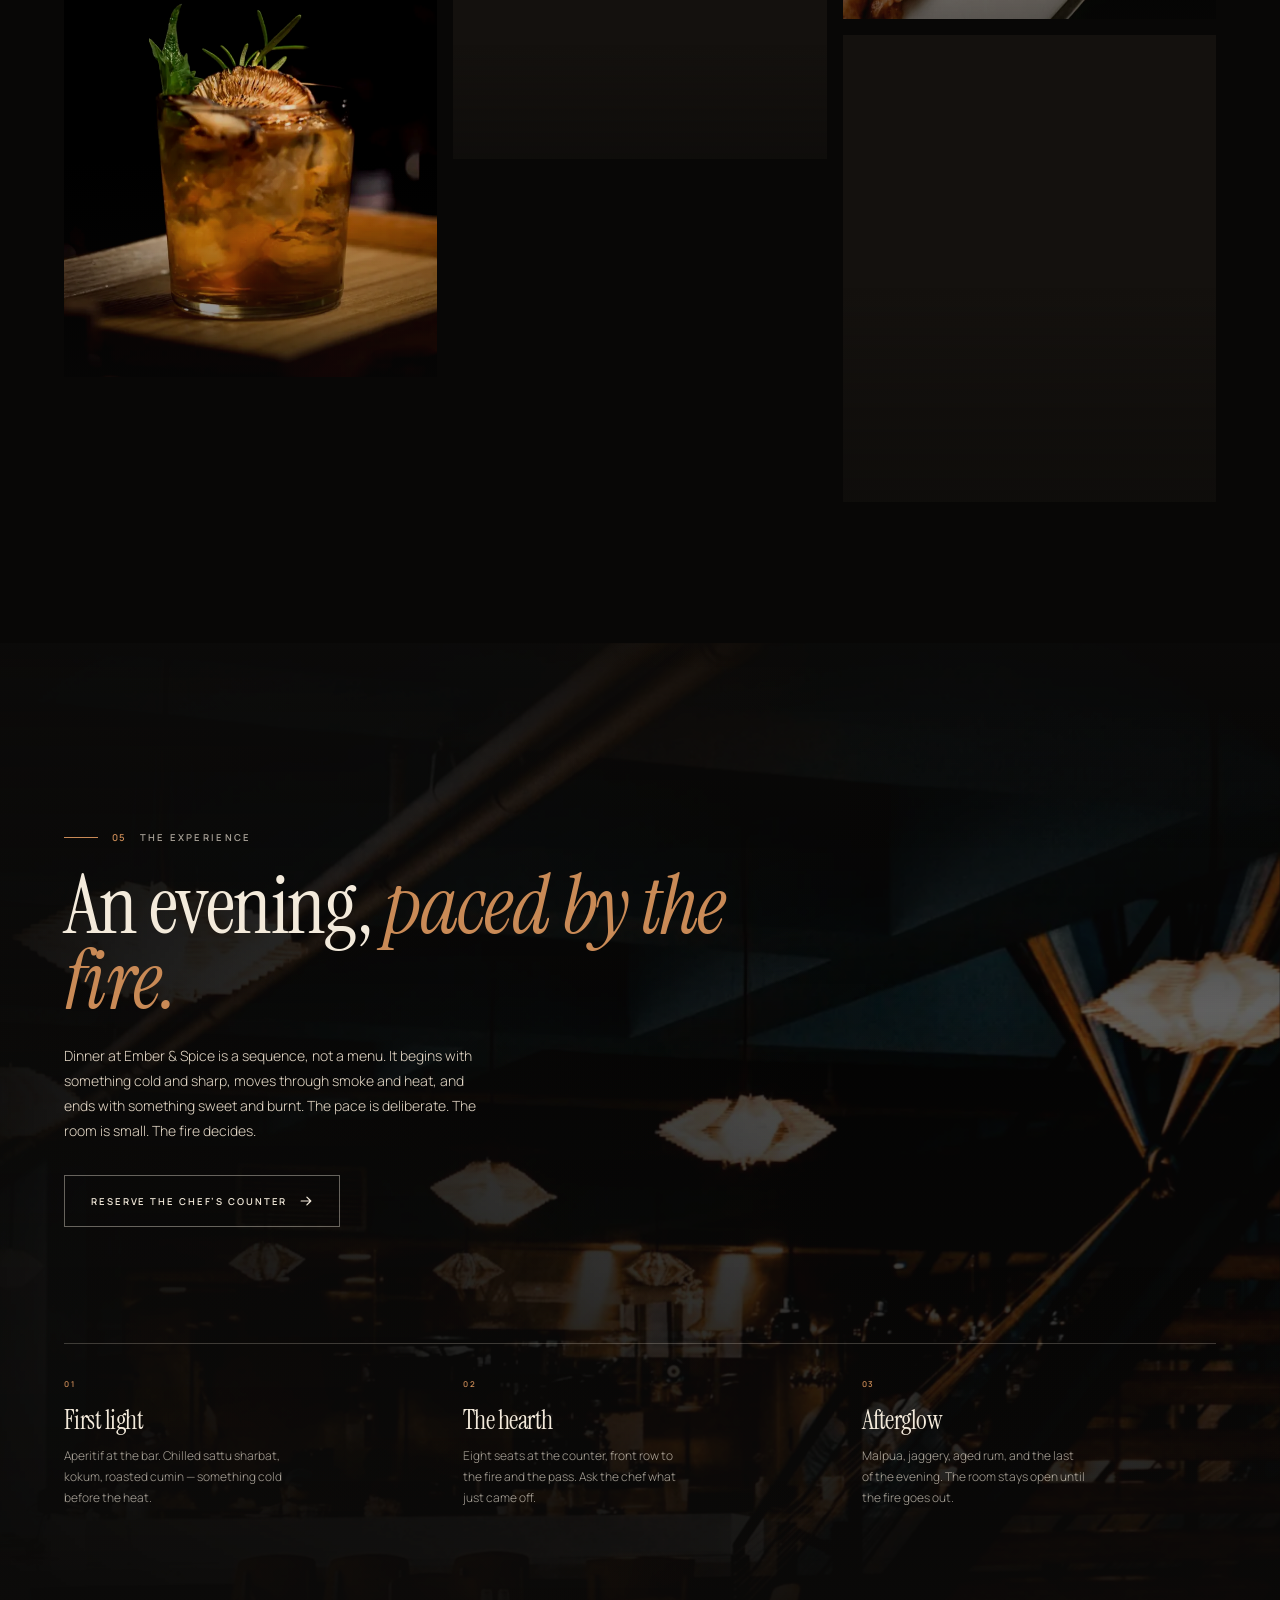
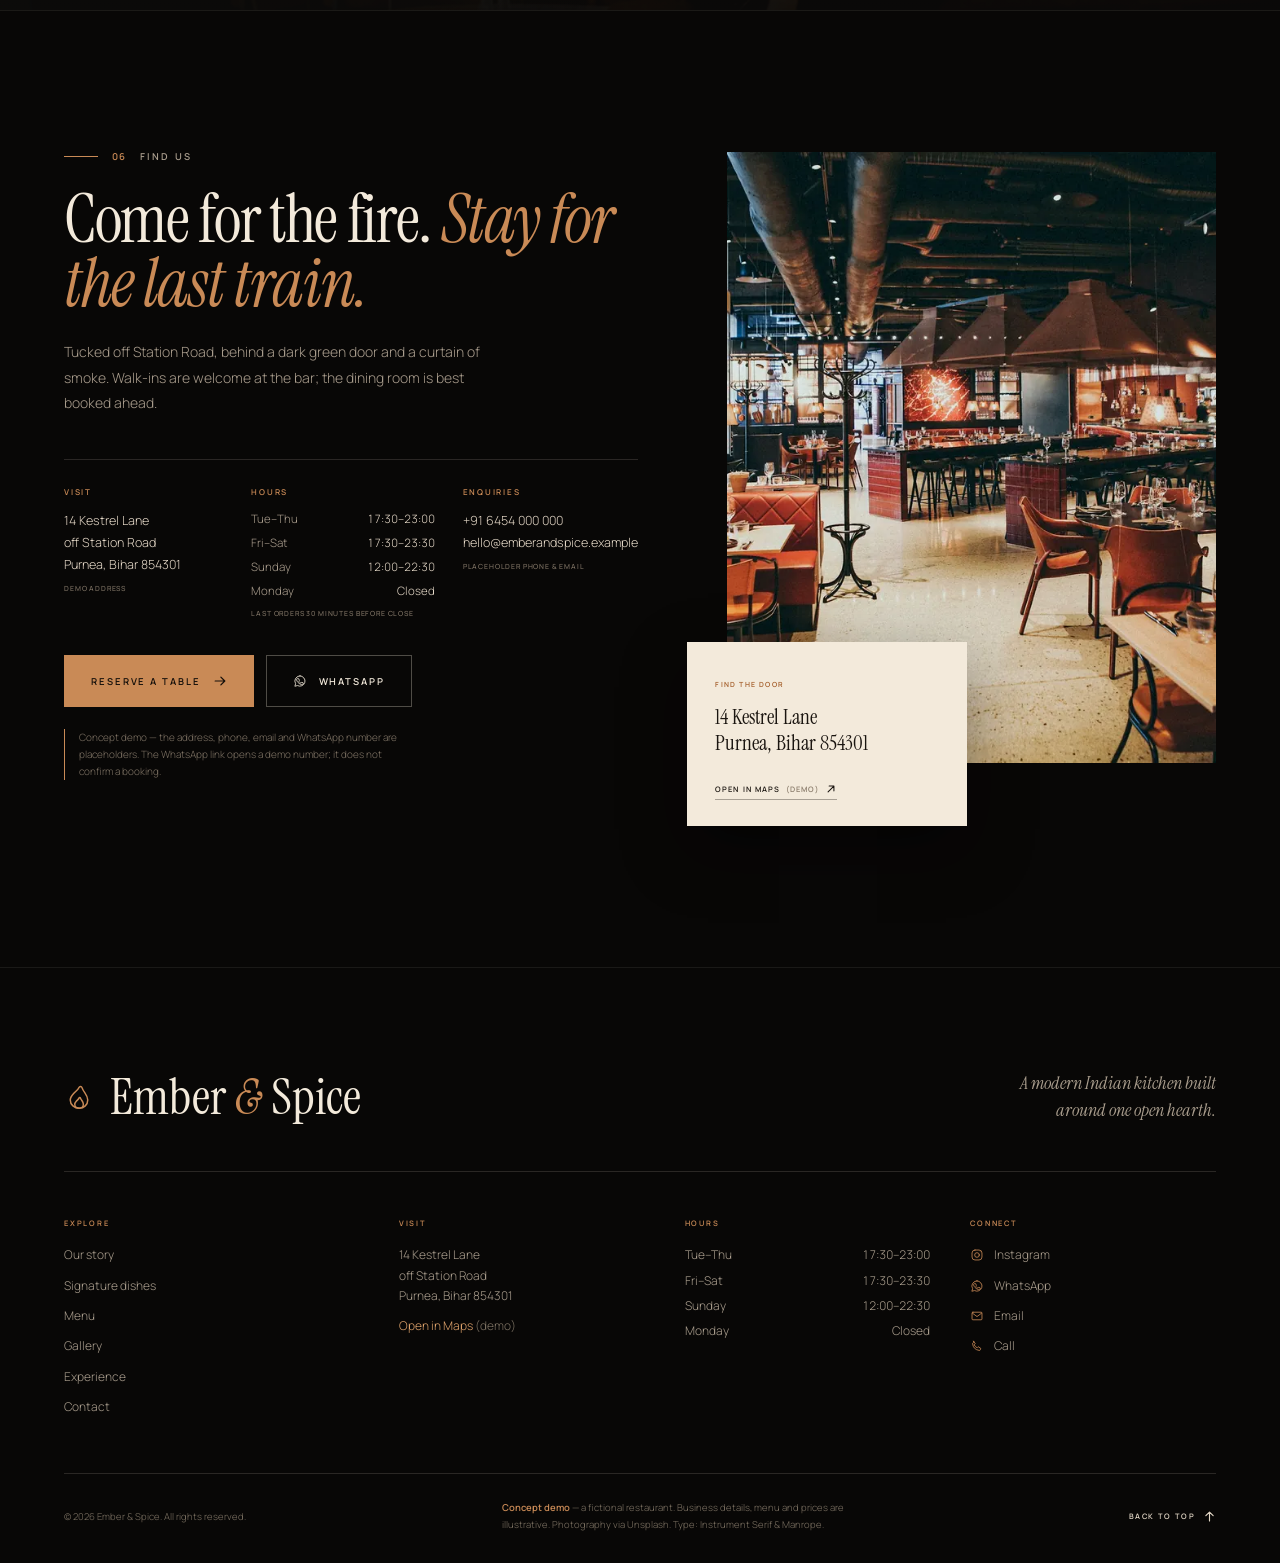
==== commit 25e634e8: "xc" ====
--- a/index.html
+++ b/index.html
@@ -8,12 +8,12 @@
 
   <title>Ember &amp; Spice — Bihari Fire Kitchen in Purnea, Bihar | Concept Demo</title>
   <meta name="description" content="Ember &amp; Spice is a fictional modern Bihari restaurant in Purnea, Bihar. A premium restaurant website concept built around litti chokha, sattu and one open hearth. Demo content only.">
-  <!-- Demo site: noindex keeps fictional business data out of search results. Remove on a live launch. -->
-  <meta name="robots" content="noindex, nofollow">
+  <link rel="canonical" href="https://gaurav-editz09.github.io/alexine/">
   <meta property="og:type" content="website">
   <meta property="og:site_name" content="Ember &amp; Spice">
   <meta property="og:title" content="Ember &amp; Spice — Cooked by fire. Seasoned by memory.">
   <meta property="og:description" content="A concept demo for a fictional Bihari fire kitchen in Purnea, Bihar. Litti chokha, sattu, mustard oil and a live hearth. Business details, dishes and prices are illustrative.">
+  <meta property="og:url" content="https://gaurav-editz09.github.io/alexine/">
   <meta property="og:locale" content="en_IN">
   <meta name="twitter:card" content="summary">
   <meta name="twitter:title" content="Ember &amp; Spice — Cooked by fire. Seasoned by memory.">
@@ -38,28 +38,11 @@
   <script type="application/ld+json">
   {
     "@context": "https://schema.org",
-    "@type": "Restaurant",
-    "name": "Ember & Spice",
-    "description": "A concept demo for a fictional modern Bihari restaurant in Purnea, Bihar, built around a live fire and the food of the Gangetic plain. All business details are illustrative.",
-    "servesCuisine": ["Bihari", "Indian", "Live-fire cooking"],
-    "priceRange": "₹₹₹",
-    "currenciesAccepted": "INR",
-    "telephone": "+91-6454-000-000",
-    "email": "hello@emberandspice.example",
-    "acceptsReservations": false,
-    "address": {
-      "@type": "PostalAddress",
-      "streetAddress": "14 Kestrel Lane, off Station Road",
-      "addressLocality": "Purnea",
-      "addressRegion": "Bihar",
-      "postalCode": "854301",
-      "addressCountry": "IN"
-    },
-    "openingHoursSpecification": [
-      { "@type": "OpeningHoursSpecification", "dayOfWeek": ["Tuesday", "Wednesday", "Thursday"], "opens": "17:30", "closes": "23:00" },
-      { "@type": "OpeningHoursSpecification", "dayOfWeek": ["Friday", "Saturday"], "opens": "17:30", "closes": "23:30" },
-      { "@type": "OpeningHoursSpecification", "dayOfWeek": "Sunday", "opens": "12:00", "closes": "22:30" }
-    ]
+    "@type": "WebPage",
+    "name": "Ember & Spice — Restaurant Website Concept Demo",
+    "description": "A fictional Bihari restaurant website concept demo. All business details are illustrative placeholders.",
+    "url": "https://gaurav-editz09.github.io/alexine/",
+    "inLanguage": "en-IN"
   }
   </script>
 </head>
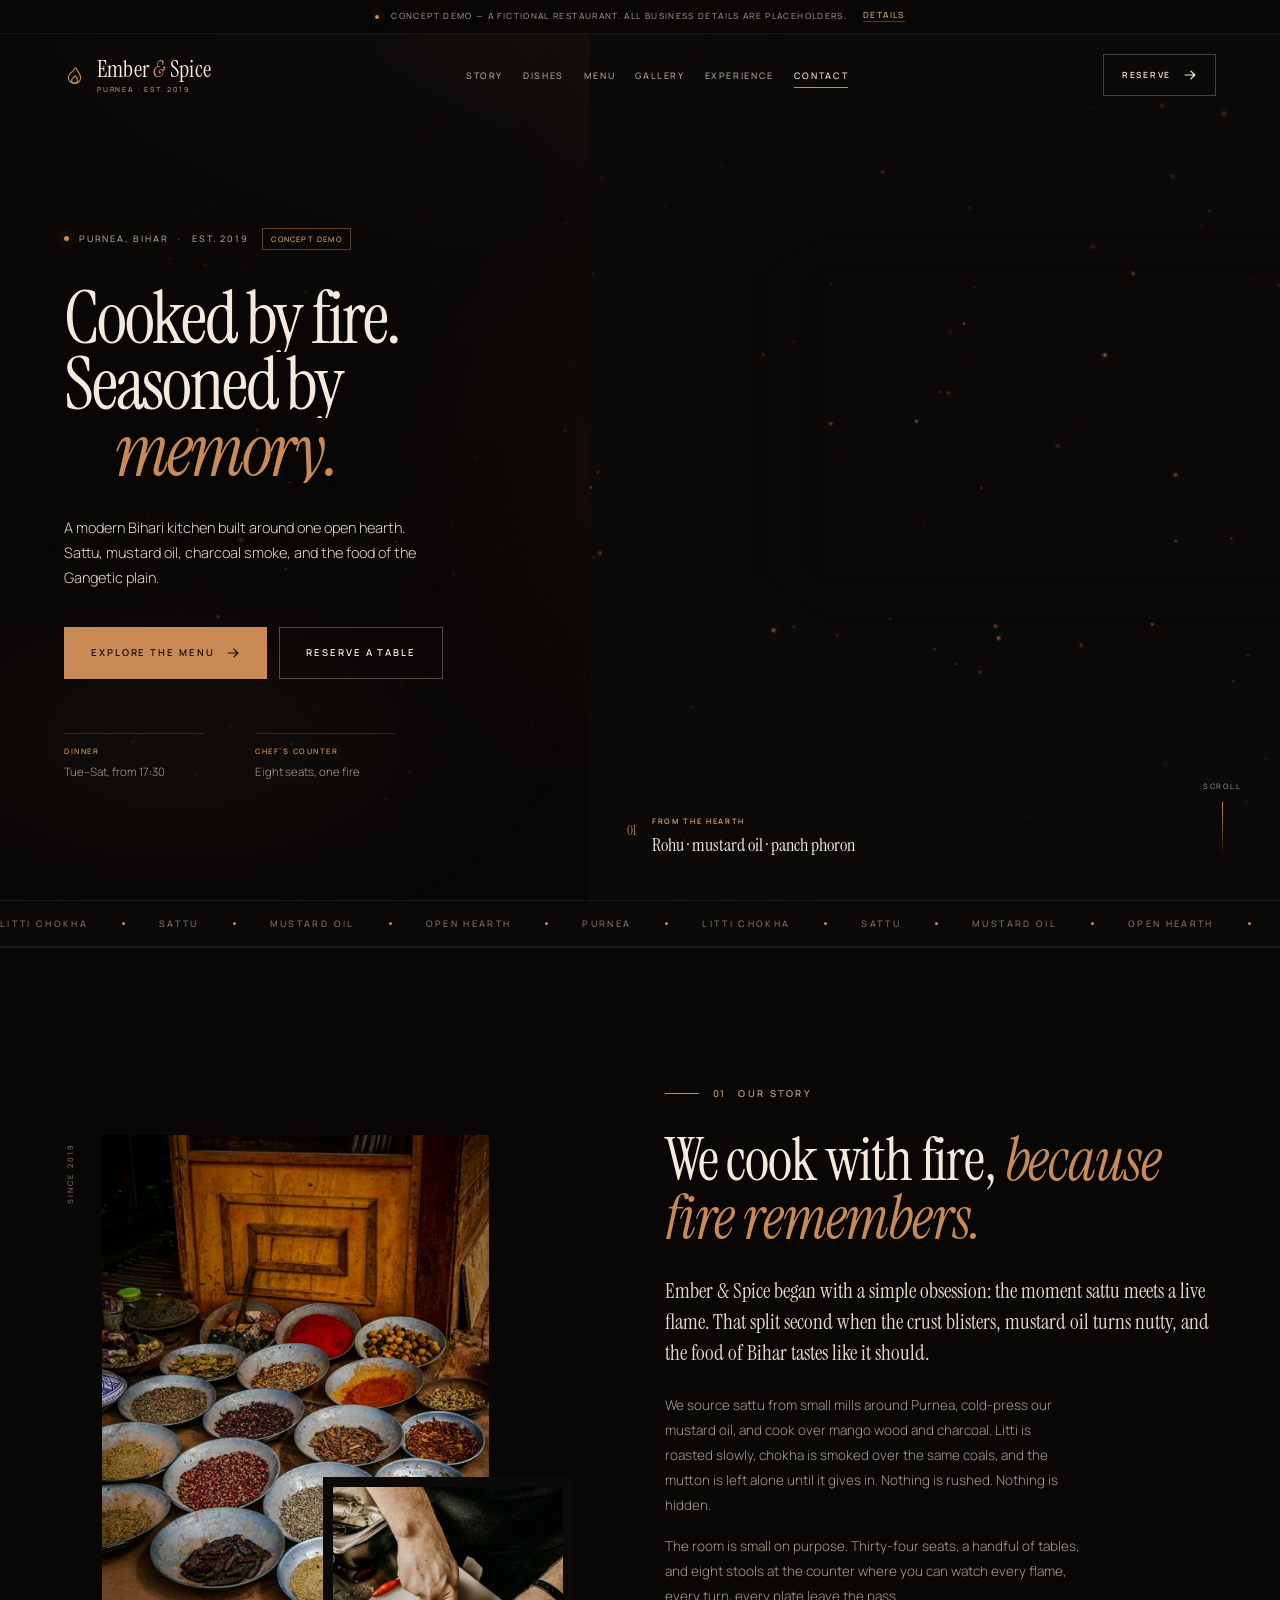
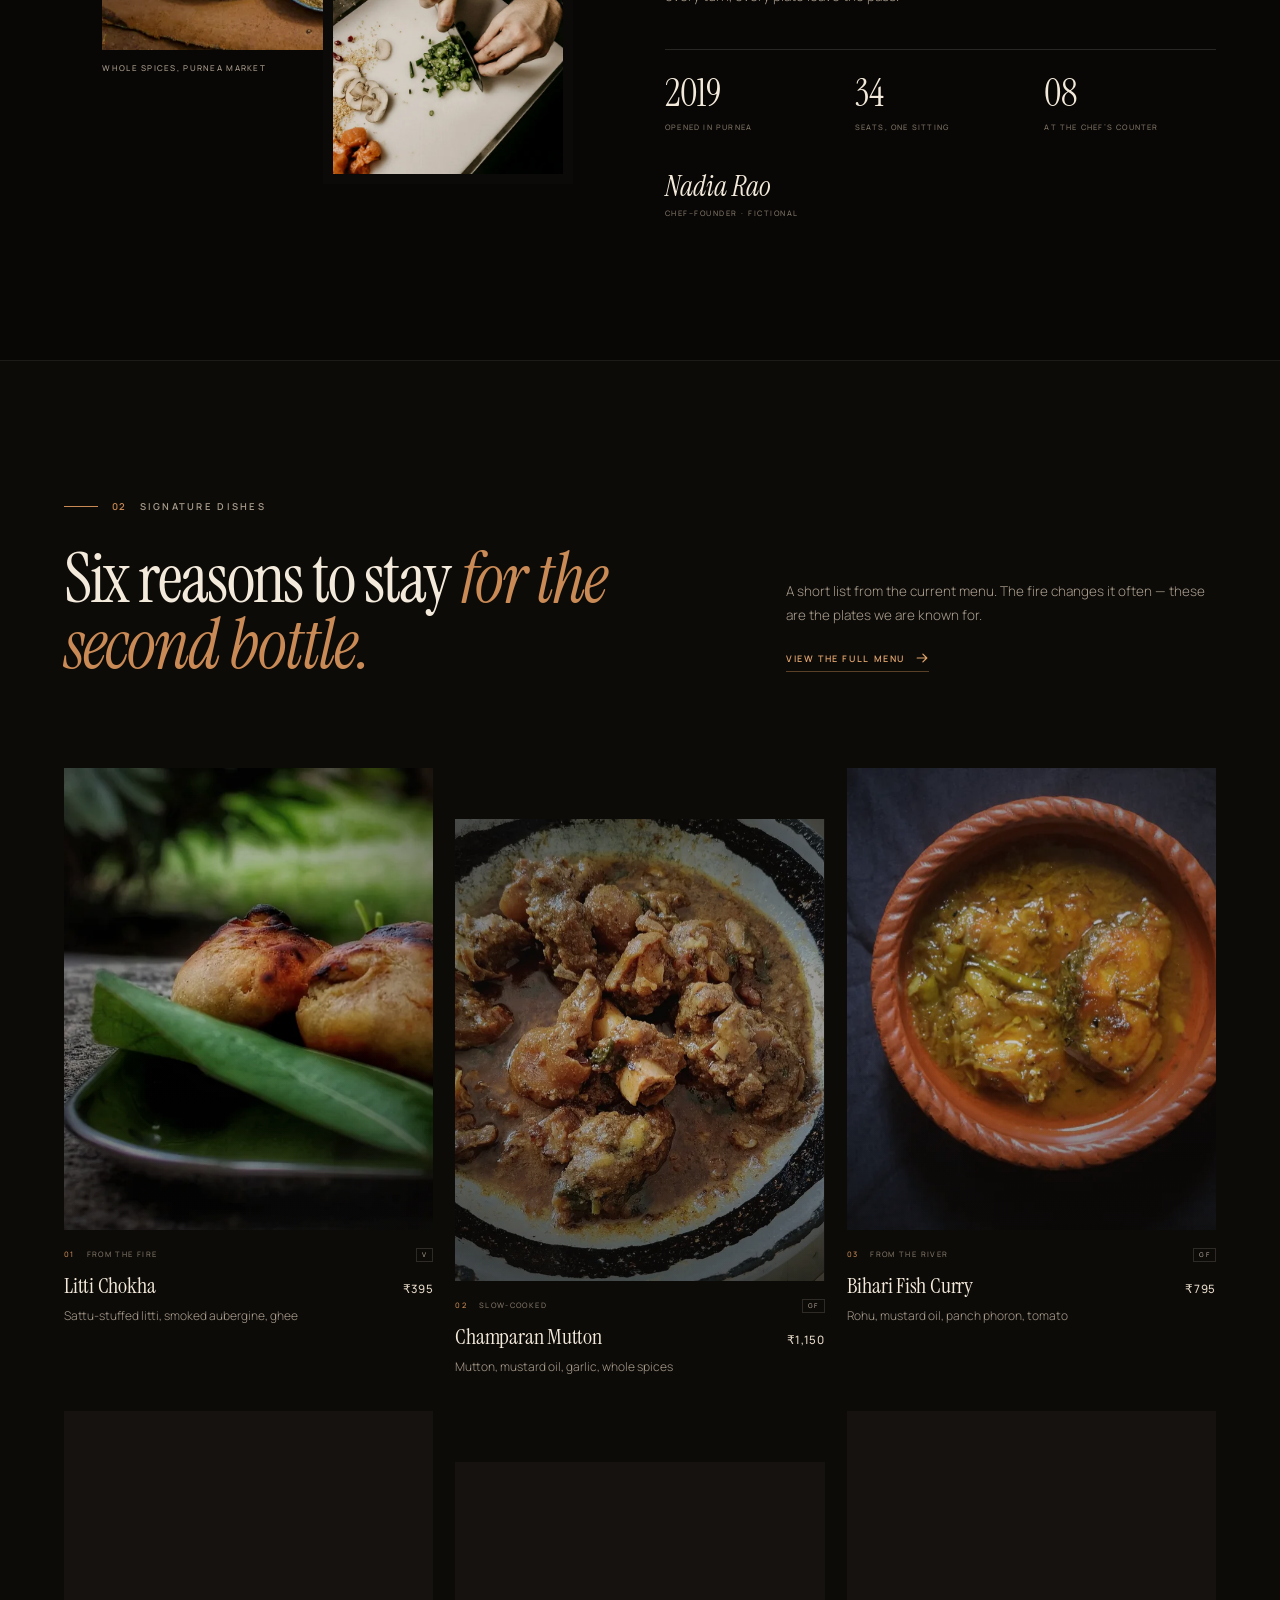
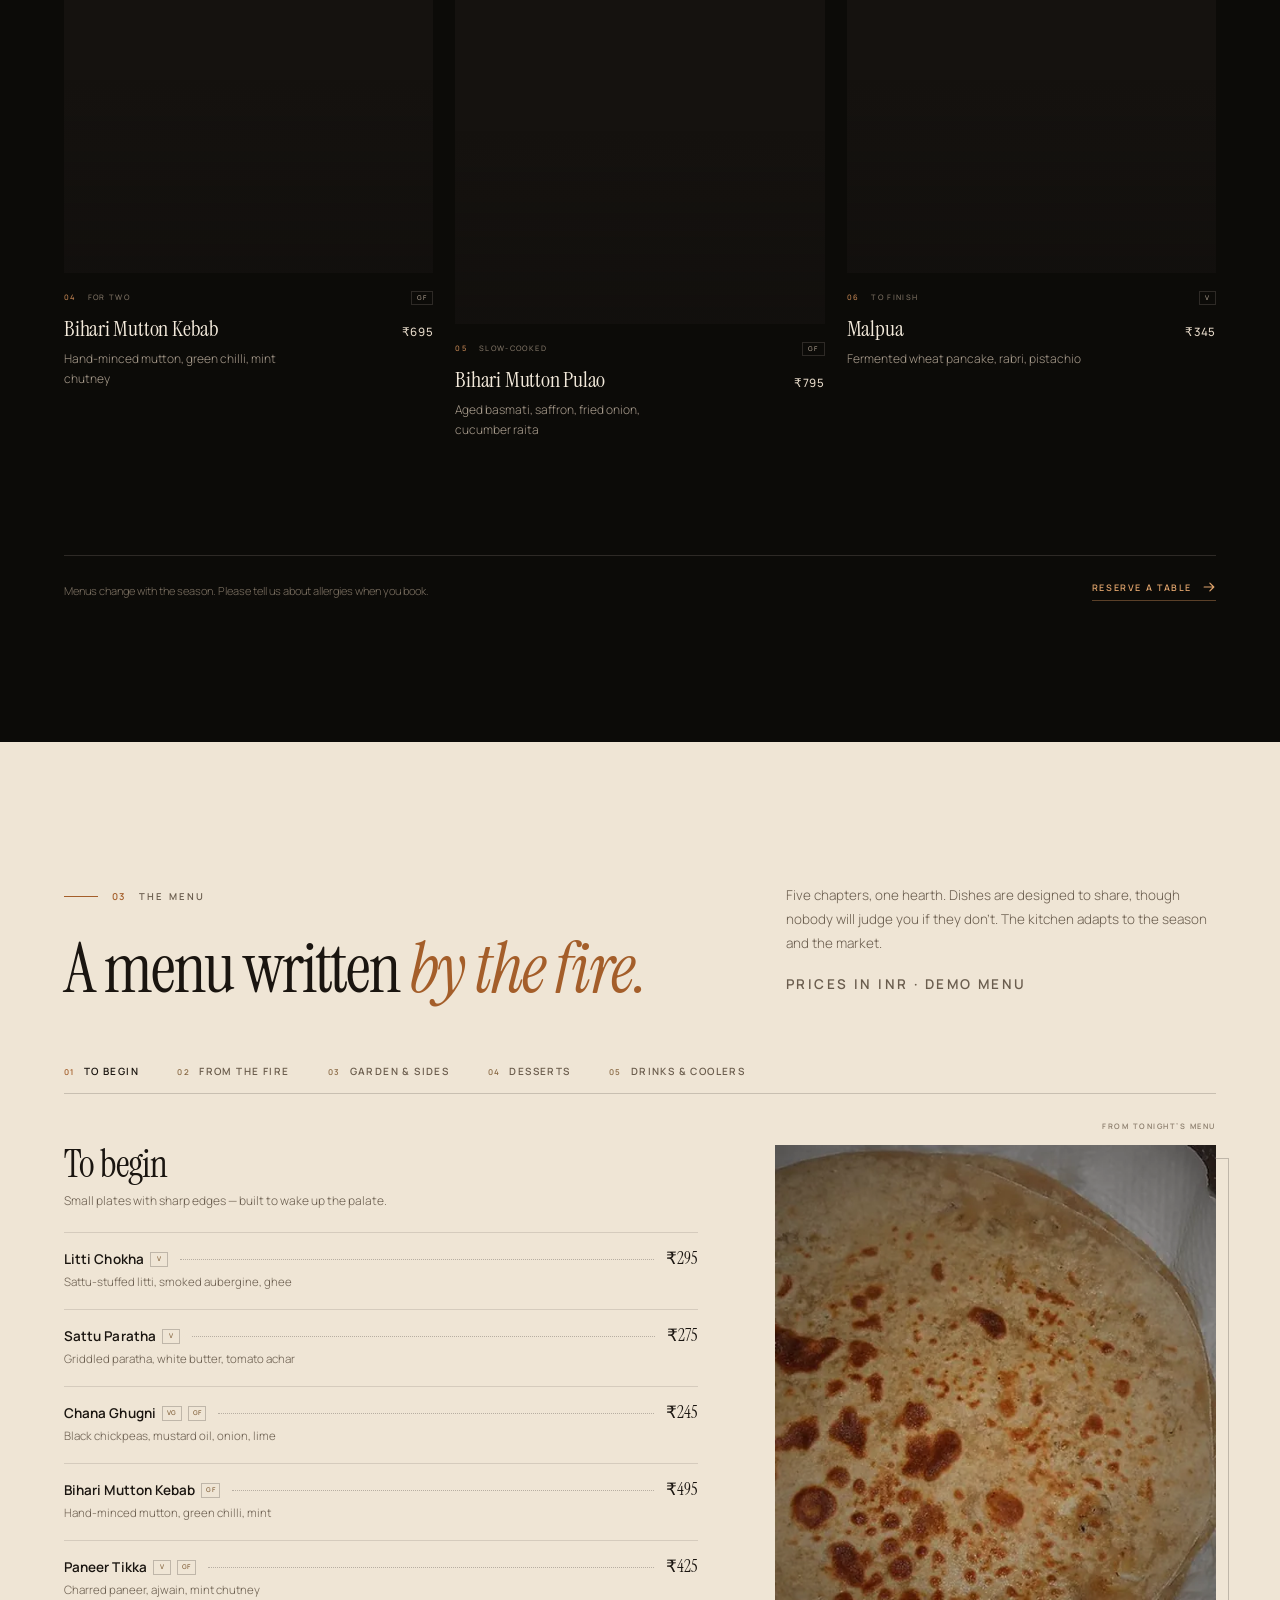
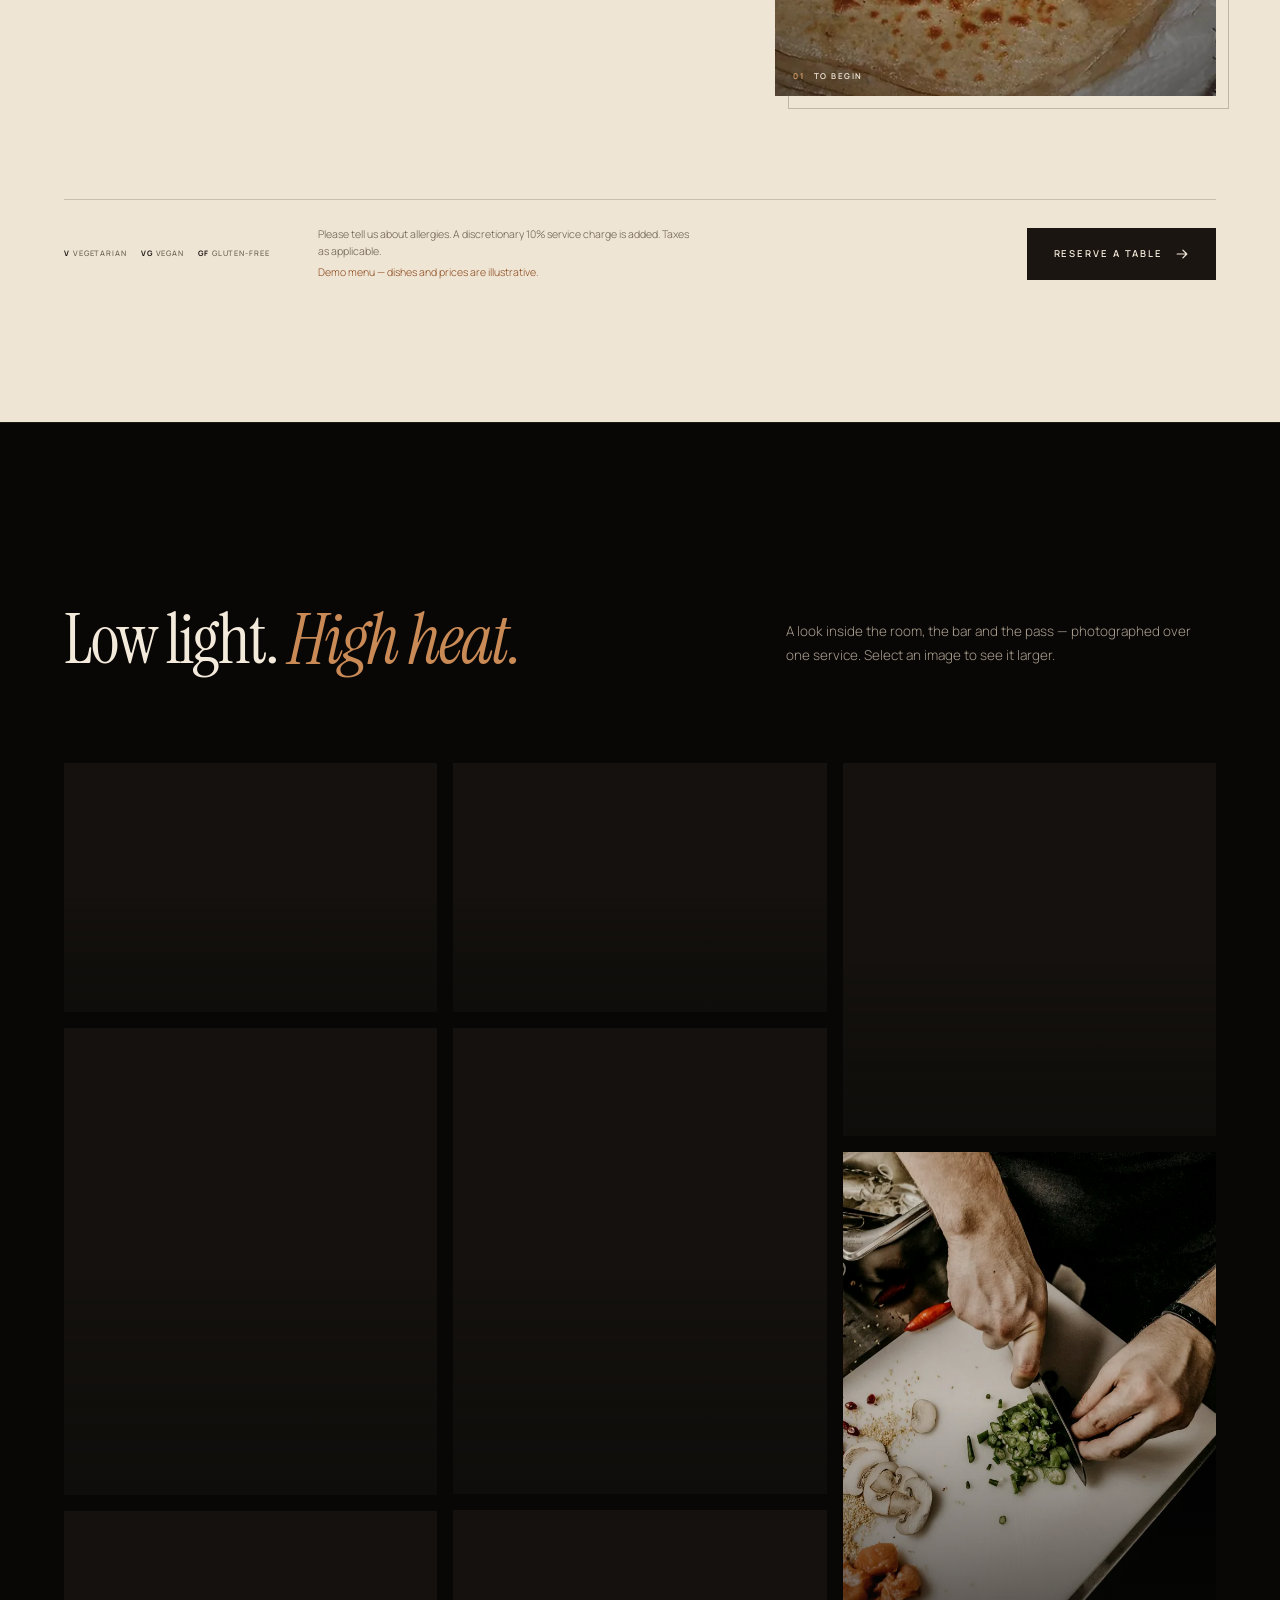
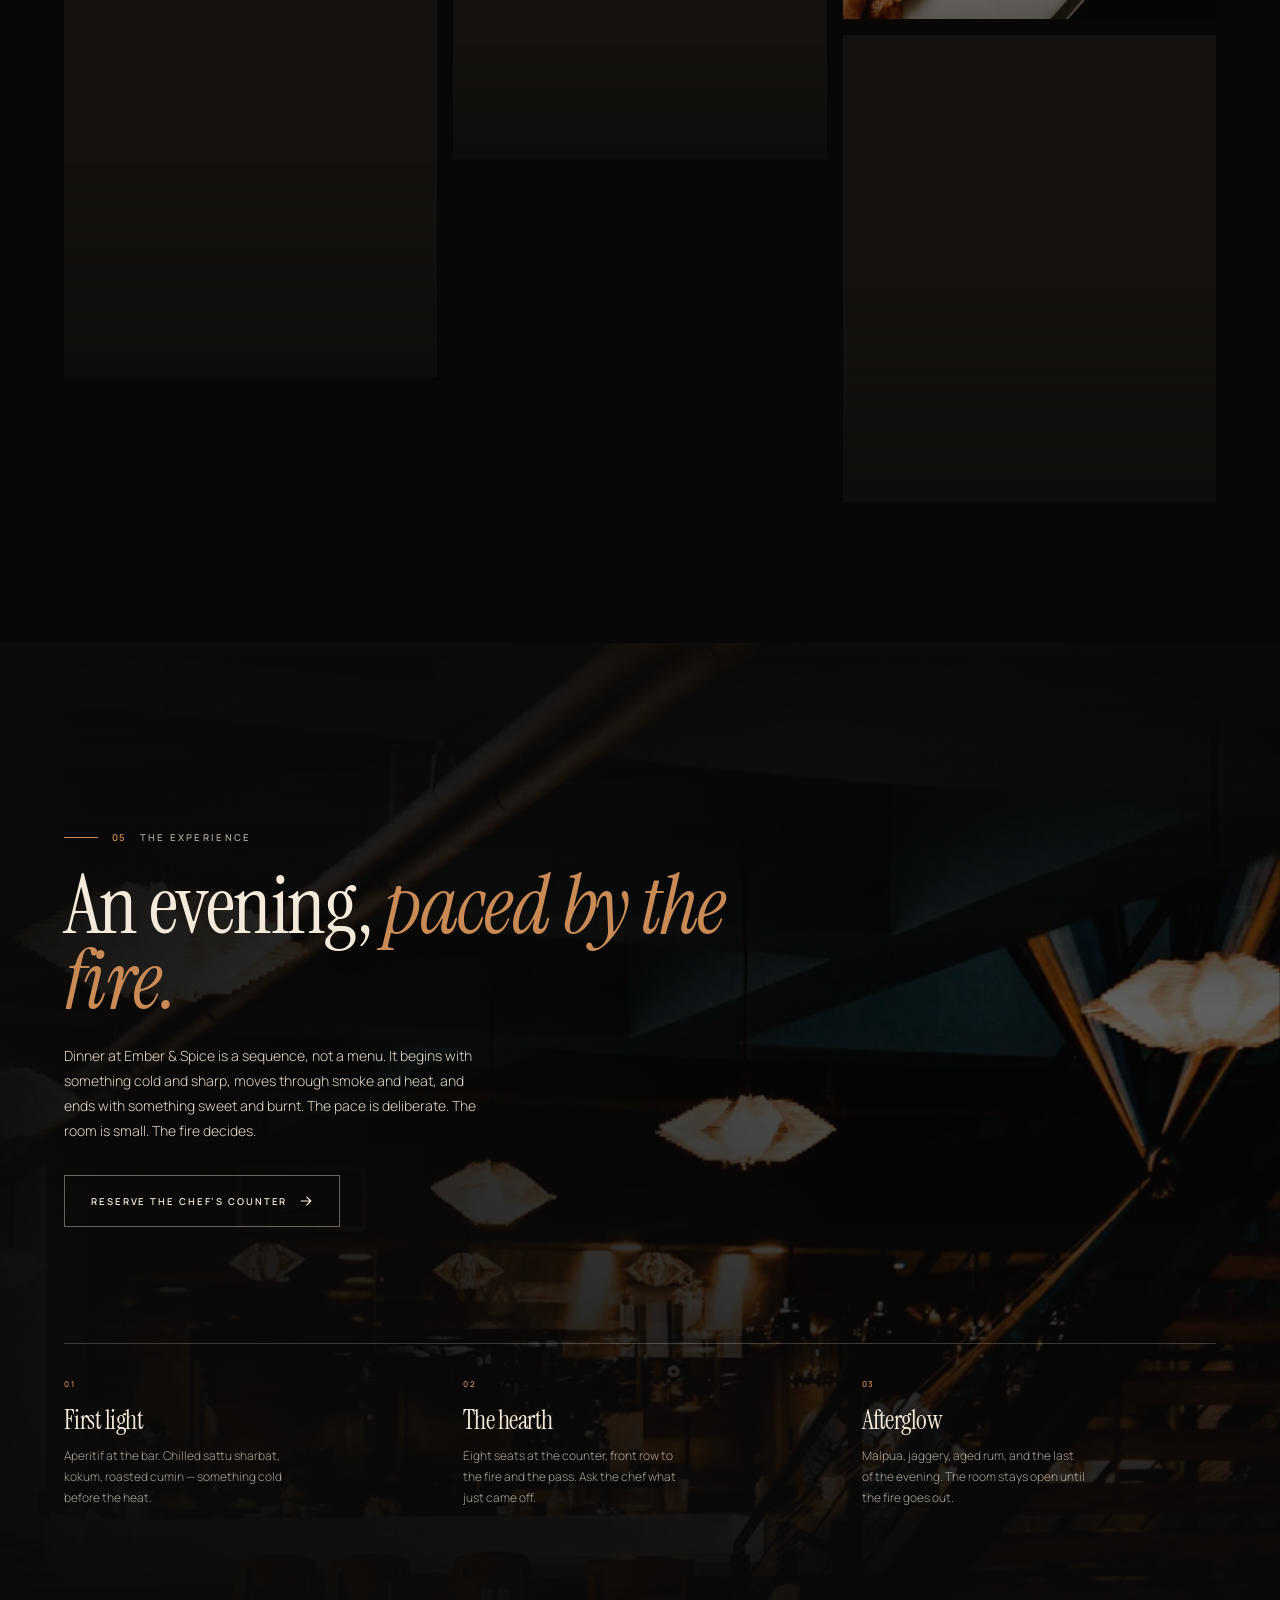
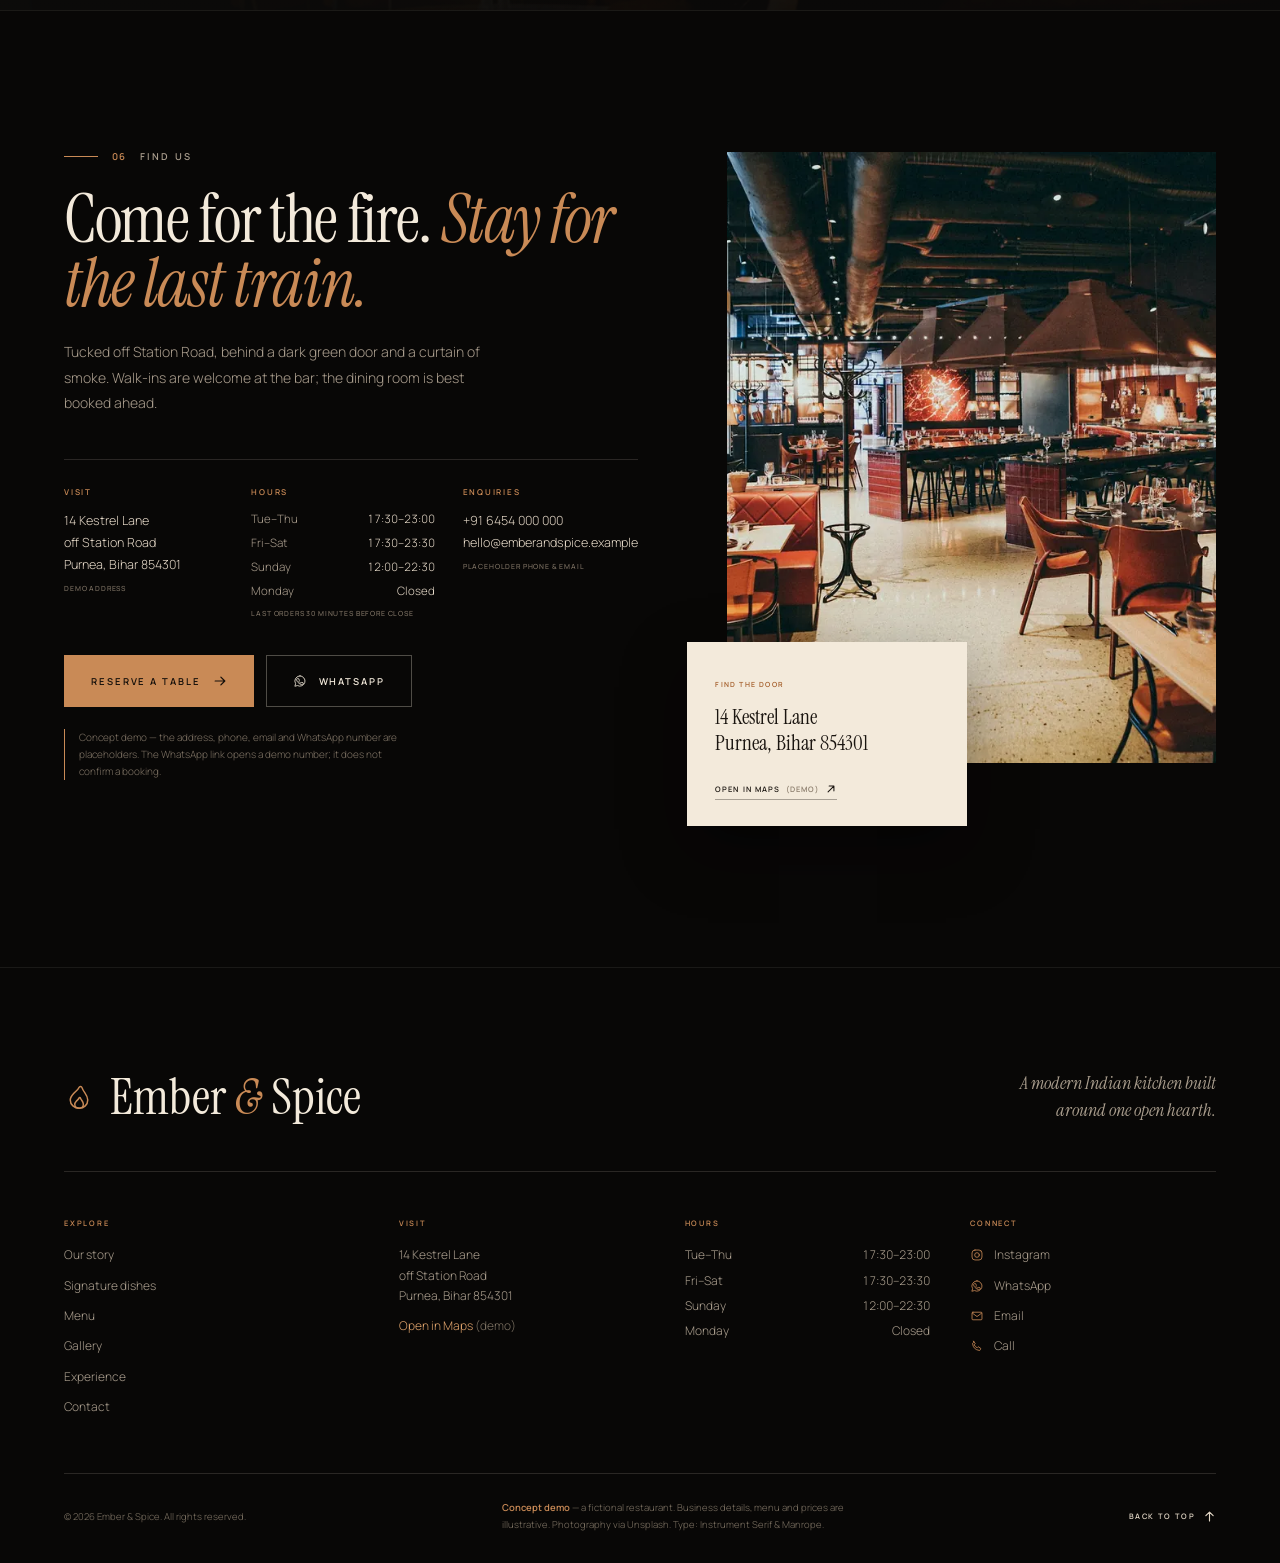
==== commit 4f9752c1: "Add files via upload" ====
--- a/index.html
+++ b/index.html
@@ -1,837 +1,837 @@
-<!DOCTYPE html>
-<html lang="en-IN" class="no-js">
-<head>
-  <meta charset="utf-8">
-  <meta name="viewport" content="width=device-width, initial-scale=1">
-  <meta name="theme-color" content="#0B0A09">
-  <meta name="color-scheme" content="dark">
-
-  <title>Ember &amp; Spice — Bihari Fire Kitchen in Purnea, Bihar | Concept Demo</title>
-  <meta name="description" content="Ember &amp; Spice is a fictional modern Bihari restaurant in Purnea, Bihar. A premium restaurant website concept built around litti chokha, sattu and one open hearth. Demo content only.">
-  <link rel="canonical" href="https://gaurav-editz09.github.io/alexine/">
-  <meta property="og:type" content="website">
-  <meta property="og:site_name" content="Ember &amp; Spice">
-  <meta property="og:title" content="Ember &amp; Spice — Cooked by fire. Seasoned by memory.">
-  <meta property="og:description" content="A concept demo for a fictional Bihari fire kitchen in Purnea, Bihar. Litti chokha, sattu, mustard oil and a live hearth. Business details, dishes and prices are illustrative.">
-  <meta property="og:url" content="https://gaurav-editz09.github.io/alexine/">
-  <meta property="og:locale" content="en_IN">
-  <meta name="twitter:card" content="summary">
-  <meta name="twitter:title" content="Ember &amp; Spice — Cooked by fire. Seasoned by memory.">
-  <meta name="twitter:description" content="A concept demo for a fictional Bihari fire kitchen in Purnea, Bihar.">
-
-  <link rel="icon" href="favicon.svg" type="image/svg+xml">
-  <link rel="apple-touch-icon" href="assets/img/og.jpg">
-
-  <link rel="preload" href="assets/fonts/InstrumentSerif-400-normal.woff2" as="font" type="font/woff2" crossorigin>
-  <link rel="preload" href="assets/fonts/InstrumentSerif-400-italic.woff2" as="font" type="font/woff2" crossorigin>
-  <link rel="preload" href="assets/fonts/Manrope-200-800-normal.woff2" as="font" type="font/woff2" crossorigin>
-  <link rel="preload" as="image" href="assets/img/hero-1800.webp" media="(min-width: 768px)">
-  <link rel="preload" as="image" href="assets/img/hero-mobile-1000.webp" media="(max-width: 767px)">
-
-  <link rel="stylesheet" href="assets/css/style.css">
-
-  <script>
-    document.documentElement.classList.remove('no-js');
-    document.documentElement.classList.add('js');
-  </script>
-
-  <script type="application/ld+json">
-  {
-    "@context": "https://schema.org",
-    "@type": "WebPage",
-    "name": "Ember & Spice — Restaurant Website Concept Demo",
-    "description": "A fictional Bihari restaurant website concept demo. All business details are illustrative placeholders.",
-    "url": "https://gaurav-editz09.github.io/alexine/",
-    "inLanguage": "en-IN"
-  }
-  </script>
-</head>
-<body>
-  <div class="scene" aria-hidden="true">
-    <canvas id="scene-canvas"></canvas>
-  </div>
-  <div class="scroll-progress" aria-hidden="true"><span></span></div>
-
-  <svg class="svg-sprite" aria-hidden="true" focusable="false">
-    <symbol id="icon-arrow" viewBox="0 0 16 16"><path d="M2.5 8h10.5M9 3.5 13.5 8 9 12.5"/></symbol>
-    <symbol id="icon-arrow-up" viewBox="0 0 16 16"><path d="M8 13.5V2.5M3.5 7 8 2.5 12.5 7"/></symbol>
-    <symbol id="icon-flame" viewBox="0 0 24 24"><path d="M12.2 21c3.8 0 6.8-2.8 6.8-6.6 0-4.2-3.5-6.2-4.6-9.9-.4-1.2-1.9-1.3-2.4-.1-.8 1.9-2.6 3-4.1 4.6-1.5 1.6-2.9 3.3-2.9 5.4 0 3.8 3.3 6.6 7.2 6.6Z"/><path d="M12.1 21c1.9 0 3.4-1.4 3.4-3.3 0-2.1-1.7-3-2.3-4.8-.2-.6-1-.6-1.2 0-.4 1-1.3 1.5-2 2.3-.7.8-1.4 1.6-1.4 2.6 0 1.8 1.6 3.2 3.5 3.2Z"/></symbol>
-    <symbol id="icon-whatsapp" viewBox="0 0 24 24"><path d="M12 3.2a8.8 8.8 0 0 0-7.5 13.4L3.2 21l4.5-1.2A8.8 8.8 0 1 0 12 3.2Z"/><path d="M9.1 7.6c-.2-.5-.4-.5-.6-.5h-.5c-.2 0-.5.1-.8.4-.3.3-1 1-1 2.4s1 2.8 1.2 3c.1.2 2 3.2 4.9 4.4 2.4 1 2.9.8 3.4.7.5 0 1.6-.6 1.8-1.3.2-.6.2-1.2.2-1.3-.1-.1-.3-.2-.6-.3l-1.7-.8c-.2-.1-.4-.1-.6.1l-.8 1c-.1.2-.3.2-.5.1-.2-.1-1-.4-2-1.2-.7-.6-1.2-1.4-1.3-1.6-.1-.2 0-.4.1-.5l.4-.5c.1-.2.1-.3.2-.5 0-.2 0-.3-.1-.5l-.7-1.7Z"/></symbol>
-    <symbol id="icon-instagram" viewBox="0 0 24 24"><rect x="3.5" y="3.5" width="17" height="17" rx="5"/><circle cx="12" cy="12" r="4"/><circle cx="17.4" cy="6.6" r=".8" fill="currentColor" stroke="none"/></symbol>
-    <symbol id="icon-map" viewBox="0 0 24 24"><path d="M12 21s6-5.3 6-10a6 6 0 1 0-12 0c0 4.7 6 10 6 10Z"/><circle cx="12" cy="11" r="2.2"/></symbol>
-    <symbol id="icon-phone" viewBox="0 0 24 24"><path d="M6.2 3.8 9 8.2 7.2 10c1.1 2.3 2.7 3.9 5 5l1.8-1.8 4.4 2.8-.6 2.4c-.2.8-1 1.3-1.8 1.2C9.3 18.8 5.2 14.7 4.4 8c-.1-.8.4-1.6 1.2-1.8l.6-.4Z"/></symbol>
-    <symbol id="icon-mail" viewBox="0 0 24 24"><rect x="3.5" y="5.5" width="17" height="13" rx="1.5"/><path d="m4 7 8 6 8-6"/></symbol>
-    <symbol id="icon-close" viewBox="0 0 24 24"><path d="m6 6 12 12M18 6 6 18"/></symbol>
-    <symbol id="icon-prev" viewBox="0 0 24 24"><path d="M14.5 5.5 8 12l6.5 6.5"/></symbol>
-    <symbol id="icon-next" viewBox="0 0 24 24"><path d="M9.5 5.5 16 12l-6.5 6.5"/></symbol>
-  </svg>
-
-  <div class="demo-bar">
-    <span class="demo-bar__dot" aria-hidden="true"></span>
-    <span class="demo-bar__long">Concept demo — a fictional restaurant. All business details are placeholders.</span>
-    <span class="demo-bar__short">Concept demo — fictional restaurant</span>
-    <a href="#contact">Details</a>
-  </div>
-
-  <header class="site-header" id="site-header">
-    <div class="site-header__inner">
-      <a class="brand" href="#home" aria-label="Ember and Spice — home">
-        <svg class="brand__mark" viewBox="0 0 24 24" aria-hidden="true"><use href="#icon-flame"></use></svg>
-        <span class="brand__text">
-          <span class="brand__name">Ember <em>&amp;</em> Spice</span>
-          <span class="brand__place">Purnea · Est. 2019</span>
-        </span>
-      </a>
-
-      <nav class="nav" aria-label="Primary">
-        <a class="nav__link" href="#story" data-nav>Story</a>
-        <a class="nav__link" href="#dishes" data-nav>Dishes</a>
-        <a class="nav__link" href="#menu" data-nav>Menu</a>
-        <a class="nav__link" href="#gallery" data-nav>Gallery</a>
-        <a class="nav__link" href="#experience" data-nav>Experience</a>
-        <a class="nav__link nav__link--contact" href="#contact" data-nav>Contact</a>
-      </nav>
-
-      <div class="site-header__actions">
-        <button class="btn btn--reserve" type="button" data-open-reserve>
-          Reserve
-          <svg class="icon" viewBox="0 0 24 24" aria-hidden="true"><use href="#icon-arrow"></use></svg>
-        </button>
-        <button class="menu-toggle" type="button" aria-label="Open site menu" aria-expanded="false" aria-controls="mobile-nav">
-          <span></span><span></span>
-        </button>
-      </div>
-    </div>
-  </header>
-
-  <main id="main">
-    <!-- ============ HOME / HERO ============ -->
-    <section class="hero" id="home" aria-labelledby="hero-title">
-      <div class="hero__content">
-        <p class="eyebrow hero__eyebrow">
-          <span class="eyebrow__dot" aria-hidden="true"></span>
-          Purnea, Bihar <span class="eyebrow__sep" aria-hidden="true">·</span> Est. 2019
-          <span class="demo-chip">Concept demo</span>
-        </p>
-
-        <h1 class="hero__title" id="hero-title">
-          <span class="line"><span>Cooked by fire.</span></span>
-          <span class="line"><span>Seasoned by</span></span>
-          <span class="line line--indent"><span><em>memory.</em></span></span>
-        </h1>
-
-        <p class="hero__lede">A modern Bihari kitchen built around one open hearth. Sattu, mustard oil, charcoal smoke, and the food of the Gangetic plain.</p>
-
-        <div class="hero__actions">
-          <a class="btn btn--solid" href="#menu">
-            Explore the menu
-            <svg class="icon" viewBox="0 0 24 24" aria-hidden="true"><use href="#icon-arrow"></use></svg>
-          </a>
-          <button class="btn btn--ghost" type="button" data-open-reserve>Reserve a table</button>
-        </div>
-
-        <div class="hero__meta">
-          <div class="hero__meta-item">
-            <span class="hero__meta-label">Dinner</span>
-            <span>Tue–Sat, from 17:30</span>
-          </div>
-          <div class="hero__meta-item">
-            <span class="hero__meta-label">Chef’s counter</span>
-            <span>Eight seats, one fire</span>
-          </div>
-        </div>
-      </div>
-
-      <div class="hero__media" data-hero-media>
-        <picture>
-          <source media="(max-width: 767px)" srcset="assets/img/hero-mobile-700.webp 700w, assets/img/hero-mobile-1000.webp 1000w" sizes="100vw">
-          <img src="assets/img/hero-1800.webp" srcset="assets/img/hero-1200.webp 1200w, assets/img/hero-1800.webp 1800w" sizes="(min-width: 768px) 54vw, 100vw" width="1800" height="1125" alt="Rohu fish curry in a terracotta bowl on dark cloth, cooked with mustard oil and panch phoron." fetchpriority="high" decoding="async">
-        </picture>
-        <canvas class="hero__embers" id="embers" aria-hidden="true"></canvas>
-        <div class="hero__caption">
-          <span class="hero__caption-index">01</span>
-          <div>
-            <span class="hero__caption-label">From the hearth</span>
-            <p>Rohu · mustard oil · panch phoron</p>
-          </div>
-        </div>
-        <a class="hero__scroll" href="#story" aria-label="Scroll to our story">
-          <span>Scroll</span>
-          <span class="hero__scroll-line" aria-hidden="true"></span>
-        </a>
-      </div>
-    </section>
-
-    <div class="marquee" aria-hidden="true">
-      <div class="marquee__track">
-        <div class="marquee__group">
-          <span>Litti chokha</span><span class="marquee__dot"></span>
-          <span>Sattu</span><span class="marquee__dot"></span>
-          <span>Mustard oil</span><span class="marquee__dot"></span>
-          <span>Open hearth</span><span class="marquee__dot"></span>
-          <span>Purnea</span><span class="marquee__dot"></span>
-        </div>
-        <div class="marquee__group">
-          <span>Litti chokha</span><span class="marquee__dot"></span>
-          <span>Sattu</span><span class="marquee__dot"></span>
-          <span>Mustard oil</span><span class="marquee__dot"></span>
-          <span>Open hearth</span><span class="marquee__dot"></span>
-          <span>Purnea</span><span class="marquee__dot"></span>
-        </div>
-      </div>
-    </div>
-
-    <!-- ============ OUR STORY ============ -->
-    <section class="section story" id="story" aria-labelledby="story-title">
-      <div class="container story__grid">
-        <div class="story__visual">
-          <span class="story__since" aria-hidden="true">Since 2019</span>
-          <figure class="story__figure story__figure--main reveal">
-            <img src="assets/img/story-spices-800.webp" srcset="assets/img/story-spices-500.webp 500w, assets/img/story-spices-800.webp 800w" sizes="(min-width: 900px) 34vw, 80vw" width="800" height="1067" loading="lazy" decoding="async" alt="Metal bowls of whole spices — chillies, cardamom, cinnamon and peppercorns — at a north Indian market.">
-            <figcaption>Whole spices, Purnea market</figcaption>
-          </figure>
-          <figure class="story__figure story__figure--small reveal" style="--delay: 120ms">
-            <img src="assets/img/story-chef-900.webp" srcset="assets/img/story-chef-600.webp 600w, assets/img/story-chef-900.webp 900w" sizes="(min-width: 900px) 20vw, 44vw" width="900" height="1125" loading="lazy" decoding="async" alt="A chef finely slicing green chillies on a white board before service.">
-            <figcaption>Precision, before the doors open</figcaption>
-          </figure>
-        </div>
-
-        <div class="story__copy">
-          <p class="label reveal"><span class="label__num">01</span> Our story</p>
-          <h2 class="story__title reveal" style="--delay: 60ms">We cook with fire, <em>because fire remembers.</em></h2>
-          <p class="story__lede reveal" style="--delay: 120ms">Ember &amp; Spice began with a simple obsession: the moment sattu meets a live flame. That split second when the crust blisters, mustard oil turns nutty, and the food of Bihar tastes like it should.</p>
-          <div class="story__body reveal" style="--delay: 160ms">
-            <p>We source sattu from small mills around Purnea, cold-press our mustard oil, and cook over mango wood and charcoal. Litti is roasted slowly, chokha is smoked over the same coals, and the mutton is left alone until it gives in. Nothing is rushed. Nothing is hidden.</p>
-            <p>The room is small on purpose. Thirty-four seats, a handful of tables, and eight stools at the counter where you can watch every flame, every turn, every plate leave the pass.</p>
-          </div>
-
-          <div class="story__stats reveal" style="--delay: 200ms">
-            <div class="stat"><span class="stat__value">2019</span><span class="stat__label">Opened in Purnea</span></div>
-            <div class="stat"><span class="stat__value">34</span><span class="stat__label">Seats, one sitting</span></div>
-            <div class="stat"><span class="stat__value">08</span><span class="stat__label">At the chef’s counter</span></div>
-          </div>
-
-          <p class="story__signature reveal" style="--delay: 240ms">
-            <span class="story__signature-name">Nadia Rao</span>
-            <span class="story__signature-role">Chef–Founder · fictional</span>
-          </p>
-        </div>
-      </div>
-    </section>
-
-    <!-- ============ SIGNATURE DISHES ============ -->
-    <section class="section dishes" id="dishes" aria-labelledby="dishes-title">
-      <div class="container">
-        <header class="section-head">
-          <div class="section-head__left">
-            <p class="label reveal"><span class="label__num">02</span> Signature dishes</p>
-            <h2 class="section-title reveal" id="dishes-title" style="--delay: 60ms">Six reasons to stay <em>for the second bottle.</em></h2>
-          </div>
-          <div class="section-head__right reveal" style="--delay: 120ms">
-            <p>A short list from the current menu. The fire changes it often — these are the plates we are known for.</p>
-            <a class="text-link" href="#menu">View the full menu <svg class="icon" viewBox="0 0 24 24" aria-hidden="true"><use href="#icon-arrow"></use></svg></a>
-          </div>
-        </header>
-
-        <div class="dish-grid">
-          <article class="dish reveal">
-            <a class="dish__media" href="#menu" aria-label="View the full menu — Litti Chokha">
-              <img src="assets/img/dish-litti-900.webp" srcset="assets/img/dish-litti-600.webp 600w, assets/img/dish-litti-900.webp 900w" sizes="(min-width: 1100px) 30vw, (min-width: 700px) 45vw, 90vw" width="900" height="1125" loading="lazy" decoding="async" alt="Two charred litti resting on a banana leaf.">
-              <span class="dish__view" aria-hidden="true"><svg class="icon" viewBox="0 0 24 24"><use href="#icon-arrow"></use></svg></span>
-            </a>
-            <div class="dish__body">
-              <p class="dish__meta"><span class="dish__index">01</span><span>From the fire</span><span class="dish__diet">V</span></p>
-              <div class="dish__row"><h3 class="dish__name">Litti Chokha</h3><span class="dish__price">₹395</span></div>
-              <p class="dish__desc">Sattu-stuffed litti, smoked aubergine, ghee</p>
-            </div>
-          </article>
-
-          <article class="dish reveal" style="--delay: 80ms">
-            <a class="dish__media" href="#menu" aria-label="View the full menu — Champaran Mutton">
-              <img src="assets/img/dish-champaran-900.webp" srcset="assets/img/dish-champaran-600.webp 600w, assets/img/dish-champaran-900.webp 900w" sizes="(min-width: 1100px) 30vw, (min-width: 700px) 45vw, 90vw" width="900" height="1125" loading="lazy" decoding="async" alt="Slow-cooked Champaran mutton in a dark, glossy mustard-oil gravy.">
-              <span class="dish__view" aria-hidden="true"><svg class="icon" viewBox="0 0 24 24"><use href="#icon-arrow"></use></svg></span>
-            </a>
-            <div class="dish__body">
-              <p class="dish__meta"><span class="dish__index">02</span><span>Slow-cooked</span><span class="dish__diet">GF</span></p>
-              <div class="dish__row"><h3 class="dish__name">Champaran Mutton</h3><span class="dish__price">₹1,150</span></div>
-              <p class="dish__desc">Mutton, mustard oil, garlic, whole spices</p>
-            </div>
-          </article>
-
-          <article class="dish reveal" style="--delay: 160ms">
-            <a class="dish__media" href="#menu" aria-label="View the full menu — Bihari Fish Curry">
-              <img src="assets/img/dish-fish-900.webp" srcset="assets/img/dish-fish-600.webp 600w, assets/img/dish-fish-900.webp 900w" sizes="(min-width: 1100px) 30vw, (min-width: 700px) 45vw, 90vw" width="900" height="1125" loading="lazy" decoding="async" alt="Rohu fish curry in a terracotta bowl, cooked with mustard oil and panch phoron.">
-              <span class="dish__view" aria-hidden="true"><svg class="icon" viewBox="0 0 24 24"><use href="#icon-arrow"></use></svg></span>
-            </a>
-            <div class="dish__body">
-              <p class="dish__meta"><span class="dish__index">03</span><span>From the river</span><span class="dish__diet">GF</span></p>
-              <div class="dish__row"><h3 class="dish__name">Bihari Fish Curry</h3><span class="dish__price">₹795</span></div>
-              <p class="dish__desc">Rohu, mustard oil, panch phoron, tomato</p>
-            </div>
-          </article>
-
-          <article class="dish reveal" style="--delay: 40ms">
-            <a class="dish__media" href="#menu" aria-label="View the full menu — Bihari Mutton Kebab">
-              <img src="assets/img/dish-grill-900.webp" srcset="assets/img/dish-grill-600.webp 600w, assets/img/dish-grill-900.webp 900w" sizes="(min-width: 1100px) 30vw, (min-width: 700px) 45vw, 90vw" width="900" height="1125" loading="lazy" decoding="async" alt="A platter of Bihari mutton kebabs, lamb chops, chicken skewers and mint chutney.">
-              <span class="dish__view" aria-hidden="true"><svg class="icon" viewBox="0 0 24 24"><use href="#icon-arrow"></use></svg></span>
-            </a>
-            <div class="dish__body">
-              <p class="dish__meta"><span class="dish__index">04</span><span>For two</span><span class="dish__diet">GF</span></p>
-              <div class="dish__row"><h3 class="dish__name">Bihari Mutton Kebab</h3><span class="dish__price">₹695</span></div>
-              <p class="dish__desc">Hand-minced mutton, green chilli, mint chutney</p>
-            </div>
-          </article>
-
-          <article class="dish reveal" style="--delay: 120ms">
-            <a class="dish__media" href="#menu" aria-label="View the full menu — Bihari Mutton Pulao">
-              <img src="assets/img/dish-biryani-900.webp" srcset="assets/img/dish-biryani-600.webp 600w, assets/img/dish-biryani-900.webp 900w" sizes="(min-width: 1100px) 30vw, (min-width: 700px) 45vw, 90vw" width="900" height="1125" loading="lazy" decoding="async" alt="Bihari mutton pulao with aged basmati, saffron, fried onion and herbs.">
-              <span class="dish__view" aria-hidden="true"><svg class="icon" viewBox="0 0 24 24"><use href="#icon-arrow"></use></svg></span>
-            </a>
-            <div class="dish__body">
-              <p class="dish__meta"><span class="dish__index">05</span><span>Slow-cooked</span><span class="dish__diet">GF</span></p>
-              <div class="dish__row"><h3 class="dish__name">Bihari Mutton Pulao</h3><span class="dish__price">₹795</span></div>
-              <p class="dish__desc">Aged basmati, saffron, fried onion, cucumber raita</p>
-            </div>
-          </article>
-
-          <article class="dish reveal" style="--delay: 200ms">
-            <a class="dish__media" href="#menu" aria-label="View the full menu — Malpua">
-              <img src="assets/img/dish-malpua-900.webp" srcset="assets/img/dish-malpua-600.webp 600w, assets/img/dish-malpua-900.webp 900w" sizes="(min-width: 1100px) 30vw, (min-width: 700px) 45vw, 90vw" width="900" height="1125" loading="lazy" decoding="async" alt="A tray of golden malpua pancakes, fried in ghee.">
-              <span class="dish__view" aria-hidden="true"><svg class="icon" viewBox="0 0 24 24"><use href="#icon-arrow"></use></svg></span>
-            </a>
-            <div class="dish__body">
-              <p class="dish__meta"><span class="dish__index">06</span><span>To finish</span><span class="dish__diet">V</span></p>
-              <div class="dish__row"><h3 class="dish__name">Malpua</h3><span class="dish__price">₹345</span></div>
-              <p class="dish__desc">Fermented wheat pancake, rabri, pistachio</p>
-            </div>
-          </article>
-        </div>
-
-        <div class="dishes__foot reveal">
-          <p>Menus change with the season. Please tell us about allergies when you book.</p>
-          <button class="text-link" type="button" data-open-reserve>Reserve a table <svg class="icon" viewBox="0 0 24 24" aria-hidden="true"><use href="#icon-arrow"></use></svg></button>
-        </div>
-      </div>
-    </section>
-
-    <!-- ============ MENU ============ -->
-    <section class="section section--cream menu" id="menu" aria-labelledby="menu-title">
-      <div class="container">
-        <header class="section-head section-head--dark">
-          <div class="section-head__left">
-            <p class="label reveal"><span class="label__num">03</span> The menu</p>
-            <h2 class="section-title reveal" id="menu-title" style="--delay: 60ms">A menu written <em>by the fire.</em></h2>
-          </div>
-          <div class="section-head__right reveal" style="--delay: 120ms">
-            <p>Five chapters, one hearth. Dishes are designed to share, though nobody will judge you if they don’t. The kitchen adapts to the season and the market.</p>
-            <p class="menu__currency">Prices in INR · Demo menu</p>
-          </div>
-        </header>
-
-        <div class="menu__tabs-wrap reveal">
-          <div class="menu__tabs" role="tablist" aria-label="Menu categories">
-            <button class="menu__tab is-active" id="tab-starters" role="tab" aria-selected="true" aria-controls="panel-starters" tabindex="0"><span>01</span> To begin</button>
-            <button class="menu__tab" id="tab-fire" role="tab" aria-selected="false" aria-controls="panel-fire" tabindex="-1"><span>02</span> From the fire</button>
-            <button class="menu__tab" id="tab-garden" role="tab" aria-selected="false" aria-controls="panel-garden" tabindex="-1"><span>03</span> Garden &amp; sides</button>
-            <button class="menu__tab" id="tab-desserts" role="tab" aria-selected="false" aria-controls="panel-desserts" tabindex="-1"><span>04</span> Desserts</button>
-            <button class="menu__tab" id="tab-cellar" role="tab" aria-selected="false" aria-controls="panel-cellar" tabindex="-1"><span>05</span> Drinks &amp; coolers</button>
-            <span class="menu__tab-line" aria-hidden="true"></span>
-          </div>
-        </div>
-
-        <div class="menu__body">
-          <div class="menu__panels">
-            <div class="menu__panel is-active" id="panel-starters" role="tabpanel" aria-labelledby="tab-starters" tabindex="0">
-              <div class="menu__panel-head">
-                <h3>To begin</h3>
-                <p>Small plates with sharp edges — built to wake up the palate.</p>
-              </div>
-              <div class="menu__items">
-                <div class="menu-item">
-                  <div class="menu-item__row"><h4>Litti Chokha <span class="diet">V</span></h4><span class="menu-item__leader" aria-hidden="true"></span><span class="menu-item__price">₹295</span></div>
-                  <p>Sattu-stuffed litti, smoked aubergine, ghee</p>
-                </div>
-                <div class="menu-item">
-                  <div class="menu-item__row"><h4>Sattu Paratha <span class="diet">V</span></h4><span class="menu-item__leader" aria-hidden="true"></span><span class="menu-item__price">₹275</span></div>
-                  <p>Griddled paratha, white butter, tomato achar</p>
-                </div>
-                <div class="menu-item">
-                  <div class="menu-item__row"><h4>Chana Ghugni <span class="diet">VG</span><span class="diet">GF</span></h4><span class="menu-item__leader" aria-hidden="true"></span><span class="menu-item__price">₹245</span></div>
-                  <p>Black chickpeas, mustard oil, onion, lime</p>
-                </div>
-                <div class="menu-item">
-                  <div class="menu-item__row"><h4>Bihari Mutton Kebab <span class="diet">GF</span></h4><span class="menu-item__leader" aria-hidden="true"></span><span class="menu-item__price">₹495</span></div>
-                  <p>Hand-minced mutton, green chilli, mint</p>
-                </div>
-                <div class="menu-item">
-                  <div class="menu-item__row"><h4>Paneer Tikka <span class="diet">V</span><span class="diet">GF</span></h4><span class="menu-item__leader" aria-hidden="true"></span><span class="menu-item__price">₹425</span></div>
-                  <p>Charred paneer, ajwain, mint chutney</p>
-                </div>
-              </div>
-            </div>
-
-            <div class="menu__panel" id="panel-fire" role="tabpanel" aria-labelledby="tab-fire" tabindex="0" hidden>
-              <div class="menu__panel-head">
-                <h3>From the fire</h3>
-                <p>The heart of the kitchen. Everything here meets the hearth.</p>
-              </div>
-              <div class="menu__items">
-                <div class="menu-item">
-                  <div class="menu-item__row"><h4>Champaran Mutton Handi <span class="diet">GF</span></h4><span class="menu-item__leader" aria-hidden="true"></span><span class="menu-item__price">₹1,150</span></div>
-                  <p>Mutton, mustard oil, garlic, whole spices</p>
-                </div>
-                <div class="menu-item">
-                  <div class="menu-item__row"><h4>Litti Chokha Platter <span class="diet">V</span></h4><span class="menu-item__leader" aria-hidden="true"></span><span class="menu-item__price">₹395</span></div>
-                  <p>Litti, smoked aubergine, ghee, onion</p>
-                </div>
-                <div class="menu-item">
-                  <div class="menu-item__row"><h4>Bihari Fish Curry <span class="diet">GF</span></h4><span class="menu-item__leader" aria-hidden="true"></span><span class="menu-item__price">₹795</span></div>
-                  <p>Rohu, mustard oil, panch phoron, tomato</p>
-                </div>
-                <div class="menu-item">
-                  <div class="menu-item__row"><h4>Mutton Nihari <span class="diet">GF</span></h4><span class="menu-item__leader" aria-hidden="true"></span><span class="menu-item__price">₹995</span></div>
-                  <p>Mutton shank, marrow, ginger, kulcha</p>
-                </div>
-                <div class="menu-item">
-                  <div class="menu-item__row"><h4>Dal Pitha <span class="diet">V</span></h4><span class="menu-item__leader" aria-hidden="true"></span><span class="menu-item__price">₹345</span></div>
-                  <p>Steamed rice dumplings, chana dal, tomato chutney</p>
-                </div>
-                <div class="menu-item">
-                  <div class="menu-item__row"><h4>Sattu Chicken <span class="diet">GF</span></h4><span class="menu-item__leader" aria-hidden="true"></span><span class="menu-item__price">₹695</span></div>
-                  <p>Chicken, sattu crust, mustard oil, curry leaf</p>
-                </div>
-              </div>
-            </div>
-
-            <div class="menu__panel" id="panel-garden" role="tabpanel" aria-labelledby="tab-garden" tabindex="0" hidden>
-              <div class="menu__panel-head">
-                <h3>Garden &amp; sides</h3>
-                <p>Vegetables treated with the same respect as the fire.</p>
-              </div>
-              <div class="menu__items">
-                <div class="menu-item">
-                  <div class="menu-item__row"><h4>Dal Makhani <span class="diet">V</span><span class="diet">GF</span></h4><span class="menu-item__leader" aria-hidden="true"></span><span class="menu-item__price">₹395</span></div>
-                  <p>Black lentils, butter, cream, smoked</p>
-                </div>
-                <div class="menu-item">
-                  <div class="menu-item__row"><h4>Aloo Gobi <span class="diet">VG</span><span class="diet">GF</span></h4><span class="menu-item__leader" aria-hidden="true"></span><span class="menu-item__price">₹325</span></div>
-                  <p>Potato, cauliflower, turmeric, cumin</p>
-                </div>
-                <div class="menu-item">
-                  <div class="menu-item__row"><h4>Baingan Bharta <span class="diet">VG</span><span class="diet">GF</span></h4><span class="menu-item__leader" aria-hidden="true"></span><span class="menu-item__price">₹375</span></div>
-                  <p>Smoked aubergine, garlic, yoghurt</p>
-                </div>
-                <div class="menu-item">
-                  <div class="menu-item__row"><h4>Sattu Paratha <span class="diet">V</span></h4><span class="menu-item__leader" aria-hidden="true"></span><span class="menu-item__price">₹175</span></div>
-                  <p>Layered paratha, white butter</p>
-                </div>
-                <div class="menu-item">
-                  <div class="menu-item__row"><h4>Saffron Pulao <span class="diet">V</span><span class="diet">GF</span></h4><span class="menu-item__leader" aria-hidden="true"></span><span class="menu-item__price">₹245</span></div>
-                  <p>Aged basmati, fried onion, bay</p>
-                </div>
-                <div class="menu-item">
-                  <div class="menu-item__row"><h4>Kachumber <span class="diet">VG</span><span class="diet">GF</span></h4><span class="menu-item__leader" aria-hidden="true"></span><span class="menu-item__price">₹245</span></div>
-                  <p>Cucumber, tomato, shallot, lime</p>
-                </div>
-              </div>
-            </div>
-
-            <div class="menu__panel" id="panel-desserts" role="tabpanel" aria-labelledby="tab-desserts" tabindex="0" hidden>
-              <div class="menu__panel-head">
-                <h3>Desserts</h3>
-                <p>Ghee, jaggery, cardamom — the sweet end of a Bihari meal.</p>
-              </div>
-              <div class="menu__items">
-                <div class="menu-item">
-                  <div class="menu-item__row"><h4>Malpua <span class="diet">V</span></h4><span class="menu-item__leader" aria-hidden="true"></span><span class="menu-item__price">₹345</span></div>
-                  <p>Fermented wheat pancake, rabri, pistachio</p>
-                </div>
-                <div class="menu-item">
-                  <div class="menu-item__row"><h4>Khaja <span class="diet">V</span></h4><span class="menu-item__leader" aria-hidden="true"></span><span class="menu-item__price">₹295</span></div>
-                  <p>Layered ghee pastry, jaggery syrup, sesame</p>
-                </div>
-                <div class="menu-item">
-                  <div class="menu-item__row"><h4>Kesar Phirni <span class="diet">V</span><span class="diet">GF</span></h4><span class="menu-item__leader" aria-hidden="true"></span><span class="menu-item__price">₹275</span></div>
-                  <p>Ground rice, saffron, cardamom, almond</p>
-                </div>
-                <div class="menu-item">
-                  <div class="menu-item__row"><h4>Gulab Jamun <span class="diet">V</span></h4><span class="menu-item__leader" aria-hidden="true"></span><span class="menu-item__price">₹245</span></div>
-                  <p>Warm khoya dumplings, rose syrup</p>
-                </div>
-                <div class="menu-item">
-                  <div class="menu-item__row"><h4>Thekua <span class="diet">V</span></h4><span class="menu-item__leader" aria-hidden="true"></span><span class="menu-item__price">₹195</span></div>
-                  <p>Wheat, jaggery, ghee — a Chhath classic</p>
-                </div>
-              </div>
-            </div>
-
-            <div class="menu__panel" id="panel-cellar" role="tabpanel" aria-labelledby="tab-cellar" tabindex="0" hidden>
-              <div class="menu__panel-head">
-                <h3>Drinks &amp; coolers</h3>
-                <p>House infusions, Bihari sharbat, and a proper cup of chai.</p>
-              </div>
-              <div class="menu__items">
-                <div class="menu-item">
-                  <div class="menu-item__row"><h4>Sattu Sharbat <span class="diet">VG</span><span class="diet">GF</span></h4><span class="menu-item__leader" aria-hidden="true"></span><span class="menu-item__price">₹195</span></div>
-                  <p>Roasted gram, black salt, lemon, mint</p>
-                </div>
-                <div class="menu-item">
-                  <div class="menu-item__row"><h4>Aam Panna <span class="diet">VG</span><span class="diet">GF</span></h4><span class="menu-item__leader" aria-hidden="true"></span><span class="menu-item__price">₹225</span></div>
-                  <p>Raw mango, roasted cumin, jaggery</p>
-                </div>
-                <div class="menu-item">
-                  <div class="menu-item__row"><h4>Smoked Jaggery Old Fashioned</h4><span class="menu-item__leader" aria-hidden="true"></span><span class="menu-item__price">₹550</span></div>
-                  <p>Rye, jaggery, orange oil, charcoal smoke</p>
-                </div>
-                <div class="menu-item">
-                  <div class="menu-item__row"><h4>Kokum Negroni</h4><span class="menu-item__leader" aria-hidden="true"></span><span class="menu-item__price">₹495</span></div>
-                  <p>Gin, kokum, sweet vermouth</p>
-                </div>
-                <div class="menu-item">
-                  <div class="menu-item__row"><h4>Masala Chai <span class="diet">V</span></h4><span class="menu-item__leader" aria-hidden="true"></span><span class="menu-item__price">₹195</span></div>
-                  <p>Assam, cardamom, ginger, milk</p>
-                </div>
-                <div class="menu-item">
-                  <div class="menu-item__row"><h4>Sweet Lassi <span class="diet">V</span><span class="diet">GF</span></h4><span class="menu-item__leader" aria-hidden="true"></span><span class="menu-item__price">₹225</span></div>
-                  <p>Curd, sugar, cardamom, rose</p>
-                </div>
-              </div>
-            </div>
-          </div>
-
-          <aside class="menu__visual" aria-hidden="true">
-            <figure class="menu__figure is-active" data-panel-img="starters">
-              <img src="assets/img/menu-starters-800.webp" srcset="assets/img/menu-starters-500.webp 500w, assets/img/menu-starters-800.webp 800w" sizes="(min-width: 900px) 34vw, 90vw" width="800" height="1001" loading="lazy" decoding="async" alt="">
-              <figcaption><span>01</span> To begin</figcaption>
-            </figure>
-            <figure class="menu__figure" data-panel-img="fire">
-              <img src="assets/img/menu-fire-800.webp" srcset="assets/img/menu-fire-500.webp 500w, assets/img/menu-fire-800.webp 800w" sizes="(min-width: 900px) 34vw, 90vw" width="800" height="1000" loading="lazy" decoding="async" alt="">
-              <figcaption><span>02</span> From the fire</figcaption>
-            </figure>
-            <figure class="menu__figure" data-panel-img="garden">
-              <img src="assets/img/menu-garden-800.webp" srcset="assets/img/menu-garden-500.webp 500w, assets/img/menu-garden-800.webp 800w" sizes="(min-width: 900px) 34vw, 90vw" width="800" height="1001" loading="lazy" decoding="async" alt="">
-              <figcaption><span>03</span> Garden &amp; sides</figcaption>
-            </figure>
-            <figure class="menu__figure" data-panel-img="desserts">
-              <img src="assets/img/menu-desserts-800.webp" srcset="assets/img/menu-desserts-500.webp 500w, assets/img/menu-desserts-800.webp 800w" sizes="(min-width: 900px) 34vw, 90vw" width="800" height="1000" loading="lazy" decoding="async" alt="">
-              <figcaption><span>04</span> Desserts</figcaption>
-            </figure>
-            <figure class="menu__figure" data-panel-img="cellar">
-              <img src="assets/img/menu-cellar-800.webp" srcset="assets/img/menu-cellar-500.webp 500w, assets/img/menu-cellar-800.webp 800w" sizes="(min-width: 900px) 34vw, 90vw" width="800" height="1000" loading="lazy" decoding="async" alt="">
-              <figcaption><span>05</span> Drinks &amp; coolers</figcaption>
-            </figure>
-            <p class="menu__visual-note">From tonight’s menu</p>
-          </aside>
-        </div>
-
-        <footer class="menu__foot reveal">
-          <div class="menu__key">
-            <span><strong>V</strong> Vegetarian</span>
-            <span><strong>VG</strong> Vegan</span>
-            <span><strong>GF</strong> Gluten-free</span>
-          </div>
-          <p>Please tell us about allergies. A discretionary 10% service charge is added. Taxes as applicable. <span class="menu__demo">Demo menu — dishes and prices are illustrative.</span></p>
-          <button class="btn btn--dark" type="button" data-open-reserve>Reserve a table <svg class="icon" viewBox="0 0 24 24" aria-hidden="true"><use href="#icon-arrow"></use></svg></button>
-        </footer>
-      </div>
-    </section>
-
-    <!-- ============ GALLERY ============ -->
-    <section class="section gallery" id="gallery" aria-labelledby="gallery-title">
-      <div class="container">
-        <header class="section-head">
-          <div class="section-head__left">
-            <p class="label reveal"><span class="label__num">04</span> The room</p>
-            <h2 class="section-title reveal" id="gallery-title" style="--delay: 60ms">Low light. <em>High heat.</em></h2>
-          </div>
-          <div class="section-head__right reveal" style="--delay: 120ms">
-            <p>A look inside the room, the bar and the pass — photographed over one service. Select an image to see it larger.</p>
-          </div>
-        </header>
-
-        <div class="gallery__grid">
-          <button class="gallery__item reveal" type="button" data-gallery data-full="assets/img/gallery-room-1200.webp" data-full-srcset="assets/img/gallery-room-800.webp 800w, assets/img/gallery-room-1200.webp 1200w" data-caption="The dining room, before the first sitting" aria-label="Enlarge image: The dining room, before the first sitting">
-            <img src="assets/img/gallery-room-1200.webp" srcset="assets/img/gallery-room-800.webp 800w, assets/img/gallery-room-1200.webp 1200w" sizes="(min-width: 1000px) 32vw, (min-width: 700px) 46vw, 46vw" width="1200" height="800" loading="lazy" decoding="async" alt="A candlelit table set with wine glasses and plates in a moody dining room.">
-            <span class="gallery__caption"><span class="gallery__index">01</span> The dining room, before the first sitting</span>
-            <span class="gallery__expand" aria-hidden="true"><svg class="icon" viewBox="0 0 24 24"><use href="#icon-arrow"></use></svg></span>
-          </button>
-
-          <button class="gallery__item reveal" type="button" data-gallery data-full="assets/img/gallery-bar-1000.webp" data-full-srcset="assets/img/gallery-bar-700.webp 700w, assets/img/gallery-bar-1000.webp 1000w" data-caption="The bar at golden hour" aria-label="Enlarge image: The bar at golden hour">
-            <img src="assets/img/gallery-bar-1000.webp" srcset="assets/img/gallery-bar-700.webp 700w, assets/img/gallery-bar-1000.webp 1000w" sizes="(min-width: 1000px) 32vw, (min-width: 700px) 46vw, 46vw" width="1000" height="1250" loading="lazy" decoding="async" alt="A low-lit bar with pendant lights, brass details and rows of bottles.">
-            <span class="gallery__caption"><span class="gallery__index">02</span> The bar at golden hour</span>
-            <span class="gallery__expand" aria-hidden="true"><svg class="icon" viewBox="0 0 24 24"><use href="#icon-arrow"></use></svg></span>
-          </button>
-
-          <button class="gallery__item reveal" type="button" data-gallery data-full="assets/img/gallery-cocktail-1000.webp" data-full-srcset="assets/img/gallery-cocktail-700.webp 700w, assets/img/gallery-cocktail-1000.webp 1000w" data-caption="Smoked Old Fashioned" aria-label="Enlarge image: Smoked Old Fashioned">
-            <img src="assets/img/gallery-cocktail-1000.webp" srcset="assets/img/gallery-cocktail-700.webp 700w, assets/img/gallery-cocktail-1000.webp 1000w" sizes="(min-width: 1000px) 32vw, (min-width: 700px) 46vw, 46vw" width="1000" height="1250" loading="lazy" decoding="async" alt="A smoked Old Fashioned cocktail with an orange twist on a brass bar top.">
-            <span class="gallery__caption"><span class="gallery__index">03</span> Smoked Old Fashioned</span>
-            <span class="gallery__expand" aria-hidden="true"><svg class="icon" viewBox="0 0 24 24"><use href="#icon-arrow"></use></svg></span>
-          </button>
-
-          <button class="gallery__item reveal" type="button" data-gallery data-full="assets/img/gallery-spice-1200.webp" data-full-srcset="assets/img/gallery-spice-800.webp 800w, assets/img/gallery-spice-1200.webp 1200w" data-caption="The spice route" aria-label="Enlarge image: The spice route">
-            <img src="assets/img/gallery-spice-1200.webp" srcset="assets/img/gallery-spice-800.webp 800w, assets/img/gallery-spice-1200.webp 1200w" sizes="(min-width: 1000px) 32vw, (min-width: 700px) 46vw, 46vw" width="1200" height="800" loading="lazy" decoding="async" alt="Bowls of colourful whole spices — chillies, turmeric and cardamom — at a market stall.">
-            <span class="gallery__caption"><span class="gallery__index">04</span> The spice route</span>
-            <span class="gallery__expand" aria-hidden="true"><svg class="icon" viewBox="0 0 24 24"><use href="#icon-arrow"></use></svg></span>
-          </button>
-
-          <button class="gallery__item reveal" type="button" data-gallery data-full="assets/img/gallery-roomdark-1000.webp" data-full-srcset="assets/img/gallery-roomdark-700.webp 700w, assets/img/gallery-roomdark-1000.webp 1000w" data-caption="The room at eight" aria-label="Enlarge image: The room at eight">
-            <img src="assets/img/gallery-roomdark-1000.webp" srcset="assets/img/gallery-roomdark-700.webp 700w, assets/img/gallery-roomdark-1000.webp 1000w" sizes="(min-width: 1000px) 32vw, (min-width: 700px) 46vw, 46vw" width="1000" height="1250" loading="lazy" decoding="async" alt="A dark, low-lit dining room with warm pendant lights and wooden tables.">
-            <span class="gallery__caption"><span class="gallery__index">05</span> The room at eight</span>
-            <span class="gallery__expand" aria-hidden="true"><svg class="icon" viewBox="0 0 24 24"><use href="#icon-arrow"></use></svg></span>
-          </button>
-
-          <button class="gallery__item reveal" type="button" data-gallery data-full="assets/img/gallery-warm-1200.webp" data-full-srcset="assets/img/gallery-warm-800.webp 800w, assets/img/gallery-warm-1200.webp 1200w" data-caption="The long table" aria-label="Enlarge image: The long table">
-            <img src="assets/img/gallery-warm-1200.webp" srcset="assets/img/gallery-warm-800.webp 800w, assets/img/gallery-warm-1200.webp 1200w" sizes="(min-width: 1000px) 32vw, (min-width: 700px) 46vw, 46vw" width="1200" height="800" loading="lazy" decoding="async" alt="A warm dining room with wooden tables, rust-coloured chairs and soft pendant lighting.">
-            <span class="gallery__caption"><span class="gallery__index">06</span> The long table</span>
-            <span class="gallery__expand" aria-hidden="true"><svg class="icon" viewBox="0 0 24 24"><use href="#icon-arrow"></use></svg></span>
-          </button>
-
-          <button class="gallery__item reveal" type="button" data-gallery data-full="assets/img/gallery-grill-1000.webp" data-full-srcset="assets/img/gallery-grill-700.webp 700w, assets/img/gallery-grill-1000.webp 1000w" data-caption="From the pass" aria-label="Enlarge image: From the pass">
-            <img src="assets/img/gallery-grill-1000.webp" srcset="assets/img/gallery-grill-700.webp 700w, assets/img/gallery-grill-1000.webp 1000w" sizes="(min-width: 1000px) 32vw, (min-width: 700px) 46vw, 46vw" width="1000" height="1000" loading="lazy" decoding="async" alt="A mixed grill platter with skewers, flatbreads, dips and charred vegetables.">
-            <span class="gallery__caption"><span class="gallery__index">07</span> From the pass</span>
-            <span class="gallery__expand" aria-hidden="true"><svg class="icon" viewBox="0 0 24 24"><use href="#icon-arrow"></use></svg></span>
-          </button>
-
-          <button class="gallery__item reveal" type="button" data-gallery data-full="assets/img/gallery-chef-1000.webp" data-full-srcset="assets/img/gallery-chef-700.webp 700w, assets/img/gallery-chef-1000.webp 1000w" data-caption="Before service" aria-label="Enlarge image: Before service">
-            <img src="assets/img/gallery-chef-1000.webp" srcset="assets/img/gallery-chef-700.webp 700w, assets/img/gallery-chef-1000.webp 1000w" sizes="(min-width: 1000px) 32vw, (min-width: 700px) 46vw, 46vw" width="1000" height="1250" loading="lazy" decoding="async" alt="A chef finely slicing green chillies and mushrooms before service.">
-            <span class="gallery__caption"><span class="gallery__index">08</span> Before service</span>
-            <span class="gallery__expand" aria-hidden="true"><svg class="icon" viewBox="0 0 24 24"><use href="#icon-arrow"></use></svg></span>
-          </button>
-
-          <button class="gallery__item reveal" type="button" data-gallery data-full="assets/img/gallery-litti-1000.webp" data-full-srcset="assets/img/gallery-litti-700.webp 700w, assets/img/gallery-litti-1000.webp 1000w" data-caption="The Bihari thali" aria-label="Enlarge image: The Bihari thali">
-            <img src="assets/img/gallery-litti-1000.webp" srcset="assets/img/gallery-litti-700.webp 700w, assets/img/gallery-litti-1000.webp 1000w" sizes="(min-width: 1000px) 32vw, (min-width: 700px) 46vw, 46vw" width="1000" height="1250" loading="lazy" decoding="async" alt="A steel thali of paratha, saag, dal and chokha.">
-            <span class="gallery__caption"><span class="gallery__index">09</span> The Bihari thali</span>
-            <span class="gallery__expand" aria-hidden="true"><svg class="icon" viewBox="0 0 24 24"><use href="#icon-arrow"></use></svg></span>
-          </button>
-        </div>
-      </div>
-    </section>
-
-    <!-- ============ EXPERIENCE ============ -->
-    <section class="experience" id="experience" aria-labelledby="experience-title">
-      <div class="experience__bg" aria-hidden="true">
-        <img src="assets/img/experience-1800.webp" srcset="assets/img/experience-1200.webp 1200w, assets/img/experience-1800.webp 1800w" sizes="100vw" width="1800" height="1012" loading="lazy" decoding="async" alt="" data-parallax="0.08">
-      </div>
-      <div class="experience__shade" aria-hidden="true"></div>
-
-      <div class="container experience__inner">
-        <div class="experience__head">
-          <p class="label label--light reveal"><span class="label__num">05</span> The experience</p>
-          <h2 class="experience__title reveal" id="experience-title" style="--delay: 60ms">An evening, <em>paced by the fire.</em></h2>
-          <p class="experience__lede reveal" style="--delay: 120ms">Dinner at Ember &amp; Spice is a sequence, not a menu. It begins with something cold and sharp, moves through smoke and heat, and ends with something sweet and burnt. The pace is deliberate. The room is small. The fire decides.</p>
-          <button class="btn btn--ghost btn--light reveal" type="button" data-open-reserve style="--delay: 180ms">Reserve the chef’s counter <svg class="icon" viewBox="0 0 24 24" aria-hidden="true"><use href="#icon-arrow"></use></svg></button>
-        </div>
-
-        <div class="experience__moments">
-          <div class="moment reveal">
-            <span class="moment__num">01</span>
-            <h3>First light</h3>
-            <p>Aperitif at the bar. Chilled sattu sharbat, kokum, roasted cumin — something cold before the heat.</p>
-          </div>
-          <div class="moment reveal" style="--delay: 80ms">
-            <span class="moment__num">02</span>
-            <h3>The hearth</h3>
-            <p>Eight seats at the counter, front row to the fire and the pass. Ask the chef what just came off.</p>
-          </div>
-          <div class="moment reveal" style="--delay: 160ms">
-            <span class="moment__num">03</span>
-            <h3>Afterglow</h3>
-            <p>Malpua, jaggery, aged rum, and the last of the evening. The room stays open until the fire goes out.</p>
-          </div>
-        </div>
-      </div>
-    </section>
-
-    <!-- ============ CONTACT ============ -->
-    <section class="section contact" id="contact" aria-labelledby="contact-title">
-      <div class="container contact__grid">
-        <div class="contact__copy">
-          <p class="label reveal"><span class="label__num">06</span> Find us</p>
-          <h2 class="contact__title reveal" id="contact-title" style="--delay: 60ms">Come for the fire. <em>Stay for the last train.</em></h2>
-          <p class="contact__lede reveal" style="--delay: 120ms">Tucked off Station Road, behind a dark green door and a curtain of smoke. Walk-ins are welcome at the bar; the dining room is best booked ahead.</p>
-
-          <div class="contact__details reveal" style="--delay: 160ms">
-            <div class="contact__block">
-              <h3>Visit</h3>
-              <address>14 Kestrel Lane<br>off Station Road<br>Purnea, Bihar 854301</address>
-              <span class="demo-note">Demo address</span>
-            </div>
-            <div class="contact__block">
-              <h3>Hours</h3>
-              <dl class="hours">
-                <div><dt>Tue–Thu</dt><dd>17:30–23:00</dd></div>
-                <div><dt>Fri–Sat</dt><dd>17:30–23:30</dd></div>
-                <div><dt>Sunday</dt><dd>12:00–22:30</dd></div>
-                <div><dt>Monday</dt><dd>Closed</dd></div>
-              </dl>
-              <span class="demo-note">Last orders 30 minutes before close</span>
-            </div>
-            <div class="contact__block">
-              <h3>Enquiries</h3>
-              <a href="tel:+916454000000">+91 6454 000 000</a>
-              <a href="mailto:hello@emberandspice.example">hello@emberandspice.example</a>
-              <span class="demo-note">Placeholder phone &amp; email</span>
-            </div>
-          </div>
-
-          <div class="contact__actions reveal" style="--delay: 200ms">
-            <button class="btn btn--solid" type="button" data-open-reserve>Reserve a table <svg class="icon" viewBox="0 0 24 24" aria-hidden="true"><use href="#icon-arrow"></use></svg></button>
-            <a class="btn btn--whatsapp" href="https://wa.me/919000000000?text=Hello%20Ember%20%26%20Spice%2C%20I%27d%20like%20to%20enquire%20about%20a%20table." target="_blank" rel="noopener" aria-label="WhatsApp enquiry — demo number">
-              <svg class="icon" viewBox="0 0 24 24" aria-hidden="true"><use href="#icon-whatsapp"></use></svg>
-              WhatsApp
-            </a>
-          </div>
-          <p class="contact__demo reveal">Concept demo — the address, phone, email and WhatsApp number are placeholders. The WhatsApp link opens a demo number; it does not confirm a booking.</p>
-        </div>
-
-        <div class="contact__visual reveal" style="--delay: 120ms">
-          <figure class="contact__figure">
-            <img src="assets/img/contact-900.webp" srcset="assets/img/contact-600.webp 600w, assets/img/contact-900.webp 900w" sizes="(min-width: 900px) 40vw, 90vw" width="900" height="1125" loading="lazy" decoding="async" alt="The warm, low-lit dining room at Ember & Spice with wooden tables and rust-coloured chairs.">
-            <figcaption>The room, just before service</figcaption>
-          </figure>
-          <div class="contact__plaque">
-            <span class="contact__plaque-label">Find the door</span>
-            <p>14 Kestrel Lane<br>Purnea, Bihar 854301</p>
-            <a href="https://www.google.com/maps/search/?api=1&amp;query=Station+Road+Purnea+Bihar+854301" target="_blank" rel="noopener">Open in Maps <span>(demo)</span> <svg class="icon" viewBox="0 0 24 24" aria-hidden="true"><use href="#icon-arrow"></use></svg></a>
-          </div>
-        </div>
-      </div>
-    </section>
-  </main>
-
-  <!-- ============ FOOTER ============ -->
-  <footer class="site-footer">
-    <div class="container">
-      <div class="footer__top">
-        <a class="footer__brand" href="#home" aria-label="Ember and Spice — back to top">
-          <svg class="footer__mark" aria-hidden="true" viewBox="0 0 24 24"><use href="#icon-flame"></use></svg>
-          <span>Ember <em>&amp;</em> Spice</span>
-        </a>
-        <p class="footer__tagline">A modern Indian kitchen built around one open hearth.</p>
-      </div>
-
-      <div class="footer__grid">
-        <div class="footer__col">
-          <h3>Explore</h3>
-          <nav aria-label="Footer">
-            <a href="#story">Our story</a>
-            <a href="#dishes">Signature dishes</a>
-            <a href="#menu">Menu</a>
-            <a href="#gallery">Gallery</a>
-            <a href="#experience">Experience</a>
-            <a href="#contact">Contact</a>
-          </nav>
-        </div>
-        <div class="footer__col">
-          <h3>Visit</h3>
-          <address>14 Kestrel Lane<br>off Station Road<br>Purnea, Bihar 854301</address>
-          <a class="footer__map" href="https://www.google.com/maps/search/?api=1&amp;query=Station+Road+Purnea+Bihar+854301" target="_blank" rel="noopener">Open in Maps <span>(demo)</span></a>
-        </div>
-        <div class="footer__col">
-          <h3>Hours</h3>
-          <dl class="hours hours--footer">
-            <div><dt>Tue–Thu</dt><dd>17:30–23:00</dd></div>
-            <div><dt>Fri–Sat</dt><dd>17:30–23:30</dd></div>
-            <div><dt>Sunday</dt><dd>12:00–22:30</dd></div>
-            <div><dt>Monday</dt><dd>Closed</dd></div>
-          </dl>
-        </div>
-        <div class="footer__col">
-          <h3>Connect</h3>
-          <div class="footer__social">
-            <a href="https://www.instagram.com/" target="_blank" rel="noopener" aria-label="Instagram — demo link"><svg class="icon" viewBox="0 0 24 24" aria-hidden="true"><use href="#icon-instagram"></use></svg> Instagram</a>
-            <a href="https://wa.me/919000000000" target="_blank" rel="noopener" aria-label="WhatsApp — demo number"><svg class="icon" viewBox="0 0 24 24" aria-hidden="true"><use href="#icon-whatsapp"></use></svg> WhatsApp</a>
-            <a href="mailto:hello@emberandspice.example"><svg class="icon" viewBox="0 0 24 24" aria-hidden="true"><use href="#icon-mail"></use></svg> Email</a>
-            <a href="tel:+916454000000"><svg class="icon" viewBox="0 0 24 24" aria-hidden="true"><use href="#icon-phone"></use></svg> Call</a>
-          </div>
-        </div>
-      </div>
-
-      <div class="footer__bottom">
-        <p>© 2026 Ember &amp; Spice. All rights reserved.</p>
-        <p class="footer__demo"><strong>Concept demo</strong> — a fictional restaurant. Business details, menu and prices are illustrative. Photography via Unsplash. Type: Instrument Serif &amp; Manrope.</p>
-        <a class="footer__top-link" href="#home">Back to top <svg class="icon" viewBox="0 0 24 24" aria-hidden="true"><use href="#icon-arrow-up"></use></svg></a>
-      </div>
-    </div>
-  </footer>
-
-  <!-- ============ RESERVATION NOTICE ============ -->
-  <dialog class="modal" id="reserve-dialog" aria-labelledby="reserve-title">
-    <div class="modal__panel">
-      <button class="modal__close" type="button" data-close-reserve aria-label="Close reservation panel"><svg class="icon" viewBox="0 0 24 24" aria-hidden="true"><use href="#icon-close"></use></svg></button>
-      <p class="label"><span class="label__num">Demo</span> Reservations</p>
-      <h2 class="modal__title" id="reserve-title">This is a <em>design concept.</em></h2>
-      <p class="modal__lede">No reservation has been made and nothing has been sent. The reserve button demonstrates the interaction only — there is no booking engine, payment or confirmation behind it.</p>
-
-      <div class="modal__note">
-        <strong>For a real launch</strong>
-        <p>This panel would connect to the restaurant’s booking provider — SevenRooms, OpenTable, Dineout or a simple email enquiry — with live availability and a confirmation email.</p>
-      </div>
-
-      <div class="modal__details">
-        <div>
-          <span>Call the restaurant</span>
-          <a href="tel:+916454000000">+91 6454 000 000</a>
-          <small>Placeholder number</small>
-        </div>
-        <div>
-          <span>WhatsApp</span>
-          <a href="https://wa.me/919000000000?text=Hello%20Ember%20%26%20Spice%2C%20I%27d%20like%20to%20enquire%20about%20a%20table." target="_blank" rel="noopener">Start an enquiry</a>
-          <small>Demo number</small>
-        </div>
-      </div>
-
-      <div class="modal__actions">
-        <a class="btn btn--solid" href="tel:+916454000000">Call the restaurant <svg class="icon" viewBox="0 0 24 24" aria-hidden="true"><use href="#icon-phone"></use></svg></a>
-        <button class="btn btn--ghost" type="button" data-close-reserve>Back to the site</button>
-      </div>
-      <p class="modal__fine">Demo content. Replace the phone, WhatsApp and booking details before launch.</p>
-    </div>
-  </dialog>
-
-  <!-- ============ GALLERY LIGHTBOX ============ -->
-  <dialog class="lightbox" id="lightbox" aria-label="Image viewer">
-    <div class="lightbox__bar">
-      <span class="lightbox__count" aria-live="polite">01 / 09</span>
-      <button class="lightbox__close" type="button" data-close-lightbox aria-label="Close image viewer"><svg class="icon" viewBox="0 0 24 24" aria-hidden="true"><use href="#icon-close"></use></svg></button>
-    </div>
-    <figure class="lightbox__figure">
-      <img id="lightbox-img" src="assets/img/gallery-room-1200.webp" alt="" width="1200" height="800">
-      <figcaption class="lightbox__caption" id="lightbox-caption"></figcaption>
-    </figure>
-    <button class="lightbox__nav lightbox__nav--prev" type="button" data-lightbox-prev aria-label="Previous image"><svg class="icon" viewBox="0 0 24 24" aria-hidden="true"><use href="#icon-prev"></use></svg></button>
-    <button class="lightbox__nav lightbox__nav--next" type="button" data-lightbox-next aria-label="Next image"><svg class="icon" viewBox="0 0 24 24" aria-hidden="true"><use href="#icon-next"></use></svg></button>
-  </dialog>
-
-  <!-- ============ MOBILE NAVIGATION ============ -->
-  <dialog class="mobile-nav" id="mobile-nav" aria-label="Site menu">
-    <div class="mobile-nav__top">
-      <a class="brand brand--mobile" href="#home" data-close-nav aria-label="Ember and Spice — home">
-        <svg class="brand__mark" aria-hidden="true" viewBox="0 0 24 24"><use href="#icon-flame"></use></svg>
-        <span class="brand__text"><span class="brand__name">Ember <em>&amp;</em> Spice</span><span class="brand__place">Purnea · Est. 2019</span></span>
-      </a>
-      <button class="mobile-nav__close" type="button" data-close-nav aria-label="Close site menu"><svg class="icon" viewBox="0 0 24 24" aria-hidden="true"><use href="#icon-close"></use></svg></button>
-    </div>
-
-    <nav class="mobile-nav__links" aria-label="Mobile primary">
-      <a href="#story" data-close-nav><span>01</span> Story</a>
-      <a href="#dishes" data-close-nav><span>02</span> Dishes</a>
-      <a href="#menu" data-close-nav><span>03</span> Menu</a>
-      <a href="#gallery" data-close-nav><span>04</span> Gallery</a>
-      <a href="#experience" data-close-nav><span>05</span> Experience</a>
-      <a href="#contact" data-close-nav><span>06</span> Contact</a>
-    </nav>
-
-    <div class="mobile-nav__foot">
-      <p>14 Kestrel Lane, Purnea<br>Tue–Sun · from 17:30</p>
-      <button class="btn btn--solid" type="button" data-open-reserve>Reserve a table <svg class="icon" viewBox="0 0 24 24" aria-hidden="true"><use href="#icon-arrow"></use></svg></button>
-      <span class="mobile-nav__demo">Concept demo · fictional business details</span>
-    </div>
-  </dialog>
-
-  <div class="grain" aria-hidden="true"></div>
-
-  <script src="assets/js/main.js" defer></script>
-  <script type="module" src="assets/js/embers.js"></script>
-</body>
-</html>
+<!DOCTYPE html>
+<html lang="en-IN" class="no-js">
+<head>
+  <meta charset="utf-8">
+  <meta name="viewport" content="width=device-width, initial-scale=1">
+  <meta name="theme-color" content="#0B0A09">
+  <meta name="color-scheme" content="dark">
+
+  <title>Ember &amp; Spice — Bihari Fire Kitchen in Purnea, Bihar | Concept Demo</title>
+  <meta name="description" content="Ember &amp; Spice is a fictional modern Bihari restaurant in Purnea, Bihar. A premium restaurant website concept built around litti chokha, sattu and one open hearth. Demo content only.">
+  <link rel="canonical" href="https://gaurav-editz09.github.io/alexine/">
+  <meta property="og:type" content="website">
+  <meta property="og:site_name" content="Ember &amp; Spice">
+  <meta property="og:title" content="Ember &amp; Spice — Cooked by fire. Seasoned by memory.">
+  <meta property="og:description" content="A concept demo for a fictional Bihari fire kitchen in Purnea, Bihar. Litti chokha, sattu, mustard oil and a live hearth. Business details, dishes and prices are illustrative.">
+  <meta property="og:url" content="https://gaurav-editz09.github.io/alexine/">
+  <meta property="og:locale" content="en_IN">
+  <meta name="twitter:card" content="summary">
+  <meta name="twitter:title" content="Ember &amp; Spice — Cooked by fire. Seasoned by memory.">
+  <meta name="twitter:description" content="A concept demo for a fictional Bihari fire kitchen in Purnea, Bihar.">
+
+  <link rel="icon" href="favicon.svg" type="image/svg+xml">
+  <link rel="apple-touch-icon" href="assets/img/og.jpg">
+
+  <link rel="preload" href="assets/fonts/InstrumentSerif-400-normal.woff2" as="font" type="font/woff2" crossorigin>
+  <link rel="preload" href="assets/fonts/InstrumentSerif-400-italic.woff2" as="font" type="font/woff2" crossorigin>
+  <link rel="preload" href="assets/fonts/Manrope-200-800-normal.woff2" as="font" type="font/woff2" crossorigin>
+  <link rel="preload" as="image" href="assets/img/hero-1800.webp" media="(min-width: 768px)">
+  <link rel="preload" as="image" href="assets/img/hero-mobile-1000.webp" media="(max-width: 767px)">
+
+  <link rel="stylesheet" href="assets/css/style.css">
+
+  <script>
+    document.documentElement.classList.remove('no-js');
+    document.documentElement.classList.add('js');
+  </script>
+
+  <script type="application/ld+json">
+  {
+    "@context": "https://schema.org",
+    "@type": "WebPage",
+    "name": "Ember & Spice — Restaurant Website Concept Demo",
+    "description": "A fictional Bihari restaurant website concept demo. All business details are illustrative placeholders.",
+    "url": "https://gaurav-editz09.github.io/alexine/",
+    "inLanguage": "en-IN"
+  }
+  </script>
+</head>
+<body>
+  <div class="scene" aria-hidden="true">
+    <canvas id="scene-canvas"></canvas>
+  </div>
+  <div class="scroll-progress" aria-hidden="true"><span></span></div>
+
+  <svg class="svg-sprite" aria-hidden="true" focusable="false">
+    <symbol id="icon-arrow" viewBox="0 0 16 16"><path d="M2.5 8h10.5M9 3.5 13.5 8 9 12.5"/></symbol>
+    <symbol id="icon-arrow-up" viewBox="0 0 16 16"><path d="M8 13.5V2.5M3.5 7 8 2.5 12.5 7"/></symbol>
+    <symbol id="icon-flame" viewBox="0 0 24 24"><path d="M12.2 21c3.8 0 6.8-2.8 6.8-6.6 0-4.2-3.5-6.2-4.6-9.9-.4-1.2-1.9-1.3-2.4-.1-.8 1.9-2.6 3-4.1 4.6-1.5 1.6-2.9 3.3-2.9 5.4 0 3.8 3.3 6.6 7.2 6.6Z"/><path d="M12.1 21c1.9 0 3.4-1.4 3.4-3.3 0-2.1-1.7-3-2.3-4.8-.2-.6-1-.6-1.2 0-.4 1-1.3 1.5-2 2.3-.7.8-1.4 1.6-1.4 2.6 0 1.8 1.6 3.2 3.5 3.2Z"/></symbol>
+    <symbol id="icon-whatsapp" viewBox="0 0 24 24"><path d="M12 3.2a8.8 8.8 0 0 0-7.5 13.4L3.2 21l4.5-1.2A8.8 8.8 0 1 0 12 3.2Z"/><path d="M9.1 7.6c-.2-.5-.4-.5-.6-.5h-.5c-.2 0-.5.1-.8.4-.3.3-1 1-1 2.4s1 2.8 1.2 3c.1.2 2 3.2 4.9 4.4 2.4 1 2.9.8 3.4.7.5 0 1.6-.6 1.8-1.3.2-.6.2-1.2.2-1.3-.1-.1-.3-.2-.6-.3l-1.7-.8c-.2-.1-.4-.1-.6.1l-.8 1c-.1.2-.3.2-.5.1-.2-.1-1-.4-2-1.2-.7-.6-1.2-1.4-1.3-1.6-.1-.2 0-.4.1-.5l.4-.5c.1-.2.1-.3.2-.5 0-.2 0-.3-.1-.5l-.7-1.7Z"/></symbol>
+    <symbol id="icon-instagram" viewBox="0 0 24 24"><rect x="3.5" y="3.5" width="17" height="17" rx="5"/><circle cx="12" cy="12" r="4"/><circle cx="17.4" cy="6.6" r=".8" fill="currentColor" stroke="none"/></symbol>
+    <symbol id="icon-map" viewBox="0 0 24 24"><path d="M12 21s6-5.3 6-10a6 6 0 1 0-12 0c0 4.7 6 10 6 10Z"/><circle cx="12" cy="11" r="2.2"/></symbol>
+    <symbol id="icon-phone" viewBox="0 0 24 24"><path d="M6.2 3.8 9 8.2 7.2 10c1.1 2.3 2.7 3.9 5 5l1.8-1.8 4.4 2.8-.6 2.4c-.2.8-1 1.3-1.8 1.2C9.3 18.8 5.2 14.7 4.4 8c-.1-.8.4-1.6 1.2-1.8l.6-.4Z"/></symbol>
+    <symbol id="icon-mail" viewBox="0 0 24 24"><rect x="3.5" y="5.5" width="17" height="13" rx="1.5"/><path d="m4 7 8 6 8-6"/></symbol>
+    <symbol id="icon-close" viewBox="0 0 24 24"><path d="m6 6 12 12M18 6 6 18"/></symbol>
+    <symbol id="icon-prev" viewBox="0 0 24 24"><path d="M14.5 5.5 8 12l6.5 6.5"/></symbol>
+    <symbol id="icon-next" viewBox="0 0 24 24"><path d="M9.5 5.5 16 12l-6.5 6.5"/></symbol>
+  </svg>
+
+  <div class="demo-bar">
+    <span class="demo-bar__dot" aria-hidden="true"></span>
+    <span class="demo-bar__long">Concept demo — a fictional restaurant. All business details are placeholders.</span>
+    <span class="demo-bar__short">Concept demo — fictional restaurant</span>
+    <a href="#contact">Details</a>
+  </div>
+
+  <header class="site-header" id="site-header">
+    <div class="site-header__inner">
+      <a class="brand" href="#home" aria-label="Ember and Spice — home">
+        <svg class="brand__mark" viewBox="0 0 24 24" aria-hidden="true"><use href="#icon-flame"></use></svg>
+        <span class="brand__text">
+          <span class="brand__name">Ember <em>&amp;</em> Spice</span>
+          <span class="brand__place">Purnea · Est. 2019</span>
+        </span>
+      </a>
+
+      <nav class="nav" aria-label="Primary">
+        <a class="nav__link" href="#story" data-nav>Story</a>
+        <a class="nav__link" href="#dishes" data-nav>Dishes</a>
+        <a class="nav__link" href="#menu" data-nav>Menu</a>
+        <a class="nav__link" href="#gallery" data-nav>Gallery</a>
+        <a class="nav__link" href="#experience" data-nav>Experience</a>
+        <a class="nav__link nav__link--contact" href="#contact" data-nav>Contact</a>
+      </nav>
+
+      <div class="site-header__actions">
+        <button class="btn btn--reserve" type="button" data-open-reserve>
+          Reserve
+          <svg class="icon" viewBox="0 0 24 24" aria-hidden="true"><use href="#icon-arrow"></use></svg>
+        </button>
+        <button class="menu-toggle" type="button" aria-label="Open site menu" aria-expanded="false" aria-controls="mobile-nav">
+          <span></span><span></span>
+        </button>
+      </div>
+    </div>
+  </header>
+
+  <main id="main">
+    <!-- ============ HOME / HERO ============ -->
+    <section class="hero" id="home" aria-labelledby="hero-title">
+      <div class="hero__content">
+        <p class="eyebrow hero__eyebrow">
+          <span class="eyebrow__dot" aria-hidden="true"></span>
+          Purnea, Bihar <span class="eyebrow__sep" aria-hidden="true">·</span> Est. 2019
+          <span class="demo-chip">Concept demo</span>
+        </p>
+
+        <h1 class="hero__title" id="hero-title">
+          <span class="line"><span>Cooked by fire.</span></span>
+          <span class="line"><span>Seasoned by</span></span>
+          <span class="line line--indent"><span><em>memory.</em></span></span>
+        </h1>
+
+        <p class="hero__lede">A modern Bihari kitchen built around one open hearth. Sattu, mustard oil, charcoal smoke, and the food of the Gangetic plain.</p>
+
+        <div class="hero__actions">
+          <a class="btn btn--solid" href="#menu">
+            Explore the menu
+            <svg class="icon" viewBox="0 0 24 24" aria-hidden="true"><use href="#icon-arrow"></use></svg>
+          </a>
+          <button class="btn btn--ghost" type="button" data-open-reserve>Reserve a table</button>
+        </div>
+
+        <div class="hero__meta">
+          <div class="hero__meta-item">
+            <span class="hero__meta-label">Dinner</span>
+            <span>Tue–Sat, from 17:30</span>
+          </div>
+          <div class="hero__meta-item">
+            <span class="hero__meta-label">Chef’s counter</span>
+            <span>Eight seats, one fire</span>
+          </div>
+        </div>
+      </div>
+
+      <div class="hero__media" data-hero-media>
+        <picture>
+          <source media="(max-width: 767px)" srcset="assets/img/hero-mobile-700.webp 700w, assets/img/hero-mobile-1000.webp 1000w" sizes="100vw">
+          <img src="assets/img/hero-1800.webp" srcset="assets/img/hero-1200.webp 1200w, assets/img/hero-1800.webp 1800w" sizes="(min-width: 768px) 54vw, 100vw" width="1800" height="1125" alt="Rohu fish curry in a terracotta bowl on dark cloth, cooked with mustard oil and panch phoron." fetchpriority="high" decoding="async">
+        </picture>
+        <canvas class="hero__embers" id="embers" aria-hidden="true"></canvas>
+        <div class="hero__caption">
+          <span class="hero__caption-index">01</span>
+          <div>
+            <span class="hero__caption-label">From the hearth</span>
+            <p>Rohu · mustard oil · panch phoron</p>
+          </div>
+        </div>
+        <a class="hero__scroll" href="#story" aria-label="Scroll to our story">
+          <span>Scroll</span>
+          <span class="hero__scroll-line" aria-hidden="true"></span>
+        </a>
+      </div>
+    </section>
+
+    <div class="marquee" aria-hidden="true">
+      <div class="marquee__track">
+        <div class="marquee__group">
+          <span>Litti chokha</span><span class="marquee__dot"></span>
+          <span>Sattu</span><span class="marquee__dot"></span>
+          <span>Mustard oil</span><span class="marquee__dot"></span>
+          <span>Open hearth</span><span class="marquee__dot"></span>
+          <span>Purnea</span><span class="marquee__dot"></span>
+        </div>
+        <div class="marquee__group">
+          <span>Litti chokha</span><span class="marquee__dot"></span>
+          <span>Sattu</span><span class="marquee__dot"></span>
+          <span>Mustard oil</span><span class="marquee__dot"></span>
+          <span>Open hearth</span><span class="marquee__dot"></span>
+          <span>Purnea</span><span class="marquee__dot"></span>
+        </div>
+      </div>
+    </div>
+
+    <!-- ============ OUR STORY ============ -->
+    <section class="section story" id="story" aria-labelledby="story-title">
+      <div class="container story__grid">
+        <div class="story__visual">
+          <span class="story__since" aria-hidden="true">Since 2019</span>
+          <figure class="story__figure story__figure--main reveal">
+            <img src="assets/img/story-spices-800.webp" srcset="assets/img/story-spices-500.webp 500w, assets/img/story-spices-800.webp 800w" sizes="(min-width: 900px) 34vw, 80vw" width="800" height="1067" loading="lazy" decoding="async" alt="Metal bowls of whole spices — chillies, cardamom, cinnamon and peppercorns — at a north Indian market.">
+            <figcaption>Whole spices, Purnea market</figcaption>
+          </figure>
+          <figure class="story__figure story__figure--small reveal" style="--delay: 120ms">
+            <img src="assets/img/story-chef-900.webp" srcset="assets/img/story-chef-600.webp 600w, assets/img/story-chef-900.webp 900w" sizes="(min-width: 900px) 20vw, 44vw" width="900" height="1125" loading="lazy" decoding="async" alt="A chef finely slicing green chillies on a white board before service.">
+            <figcaption>Precision, before the doors open</figcaption>
+          </figure>
+        </div>
+
+        <div class="story__copy">
+          <p class="label reveal"><span class="label__num">01</span> Our story</p>
+          <h2 class="story__title reveal" style="--delay: 60ms">We cook with fire, <em>because fire remembers.</em></h2>
+          <p class="story__lede reveal" style="--delay: 120ms">Ember &amp; Spice began with a simple obsession: the moment sattu meets a live flame. That split second when the crust blisters, mustard oil turns nutty, and the food of Bihar tastes like it should.</p>
+          <div class="story__body reveal" style="--delay: 160ms">
+            <p>We source sattu from small mills around Purnea, cold-press our mustard oil, and cook over mango wood and charcoal. Litti is roasted slowly, chokha is smoked over the same coals, and the mutton is left alone until it gives in. Nothing is rushed. Nothing is hidden.</p>
+            <p>The room is small on purpose. Thirty-four seats, a handful of tables, and eight stools at the counter where you can watch every flame, every turn, every plate leave the pass.</p>
+          </div>
+
+          <div class="story__stats reveal" style="--delay: 200ms">
+            <div class="stat"><span class="stat__value">2019</span><span class="stat__label">Opened in Purnea</span></div>
+            <div class="stat"><span class="stat__value">34</span><span class="stat__label">Seats, one sitting</span></div>
+            <div class="stat"><span class="stat__value">08</span><span class="stat__label">At the chef’s counter</span></div>
+          </div>
+
+          <p class="story__signature reveal" style="--delay: 240ms">
+            <span class="story__signature-name">Nadia Rao</span>
+            <span class="story__signature-role">Chef–Founder · fictional</span>
+          </p>
+        </div>
+      </div>
+    </section>
+
+    <!-- ============ SIGNATURE DISHES ============ -->
+    <section class="section dishes" id="dishes" aria-labelledby="dishes-title">
+      <div class="container">
+        <header class="section-head">
+          <div class="section-head__left">
+            <p class="label reveal"><span class="label__num">02</span> Signature dishes</p>
+            <h2 class="section-title reveal" id="dishes-title" style="--delay: 60ms">Six reasons to stay <em>for the second bottle.</em></h2>
+          </div>
+          <div class="section-head__right reveal" style="--delay: 120ms">
+            <p>A short list from the current menu. The fire changes it often — these are the plates we are known for.</p>
+            <a class="text-link" href="#menu">View the full menu <svg class="icon" viewBox="0 0 24 24" aria-hidden="true"><use href="#icon-arrow"></use></svg></a>
+          </div>
+        </header>
+
+        <div class="dish-grid">
+          <article class="dish reveal">
+            <a class="dish__media" href="#menu" aria-label="View the full menu — Litti Chokha">
+              <img src="assets/img/dish-litti-900.webp" srcset="assets/img/dish-litti-600.webp 600w, assets/img/dish-litti-900.webp 900w" sizes="(min-width: 1100px) 30vw, (min-width: 700px) 45vw, 90vw" width="900" height="1125" loading="lazy" decoding="async" alt="Two charred litti resting on a banana leaf.">
+              <span class="dish__view" aria-hidden="true"><svg class="icon" viewBox="0 0 24 24"><use href="#icon-arrow"></use></svg></span>
+            </a>
+            <div class="dish__body">
+              <p class="dish__meta"><span class="dish__index">01</span><span>From the fire</span><span class="dish__diet">V</span></p>
+              <div class="dish__row"><h3 class="dish__name">Litti Chokha</h3><span class="dish__price">₹395</span></div>
+              <p class="dish__desc">Sattu-stuffed litti, smoked aubergine, ghee</p>
+            </div>
+          </article>
+
+          <article class="dish reveal" style="--delay: 80ms">
+            <a class="dish__media" href="#menu" aria-label="View the full menu — Champaran Mutton">
+              <img src="assets/img/dish-champaran-900.webp" srcset="assets/img/dish-champaran-600.webp 600w, assets/img/dish-champaran-900.webp 900w" sizes="(min-width: 1100px) 30vw, (min-width: 700px) 45vw, 90vw" width="900" height="1125" loading="lazy" decoding="async" alt="Slow-cooked Champaran mutton in a dark, glossy mustard-oil gravy.">
+              <span class="dish__view" aria-hidden="true"><svg class="icon" viewBox="0 0 24 24"><use href="#icon-arrow"></use></svg></span>
+            </a>
+            <div class="dish__body">
+              <p class="dish__meta"><span class="dish__index">02</span><span>Slow-cooked</span><span class="dish__diet">GF</span></p>
+              <div class="dish__row"><h3 class="dish__name">Champaran Mutton</h3><span class="dish__price">₹1,150</span></div>
+              <p class="dish__desc">Mutton, mustard oil, garlic, whole spices</p>
+            </div>
+          </article>
+
+          <article class="dish reveal" style="--delay: 160ms">
+            <a class="dish__media" href="#menu" aria-label="View the full menu — Bihari Fish Curry">
+              <img src="assets/img/dish-fish-900.webp" srcset="assets/img/dish-fish-600.webp 600w, assets/img/dish-fish-900.webp 900w" sizes="(min-width: 1100px) 30vw, (min-width: 700px) 45vw, 90vw" width="900" height="1125" loading="lazy" decoding="async" alt="Rohu fish curry in a terracotta bowl, cooked with mustard oil and panch phoron.">
+              <span class="dish__view" aria-hidden="true"><svg class="icon" viewBox="0 0 24 24"><use href="#icon-arrow"></use></svg></span>
+            </a>
+            <div class="dish__body">
+              <p class="dish__meta"><span class="dish__index">03</span><span>From the river</span><span class="dish__diet">GF</span></p>
+              <div class="dish__row"><h3 class="dish__name">Bihari Fish Curry</h3><span class="dish__price">₹795</span></div>
+              <p class="dish__desc">Rohu, mustard oil, panch phoron, tomato</p>
+            </div>
+          </article>
+
+          <article class="dish reveal" style="--delay: 40ms">
+            <a class="dish__media" href="#menu" aria-label="View the full menu — Bihari Mutton Kebab">
+              <img src="assets/img/dish-grill-900.webp" srcset="assets/img/dish-grill-600.webp 600w, assets/img/dish-grill-900.webp 900w" sizes="(min-width: 1100px) 30vw, (min-width: 700px) 45vw, 90vw" width="900" height="1125" loading="lazy" decoding="async" alt="A platter of Bihari mutton kebabs, lamb chops, chicken skewers and mint chutney.">
+              <span class="dish__view" aria-hidden="true"><svg class="icon" viewBox="0 0 24 24"><use href="#icon-arrow"></use></svg></span>
+            </a>
+            <div class="dish__body">
+              <p class="dish__meta"><span class="dish__index">04</span><span>For two</span><span class="dish__diet">GF</span></p>
+              <div class="dish__row"><h3 class="dish__name">Bihari Mutton Kebab</h3><span class="dish__price">₹695</span></div>
+              <p class="dish__desc">Hand-minced mutton, green chilli, mint chutney</p>
+            </div>
+          </article>
+
+          <article class="dish reveal" style="--delay: 120ms">
+            <a class="dish__media" href="#menu" aria-label="View the full menu — Bihari Mutton Pulao">
+              <img src="assets/img/dish-biryani-900.webp" srcset="assets/img/dish-biryani-600.webp 600w, assets/img/dish-biryani-900.webp 900w" sizes="(min-width: 1100px) 30vw, (min-width: 700px) 45vw, 90vw" width="900" height="1125" loading="lazy" decoding="async" alt="Bihari mutton pulao with aged basmati, saffron, fried onion and herbs.">
+              <span class="dish__view" aria-hidden="true"><svg class="icon" viewBox="0 0 24 24"><use href="#icon-arrow"></use></svg></span>
+            </a>
+            <div class="dish__body">
+              <p class="dish__meta"><span class="dish__index">05</span><span>Slow-cooked</span><span class="dish__diet">GF</span></p>
+              <div class="dish__row"><h3 class="dish__name">Bihari Mutton Pulao</h3><span class="dish__price">₹795</span></div>
+              <p class="dish__desc">Aged basmati, saffron, fried onion, cucumber raita</p>
+            </div>
+          </article>
+
+          <article class="dish reveal" style="--delay: 200ms">
+            <a class="dish__media" href="#menu" aria-label="View the full menu — Malpua">
+              <img src="assets/img/dish-malpua-900.webp" srcset="assets/img/dish-malpua-600.webp 600w, assets/img/dish-malpua-900.webp 900w" sizes="(min-width: 1100px) 30vw, (min-width: 700px) 45vw, 90vw" width="900" height="1125" loading="lazy" decoding="async" alt="A tray of golden malpua pancakes, fried in ghee.">
+              <span class="dish__view" aria-hidden="true"><svg class="icon" viewBox="0 0 24 24"><use href="#icon-arrow"></use></svg></span>
+            </a>
+            <div class="dish__body">
+              <p class="dish__meta"><span class="dish__index">06</span><span>To finish</span><span class="dish__diet">V</span></p>
+              <div class="dish__row"><h3 class="dish__name">Malpua</h3><span class="dish__price">₹345</span></div>
+              <p class="dish__desc">Fermented wheat pancake, rabri, pistachio</p>
+            </div>
+          </article>
+        </div>
+
+        <div class="dishes__foot reveal">
+          <p>Menus change with the season. Please tell us about allergies when you book.</p>
+          <button class="text-link" type="button" data-open-reserve>Reserve a table <svg class="icon" viewBox="0 0 24 24" aria-hidden="true"><use href="#icon-arrow"></use></svg></button>
+        </div>
+      </div>
+    </section>
+
+    <!-- ============ MENU ============ -->
+    <section class="section section--cream menu" id="menu" aria-labelledby="menu-title">
+      <div class="container">
+        <header class="section-head section-head--dark">
+          <div class="section-head__left">
+            <p class="label reveal"><span class="label__num">03</span> The menu</p>
+            <h2 class="section-title reveal" id="menu-title" style="--delay: 60ms">A menu written <em>by the fire.</em></h2>
+          </div>
+          <div class="section-head__right reveal" style="--delay: 120ms">
+            <p>Five chapters, one hearth. Dishes are designed to share, though nobody will judge you if they don’t. The kitchen adapts to the season and the market.</p>
+            <p class="menu__currency">Prices in INR · Demo menu</p>
+          </div>
+        </header>
+
+        <div class="menu__tabs-wrap reveal">
+          <div class="menu__tabs" role="tablist" aria-label="Menu categories">
+            <button class="menu__tab is-active" id="tab-starters" role="tab" aria-selected="true" aria-controls="panel-starters" tabindex="0"><span>01</span> To begin</button>
+            <button class="menu__tab" id="tab-fire" role="tab" aria-selected="false" aria-controls="panel-fire" tabindex="-1"><span>02</span> From the fire</button>
+            <button class="menu__tab" id="tab-garden" role="tab" aria-selected="false" aria-controls="panel-garden" tabindex="-1"><span>03</span> Garden &amp; sides</button>
+            <button class="menu__tab" id="tab-desserts" role="tab" aria-selected="false" aria-controls="panel-desserts" tabindex="-1"><span>04</span> Desserts</button>
+            <button class="menu__tab" id="tab-cellar" role="tab" aria-selected="false" aria-controls="panel-cellar" tabindex="-1"><span>05</span> Drinks &amp; coolers</button>
+            <span class="menu__tab-line" aria-hidden="true"></span>
+          </div>
+        </div>
+
+        <div class="menu__body">
+          <div class="menu__panels">
+            <div class="menu__panel is-active" id="panel-starters" role="tabpanel" aria-labelledby="tab-starters" tabindex="0">
+              <div class="menu__panel-head">
+                <h3>To begin</h3>
+                <p>Small plates with sharp edges — built to wake up the palate.</p>
+              </div>
+              <div class="menu__items">
+                <div class="menu-item">
+                  <div class="menu-item__row"><h4>Litti Chokha <span class="diet">V</span></h4><span class="menu-item__leader" aria-hidden="true"></span><span class="menu-item__price">₹295</span></div>
+                  <p>Sattu-stuffed litti, smoked aubergine, ghee</p>
+                </div>
+                <div class="menu-item">
+                  <div class="menu-item__row"><h4>Sattu Paratha <span class="diet">V</span></h4><span class="menu-item__leader" aria-hidden="true"></span><span class="menu-item__price">₹275</span></div>
+                  <p>Griddled paratha, white butter, tomato achar</p>
+                </div>
+                <div class="menu-item">
+                  <div class="menu-item__row"><h4>Chana Ghugni <span class="diet">VG</span><span class="diet">GF</span></h4><span class="menu-item__leader" aria-hidden="true"></span><span class="menu-item__price">₹245</span></div>
+                  <p>Black chickpeas, mustard oil, onion, lime</p>
+                </div>
+                <div class="menu-item">
+                  <div class="menu-item__row"><h4>Bihari Mutton Kebab <span class="diet">GF</span></h4><span class="menu-item__leader" aria-hidden="true"></span><span class="menu-item__price">₹495</span></div>
+                  <p>Hand-minced mutton, green chilli, mint</p>
+                </div>
+                <div class="menu-item">
+                  <div class="menu-item__row"><h4>Paneer Tikka <span class="diet">V</span><span class="diet">GF</span></h4><span class="menu-item__leader" aria-hidden="true"></span><span class="menu-item__price">₹425</span></div>
+                  <p>Charred paneer, ajwain, mint chutney</p>
+                </div>
+              </div>
+            </div>
+
+            <div class="menu__panel" id="panel-fire" role="tabpanel" aria-labelledby="tab-fire" tabindex="0" hidden>
+              <div class="menu__panel-head">
+                <h3>From the fire</h3>
+                <p>The heart of the kitchen. Everything here meets the hearth.</p>
+              </div>
+              <div class="menu__items">
+                <div class="menu-item">
+                  <div class="menu-item__row"><h4>Champaran Mutton Handi <span class="diet">GF</span></h4><span class="menu-item__leader" aria-hidden="true"></span><span class="menu-item__price">₹1,150</span></div>
+                  <p>Mutton, mustard oil, garlic, whole spices</p>
+                </div>
+                <div class="menu-item">
+                  <div class="menu-item__row"><h4>Litti Chokha Platter <span class="diet">V</span></h4><span class="menu-item__leader" aria-hidden="true"></span><span class="menu-item__price">₹395</span></div>
+                  <p>Litti, smoked aubergine, ghee, onion</p>
+                </div>
+                <div class="menu-item">
+                  <div class="menu-item__row"><h4>Bihari Fish Curry <span class="diet">GF</span></h4><span class="menu-item__leader" aria-hidden="true"></span><span class="menu-item__price">₹795</span></div>
+                  <p>Rohu, mustard oil, panch phoron, tomato</p>
+                </div>
+                <div class="menu-item">
+                  <div class="menu-item__row"><h4>Mutton Nihari <span class="diet">GF</span></h4><span class="menu-item__leader" aria-hidden="true"></span><span class="menu-item__price">₹995</span></div>
+                  <p>Mutton shank, marrow, ginger, kulcha</p>
+                </div>
+                <div class="menu-item">
+                  <div class="menu-item__row"><h4>Dal Pitha <span class="diet">V</span></h4><span class="menu-item__leader" aria-hidden="true"></span><span class="menu-item__price">₹345</span></div>
+                  <p>Steamed rice dumplings, chana dal, tomato chutney</p>
+                </div>
+                <div class="menu-item">
+                  <div class="menu-item__row"><h4>Sattu Chicken <span class="diet">GF</span></h4><span class="menu-item__leader" aria-hidden="true"></span><span class="menu-item__price">₹695</span></div>
+                  <p>Chicken, sattu crust, mustard oil, curry leaf</p>
+                </div>
+              </div>
+            </div>
+
+            <div class="menu__panel" id="panel-garden" role="tabpanel" aria-labelledby="tab-garden" tabindex="0" hidden>
+              <div class="menu__panel-head">
+                <h3>Garden &amp; sides</h3>
+                <p>Vegetables treated with the same respect as the fire.</p>
+              </div>
+              <div class="menu__items">
+                <div class="menu-item">
+                  <div class="menu-item__row"><h4>Dal Makhani <span class="diet">V</span><span class="diet">GF</span></h4><span class="menu-item__leader" aria-hidden="true"></span><span class="menu-item__price">₹395</span></div>
+                  <p>Black lentils, butter, cream, smoked</p>
+                </div>
+                <div class="menu-item">
+                  <div class="menu-item__row"><h4>Aloo Gobi <span class="diet">VG</span><span class="diet">GF</span></h4><span class="menu-item__leader" aria-hidden="true"></span><span class="menu-item__price">₹325</span></div>
+                  <p>Potato, cauliflower, turmeric, cumin</p>
+                </div>
+                <div class="menu-item">
+                  <div class="menu-item__row"><h4>Baingan Bharta <span class="diet">VG</span><span class="diet">GF</span></h4><span class="menu-item__leader" aria-hidden="true"></span><span class="menu-item__price">₹375</span></div>
+                  <p>Smoked aubergine, garlic, yoghurt</p>
+                </div>
+                <div class="menu-item">
+                  <div class="menu-item__row"><h4>Sattu Paratha <span class="diet">V</span></h4><span class="menu-item__leader" aria-hidden="true"></span><span class="menu-item__price">₹175</span></div>
+                  <p>Layered paratha, white butter</p>
+                </div>
+                <div class="menu-item">
+                  <div class="menu-item__row"><h4>Saffron Pulao <span class="diet">V</span><span class="diet">GF</span></h4><span class="menu-item__leader" aria-hidden="true"></span><span class="menu-item__price">₹245</span></div>
+                  <p>Aged basmati, fried onion, bay</p>
+                </div>
+                <div class="menu-item">
+                  <div class="menu-item__row"><h4>Kachumber <span class="diet">VG</span><span class="diet">GF</span></h4><span class="menu-item__leader" aria-hidden="true"></span><span class="menu-item__price">₹245</span></div>
+                  <p>Cucumber, tomato, shallot, lime</p>
+                </div>
+              </div>
+            </div>
+
+            <div class="menu__panel" id="panel-desserts" role="tabpanel" aria-labelledby="tab-desserts" tabindex="0" hidden>
+              <div class="menu__panel-head">
+                <h3>Desserts</h3>
+                <p>Ghee, jaggery, cardamom — the sweet end of a Bihari meal.</p>
+              </div>
+              <div class="menu__items">
+                <div class="menu-item">
+                  <div class="menu-item__row"><h4>Malpua <span class="diet">V</span></h4><span class="menu-item__leader" aria-hidden="true"></span><span class="menu-item__price">₹345</span></div>
+                  <p>Fermented wheat pancake, rabri, pistachio</p>
+                </div>
+                <div class="menu-item">
+                  <div class="menu-item__row"><h4>Khaja <span class="diet">V</span></h4><span class="menu-item__leader" aria-hidden="true"></span><span class="menu-item__price">₹295</span></div>
+                  <p>Layered ghee pastry, jaggery syrup, sesame</p>
+                </div>
+                <div class="menu-item">
+                  <div class="menu-item__row"><h4>Kesar Phirni <span class="diet">V</span><span class="diet">GF</span></h4><span class="menu-item__leader" aria-hidden="true"></span><span class="menu-item__price">₹275</span></div>
+                  <p>Ground rice, saffron, cardamom, almond</p>
+                </div>
+                <div class="menu-item">
+                  <div class="menu-item__row"><h4>Gulab Jamun <span class="diet">V</span></h4><span class="menu-item__leader" aria-hidden="true"></span><span class="menu-item__price">₹245</span></div>
+                  <p>Warm khoya dumplings, rose syrup</p>
+                </div>
+                <div class="menu-item">
+                  <div class="menu-item__row"><h4>Thekua <span class="diet">V</span></h4><span class="menu-item__leader" aria-hidden="true"></span><span class="menu-item__price">₹195</span></div>
+                  <p>Wheat, jaggery, ghee — a Chhath classic</p>
+                </div>
+              </div>
+            </div>
+
+            <div class="menu__panel" id="panel-cellar" role="tabpanel" aria-labelledby="tab-cellar" tabindex="0" hidden>
+              <div class="menu__panel-head">
+                <h3>Drinks &amp; coolers</h3>
+                <p>House infusions, Bihari sharbat, and a proper cup of chai.</p>
+              </div>
+              <div class="menu__items">
+                <div class="menu-item">
+                  <div class="menu-item__row"><h4>Sattu Sharbat <span class="diet">VG</span><span class="diet">GF</span></h4><span class="menu-item__leader" aria-hidden="true"></span><span class="menu-item__price">₹195</span></div>
+                  <p>Roasted gram, black salt, lemon, mint</p>
+                </div>
+                <div class="menu-item">
+                  <div class="menu-item__row"><h4>Aam Panna <span class="diet">VG</span><span class="diet">GF</span></h4><span class="menu-item__leader" aria-hidden="true"></span><span class="menu-item__price">₹225</span></div>
+                  <p>Raw mango, roasted cumin, jaggery</p>
+                </div>
+                <div class="menu-item">
+                  <div class="menu-item__row"><h4>Smoked Jaggery Old Fashioned</h4><span class="menu-item__leader" aria-hidden="true"></span><span class="menu-item__price">₹550</span></div>
+                  <p>Rye, jaggery, orange oil, charcoal smoke</p>
+                </div>
+                <div class="menu-item">
+                  <div class="menu-item__row"><h4>Kokum Negroni</h4><span class="menu-item__leader" aria-hidden="true"></span><span class="menu-item__price">₹495</span></div>
+                  <p>Gin, kokum, sweet vermouth</p>
+                </div>
+                <div class="menu-item">
+                  <div class="menu-item__row"><h4>Masala Chai <span class="diet">V</span></h4><span class="menu-item__leader" aria-hidden="true"></span><span class="menu-item__price">₹195</span></div>
+                  <p>Assam, cardamom, ginger, milk</p>
+                </div>
+                <div class="menu-item">
+                  <div class="menu-item__row"><h4>Sweet Lassi <span class="diet">V</span><span class="diet">GF</span></h4><span class="menu-item__leader" aria-hidden="true"></span><span class="menu-item__price">₹225</span></div>
+                  <p>Curd, sugar, cardamom, rose</p>
+                </div>
+              </div>
+            </div>
+          </div>
+
+          <aside class="menu__visual" aria-hidden="true">
+            <figure class="menu__figure is-active" data-panel-img="starters">
+              <img src="assets/img/menu-starters-800.webp" srcset="assets/img/menu-starters-500.webp 500w, assets/img/menu-starters-800.webp 800w" sizes="(min-width: 900px) 34vw, 90vw" width="800" height="1001" loading="lazy" decoding="async" alt="">
+              <figcaption><span>01</span> To begin</figcaption>
+            </figure>
+            <figure class="menu__figure" data-panel-img="fire">
+              <img src="assets/img/menu-fire-800.webp" srcset="assets/img/menu-fire-500.webp 500w, assets/img/menu-fire-800.webp 800w" sizes="(min-width: 900px) 34vw, 90vw" width="800" height="1000" loading="lazy" decoding="async" alt="">
+              <figcaption><span>02</span> From the fire</figcaption>
+            </figure>
+            <figure class="menu__figure" data-panel-img="garden">
+              <img src="assets/img/menu-garden-800.webp" srcset="assets/img/menu-garden-500.webp 500w, assets/img/menu-garden-800.webp 800w" sizes="(min-width: 900px) 34vw, 90vw" width="800" height="1001" loading="lazy" decoding="async" alt="">
+              <figcaption><span>03</span> Garden &amp; sides</figcaption>
+            </figure>
+            <figure class="menu__figure" data-panel-img="desserts">
+              <img src="assets/img/menu-desserts-800.webp" srcset="assets/img/menu-desserts-500.webp 500w, assets/img/menu-desserts-800.webp 800w" sizes="(min-width: 900px) 34vw, 90vw" width="800" height="1000" loading="lazy" decoding="async" alt="">
+              <figcaption><span>04</span> Desserts</figcaption>
+            </figure>
+            <figure class="menu__figure" data-panel-img="cellar">
+              <img src="assets/img/menu-cellar-800.webp" srcset="assets/img/menu-cellar-500.webp 500w, assets/img/menu-cellar-800.webp 800w" sizes="(min-width: 900px) 34vw, 90vw" width="800" height="1000" loading="lazy" decoding="async" alt="">
+              <figcaption><span>05</span> Drinks &amp; coolers</figcaption>
+            </figure>
+            <p class="menu__visual-note">From tonight’s menu</p>
+          </aside>
+        </div>
+
+        <footer class="menu__foot reveal">
+          <div class="menu__key">
+            <span><strong>V</strong> Vegetarian</span>
+            <span><strong>VG</strong> Vegan</span>
+            <span><strong>GF</strong> Gluten-free</span>
+          </div>
+          <p>Please tell us about allergies. A discretionary 10% service charge is added. Taxes as applicable. <span class="menu__demo">Demo menu — dishes and prices are illustrative.</span></p>
+          <button class="btn btn--dark" type="button" data-open-reserve>Reserve a table <svg class="icon" viewBox="0 0 24 24" aria-hidden="true"><use href="#icon-arrow"></use></svg></button>
+        </footer>
+      </div>
+    </section>
+
+    <!-- ============ GALLERY ============ -->
+    <section class="section gallery" id="gallery" aria-labelledby="gallery-title">
+      <div class="container">
+        <header class="section-head">
+          <div class="section-head__left">
+            <p class="label reveal"><span class="label__num">04</span> The room</p>
+            <h2 class="section-title reveal" id="gallery-title" style="--delay: 60ms">Low light. <em>High heat.</em></h2>
+          </div>
+          <div class="section-head__right reveal" style="--delay: 120ms">
+            <p>A look inside the room, the bar and the pass — photographed over one service. Select an image to see it larger.</p>
+          </div>
+        </header>
+
+        <div class="gallery__grid">
+          <button class="gallery__item reveal" type="button" data-gallery data-full="assets/img/gallery-room-1200.webp" data-full-srcset="assets/img/gallery-room-800.webp 800w, assets/img/gallery-room-1200.webp 1200w" data-caption="The dining room, before the first sitting" aria-label="Enlarge image: The dining room, before the first sitting">
+            <img src="assets/img/gallery-room-1200.webp" srcset="assets/img/gallery-room-800.webp 800w, assets/img/gallery-room-1200.webp 1200w" sizes="(min-width: 1000px) 32vw, (min-width: 700px) 46vw, 46vw" width="1200" height="800" loading="lazy" decoding="async" alt="A candlelit table set with wine glasses and plates in a moody dining room.">
+            <span class="gallery__caption"><span class="gallery__index">01</span> The dining room, before the first sitting</span>
+            <span class="gallery__expand" aria-hidden="true"><svg class="icon" viewBox="0 0 24 24"><use href="#icon-arrow"></use></svg></span>
+          </button>
+
+          <button class="gallery__item reveal" type="button" data-gallery data-full="assets/img/gallery-bar-1000.webp" data-full-srcset="assets/img/gallery-bar-700.webp 700w, assets/img/gallery-bar-1000.webp 1000w" data-caption="The bar at golden hour" aria-label="Enlarge image: The bar at golden hour">
+            <img src="assets/img/gallery-bar-1000.webp" srcset="assets/img/gallery-bar-700.webp 700w, assets/img/gallery-bar-1000.webp 1000w" sizes="(min-width: 1000px) 32vw, (min-width: 700px) 46vw, 46vw" width="1000" height="1250" loading="lazy" decoding="async" alt="A low-lit bar with pendant lights, brass details and rows of bottles.">
+            <span class="gallery__caption"><span class="gallery__index">02</span> The bar at golden hour</span>
+            <span class="gallery__expand" aria-hidden="true"><svg class="icon" viewBox="0 0 24 24"><use href="#icon-arrow"></use></svg></span>
+          </button>
+
+          <button class="gallery__item reveal" type="button" data-gallery data-full="assets/img/gallery-cocktail-1000.webp" data-full-srcset="assets/img/gallery-cocktail-700.webp 700w, assets/img/gallery-cocktail-1000.webp 1000w" data-caption="Smoked Old Fashioned" aria-label="Enlarge image: Smoked Old Fashioned">
+            <img src="assets/img/gallery-cocktail-1000.webp" srcset="assets/img/gallery-cocktail-700.webp 700w, assets/img/gallery-cocktail-1000.webp 1000w" sizes="(min-width: 1000px) 32vw, (min-width: 700px) 46vw, 46vw" width="1000" height="1250" loading="lazy" decoding="async" alt="A smoked Old Fashioned cocktail with an orange twist on a brass bar top.">
+            <span class="gallery__caption"><span class="gallery__index">03</span> Smoked Old Fashioned</span>
+            <span class="gallery__expand" aria-hidden="true"><svg class="icon" viewBox="0 0 24 24"><use href="#icon-arrow"></use></svg></span>
+          </button>
+
+          <button class="gallery__item reveal" type="button" data-gallery data-full="assets/img/gallery-spice-1200.webp" data-full-srcset="assets/img/gallery-spice-800.webp 800w, assets/img/gallery-spice-1200.webp 1200w" data-caption="The spice route" aria-label="Enlarge image: The spice route">
+            <img src="assets/img/gallery-spice-1200.webp" srcset="assets/img/gallery-spice-800.webp 800w, assets/img/gallery-spice-1200.webp 1200w" sizes="(min-width: 1000px) 32vw, (min-width: 700px) 46vw, 46vw" width="1200" height="800" loading="lazy" decoding="async" alt="Bowls of colourful whole spices — chillies, turmeric and cardamom — at a market stall.">
+            <span class="gallery__caption"><span class="gallery__index">04</span> The spice route</span>
+            <span class="gallery__expand" aria-hidden="true"><svg class="icon" viewBox="0 0 24 24"><use href="#icon-arrow"></use></svg></span>
+          </button>
+
+          <button class="gallery__item reveal" type="button" data-gallery data-full="assets/img/gallery-roomdark-1000.webp" data-full-srcset="assets/img/gallery-roomdark-700.webp 700w, assets/img/gallery-roomdark-1000.webp 1000w" data-caption="The room at eight" aria-label="Enlarge image: The room at eight">
+            <img src="assets/img/gallery-roomdark-1000.webp" srcset="assets/img/gallery-roomdark-700.webp 700w, assets/img/gallery-roomdark-1000.webp 1000w" sizes="(min-width: 1000px) 32vw, (min-width: 700px) 46vw, 46vw" width="1000" height="1250" loading="lazy" decoding="async" alt="A dark, low-lit dining room with warm pendant lights and wooden tables.">
+            <span class="gallery__caption"><span class="gallery__index">05</span> The room at eight</span>
+            <span class="gallery__expand" aria-hidden="true"><svg class="icon" viewBox="0 0 24 24"><use href="#icon-arrow"></use></svg></span>
+          </button>
+
+          <button class="gallery__item reveal" type="button" data-gallery data-full="assets/img/gallery-warm-1200.webp" data-full-srcset="assets/img/gallery-warm-800.webp 800w, assets/img/gallery-warm-1200.webp 1200w" data-caption="The long table" aria-label="Enlarge image: The long table">
+            <img src="assets/img/gallery-warm-1200.webp" srcset="assets/img/gallery-warm-800.webp 800w, assets/img/gallery-warm-1200.webp 1200w" sizes="(min-width: 1000px) 32vw, (min-width: 700px) 46vw, 46vw" width="1200" height="800" loading="lazy" decoding="async" alt="A warm dining room with wooden tables, rust-coloured chairs and soft pendant lighting.">
+            <span class="gallery__caption"><span class="gallery__index">06</span> The long table</span>
+            <span class="gallery__expand" aria-hidden="true"><svg class="icon" viewBox="0 0 24 24"><use href="#icon-arrow"></use></svg></span>
+          </button>
+
+          <button class="gallery__item reveal" type="button" data-gallery data-full="assets/img/gallery-grill-1000.webp" data-full-srcset="assets/img/gallery-grill-700.webp 700w, assets/img/gallery-grill-1000.webp 1000w" data-caption="From the pass" aria-label="Enlarge image: From the pass">
+            <img src="assets/img/gallery-grill-1000.webp" srcset="assets/img/gallery-grill-700.webp 700w, assets/img/gallery-grill-1000.webp 1000w" sizes="(min-width: 1000px) 32vw, (min-width: 700px) 46vw, 46vw" width="1000" height="1000" loading="lazy" decoding="async" alt="A mixed grill platter with skewers, flatbreads, dips and charred vegetables.">
+            <span class="gallery__caption"><span class="gallery__index">07</span> From the pass</span>
+            <span class="gallery__expand" aria-hidden="true"><svg class="icon" viewBox="0 0 24 24"><use href="#icon-arrow"></use></svg></span>
+          </button>
+
+          <button class="gallery__item reveal" type="button" data-gallery data-full="assets/img/gallery-chef-1000.webp" data-full-srcset="assets/img/gallery-chef-700.webp 700w, assets/img/gallery-chef-1000.webp 1000w" data-caption="Before service" aria-label="Enlarge image: Before service">
+            <img src="assets/img/gallery-chef-1000.webp" srcset="assets/img/gallery-chef-700.webp 700w, assets/img/gallery-chef-1000.webp 1000w" sizes="(min-width: 1000px) 32vw, (min-width: 700px) 46vw, 46vw" width="1000" height="1250" loading="lazy" decoding="async" alt="A chef finely slicing green chillies and mushrooms before service.">
+            <span class="gallery__caption"><span class="gallery__index">08</span> Before service</span>
+            <span class="gallery__expand" aria-hidden="true"><svg class="icon" viewBox="0 0 24 24"><use href="#icon-arrow"></use></svg></span>
+          </button>
+
+          <button class="gallery__item reveal" type="button" data-gallery data-full="assets/img/gallery-litti-1000.webp" data-full-srcset="assets/img/gallery-litti-700.webp 700w, assets/img/gallery-litti-1000.webp 1000w" data-caption="The Bihari thali" aria-label="Enlarge image: The Bihari thali">
+            <img src="assets/img/gallery-litti-1000.webp" srcset="assets/img/gallery-litti-700.webp 700w, assets/img/gallery-litti-1000.webp 1000w" sizes="(min-width: 1000px) 32vw, (min-width: 700px) 46vw, 46vw" width="1000" height="1250" loading="lazy" decoding="async" alt="A steel thali of paratha, saag, dal and chokha.">
+            <span class="gallery__caption"><span class="gallery__index">09</span> The Bihari thali</span>
+            <span class="gallery__expand" aria-hidden="true"><svg class="icon" viewBox="0 0 24 24"><use href="#icon-arrow"></use></svg></span>
+          </button>
+        </div>
+      </div>
+    </section>
+
+    <!-- ============ EXPERIENCE ============ -->
+    <section class="experience" id="experience" aria-labelledby="experience-title">
+      <div class="experience__bg" aria-hidden="true">
+        <img src="assets/img/experience-1800.webp" srcset="assets/img/experience-1200.webp 1200w, assets/img/experience-1800.webp 1800w" sizes="100vw" width="1800" height="1012" loading="lazy" decoding="async" alt="" data-parallax="0.08">
+      </div>
+      <div class="experience__shade" aria-hidden="true"></div>
+
+      <div class="container experience__inner">
+        <div class="experience__head">
+          <p class="label label--light reveal"><span class="label__num">05</span> The experience</p>
+          <h2 class="experience__title reveal" id="experience-title" style="--delay: 60ms">An evening, <em>paced by the fire.</em></h2>
+          <p class="experience__lede reveal" style="--delay: 120ms">Dinner at Ember &amp; Spice is a sequence, not a menu. It begins with something cold and sharp, moves through smoke and heat, and ends with something sweet and burnt. The pace is deliberate. The room is small. The fire decides.</p>
+          <button class="btn btn--ghost btn--light reveal" type="button" data-open-reserve style="--delay: 180ms">Reserve the chef’s counter <svg class="icon" viewBox="0 0 24 24" aria-hidden="true"><use href="#icon-arrow"></use></svg></button>
+        </div>
+
+        <div class="experience__moments">
+          <div class="moment reveal">
+            <span class="moment__num">01</span>
+            <h3>First light</h3>
+            <p>Aperitif at the bar. Chilled sattu sharbat, kokum, roasted cumin — something cold before the heat.</p>
+          </div>
+          <div class="moment reveal" style="--delay: 80ms">
+            <span class="moment__num">02</span>
+            <h3>The hearth</h3>
+            <p>Eight seats at the counter, front row to the fire and the pass. Ask the chef what just came off.</p>
+          </div>
+          <div class="moment reveal" style="--delay: 160ms">
+            <span class="moment__num">03</span>
+            <h3>Afterglow</h3>
+            <p>Malpua, jaggery, aged rum, and the last of the evening. The room stays open until the fire goes out.</p>
+          </div>
+        </div>
+      </div>
+    </section>
+
+    <!-- ============ CONTACT ============ -->
+    <section class="section contact" id="contact" aria-labelledby="contact-title">
+      <div class="container contact__grid">
+        <div class="contact__copy">
+          <p class="label reveal"><span class="label__num">06</span> Find us</p>
+          <h2 class="contact__title reveal" id="contact-title" style="--delay: 60ms">Come for the fire. <em>Stay for the last train.</em></h2>
+          <p class="contact__lede reveal" style="--delay: 120ms">Tucked off Station Road, behind a dark green door and a curtain of smoke. Walk-ins are welcome at the bar; the dining room is best booked ahead.</p>
+
+          <div class="contact__details reveal" style="--delay: 160ms">
+            <div class="contact__block">
+              <h3>Visit</h3>
+              <address>14 Kestrel Lane<br>off Station Road<br>Purnea, Bihar 854301</address>
+              <span class="demo-note">Demo address</span>
+            </div>
+            <div class="contact__block">
+              <h3>Hours</h3>
+              <dl class="hours">
+                <div><dt>Tue–Thu</dt><dd>17:30–23:00</dd></div>
+                <div><dt>Fri–Sat</dt><dd>17:30–23:30</dd></div>
+                <div><dt>Sunday</dt><dd>12:00–22:30</dd></div>
+                <div><dt>Monday</dt><dd>Closed</dd></div>
+              </dl>
+              <span class="demo-note">Last orders 30 minutes before close</span>
+            </div>
+            <div class="contact__block">
+              <h3>Enquiries</h3>
+              <a href="tel:+916454000000">+91 6454 000 000</a>
+              <a href="mailto:hello@emberandspice.example">hello@emberandspice.example</a>
+              <span class="demo-note">Placeholder phone &amp; email</span>
+            </div>
+          </div>
+
+          <div class="contact__actions reveal" style="--delay: 200ms">
+            <button class="btn btn--solid" type="button" data-open-reserve>Reserve a table <svg class="icon" viewBox="0 0 24 24" aria-hidden="true"><use href="#icon-arrow"></use></svg></button>
+            <a class="btn btn--whatsapp" href="https://wa.me/919000000000?text=Hello%20Ember%20%26%20Spice%2C%20I%27d%20like%20to%20enquire%20about%20a%20table." target="_blank" rel="noopener" aria-label="WhatsApp enquiry — demo number">
+              <svg class="icon" viewBox="0 0 24 24" aria-hidden="true"><use href="#icon-whatsapp"></use></svg>
+              WhatsApp
+            </a>
+          </div>
+          <p class="contact__demo reveal">Concept demo — the address, phone, email and WhatsApp number are placeholders. The WhatsApp link opens a demo number; it does not confirm a booking.</p>
+        </div>
+
+        <div class="contact__visual reveal" style="--delay: 120ms">
+          <figure class="contact__figure">
+            <img src="assets/img/contact-900.webp" srcset="assets/img/contact-600.webp 600w, assets/img/contact-900.webp 900w" sizes="(min-width: 900px) 40vw, 90vw" width="900" height="1125" loading="lazy" decoding="async" alt="The warm, low-lit dining room at Ember & Spice with wooden tables and rust-coloured chairs.">
+            <figcaption>The room, just before service</figcaption>
+          </figure>
+          <div class="contact__plaque">
+            <span class="contact__plaque-label">Find the door</span>
+            <p>14 Kestrel Lane<br>Purnea, Bihar 854301</p>
+            <a href="https://www.google.com/maps/search/?api=1&amp;query=Station+Road+Purnea+Bihar+854301" target="_blank" rel="noopener">Open in Maps <span>(demo)</span> <svg class="icon" viewBox="0 0 24 24" aria-hidden="true"><use href="#icon-arrow"></use></svg></a>
+          </div>
+        </div>
+      </div>
+    </section>
+  </main>
+
+  <!-- ============ FOOTER ============ -->
+  <footer class="site-footer">
+    <div class="container">
+      <div class="footer__top">
+        <a class="footer__brand" href="#home" aria-label="Ember and Spice — back to top">
+          <svg class="footer__mark" aria-hidden="true" viewBox="0 0 24 24"><use href="#icon-flame"></use></svg>
+          <span>Ember <em>&amp;</em> Spice</span>
+        </a>
+        <p class="footer__tagline">A modern Indian kitchen built around one open hearth.</p>
+      </div>
+
+      <div class="footer__grid">
+        <div class="footer__col">
+          <h3>Explore</h3>
+          <nav aria-label="Footer">
+            <a href="#story">Our story</a>
+            <a href="#dishes">Signature dishes</a>
+            <a href="#menu">Menu</a>
+            <a href="#gallery">Gallery</a>
+            <a href="#experience">Experience</a>
+            <a href="#contact">Contact</a>
+          </nav>
+        </div>
+        <div class="footer__col">
+          <h3>Visit</h3>
+          <address>14 Kestrel Lane<br>off Station Road<br>Purnea, Bihar 854301</address>
+          <a class="footer__map" href="https://www.google.com/maps/search/?api=1&amp;query=Station+Road+Purnea+Bihar+854301" target="_blank" rel="noopener">Open in Maps <span>(demo)</span></a>
+        </div>
+        <div class="footer__col">
+          <h3>Hours</h3>
+          <dl class="hours hours--footer">
+            <div><dt>Tue–Thu</dt><dd>17:30–23:00</dd></div>
+            <div><dt>Fri–Sat</dt><dd>17:30–23:30</dd></div>
+            <div><dt>Sunday</dt><dd>12:00–22:30</dd></div>
+            <div><dt>Monday</dt><dd>Closed</dd></div>
+          </dl>
+        </div>
+        <div class="footer__col">
+          <h3>Connect</h3>
+          <div class="footer__social">
+            <a href="https://www.instagram.com/" target="_blank" rel="noopener" aria-label="Instagram — demo link"><svg class="icon" viewBox="0 0 24 24" aria-hidden="true"><use href="#icon-instagram"></use></svg> Instagram</a>
+            <a href="https://wa.me/919000000000" target="_blank" rel="noopener" aria-label="WhatsApp — demo number"><svg class="icon" viewBox="0 0 24 24" aria-hidden="true"><use href="#icon-whatsapp"></use></svg> WhatsApp</a>
+            <a href="mailto:hello@emberandspice.example"><svg class="icon" viewBox="0 0 24 24" aria-hidden="true"><use href="#icon-mail"></use></svg> Email</a>
+            <a href="tel:+916454000000"><svg class="icon" viewBox="0 0 24 24" aria-hidden="true"><use href="#icon-phone"></use></svg> Call</a>
+          </div>
+        </div>
+      </div>
+
+      <div class="footer__bottom">
+        <p>© 2026 Ember &amp; Spice. All rights reserved.</p>
+        <p class="footer__demo"><strong>Concept demo</strong> — a fictional restaurant. Business details, menu and prices are illustrative. Photography via Unsplash. Type: Instrument Serif &amp; Manrope.</p>
+        <a class="footer__top-link" href="#home">Back to top <svg class="icon" viewBox="0 0 24 24" aria-hidden="true"><use href="#icon-arrow-up"></use></svg></a>
+      </div>
+    </div>
+  </footer>
+
+  <!-- ============ RESERVATION NOTICE ============ -->
+  <dialog class="modal" id="reserve-dialog" aria-labelledby="reserve-title">
+    <div class="modal__panel">
+      <button class="modal__close" type="button" data-close-reserve aria-label="Close reservation panel"><svg class="icon" viewBox="0 0 24 24" aria-hidden="true"><use href="#icon-close"></use></svg></button>
+      <p class="label"><span class="label__num">Demo</span> Reservations</p>
+      <h2 class="modal__title" id="reserve-title">This is a <em>design concept.</em></h2>
+      <p class="modal__lede">No reservation has been made and nothing has been sent. The reserve button demonstrates the interaction only — there is no booking engine, payment or confirmation behind it.</p>
+
+      <div class="modal__note">
+        <strong>For a real launch</strong>
+        <p>This panel would connect to the restaurant’s booking provider — SevenRooms, OpenTable, Dineout or a simple email enquiry — with live availability and a confirmation email.</p>
+      </div>
+
+      <div class="modal__details">
+        <div>
+          <span>Call the restaurant</span>
+          <a href="tel:+916454000000">+91 6454 000 000</a>
+          <small>Placeholder number</small>
+        </div>
+        <div>
+          <span>WhatsApp</span>
+          <a href="https://wa.me/919000000000?text=Hello%20Ember%20%26%20Spice%2C%20I%27d%20like%20to%20enquire%20about%20a%20table." target="_blank" rel="noopener">Start an enquiry</a>
+          <small>Demo number</small>
+        </div>
+      </div>
+
+      <div class="modal__actions">
+        <a class="btn btn--solid" href="tel:+916454000000">Call the restaurant <svg class="icon" viewBox="0 0 24 24" aria-hidden="true"><use href="#icon-phone"></use></svg></a>
+        <button class="btn btn--ghost" type="button" data-close-reserve>Back to the site</button>
+      </div>
+      <p class="modal__fine">Demo content. Replace the phone, WhatsApp and booking details before launch.</p>
+    </div>
+  </dialog>
+
+  <!-- ============ GALLERY LIGHTBOX ============ -->
+  <dialog class="lightbox" id="lightbox" aria-label="Image viewer">
+    <div class="lightbox__bar">
+      <span class="lightbox__count" aria-live="polite">01 / 09</span>
+      <button class="lightbox__close" type="button" data-close-lightbox aria-label="Close image viewer"><svg class="icon" viewBox="0 0 24 24" aria-hidden="true"><use href="#icon-close"></use></svg></button>
+    </div>
+    <figure class="lightbox__figure">
+      <img id="lightbox-img" src="assets/img/gallery-room-1200.webp" alt="" width="1200" height="800">
+      <figcaption class="lightbox__caption" id="lightbox-caption"></figcaption>
+    </figure>
+    <button class="lightbox__nav lightbox__nav--prev" type="button" data-lightbox-prev aria-label="Previous image"><svg class="icon" viewBox="0 0 24 24" aria-hidden="true"><use href="#icon-prev"></use></svg></button>
+    <button class="lightbox__nav lightbox__nav--next" type="button" data-lightbox-next aria-label="Next image"><svg class="icon" viewBox="0 0 24 24" aria-hidden="true"><use href="#icon-next"></use></svg></button>
+  </dialog>
+
+  <!-- ============ MOBILE NAVIGATION ============ -->
+  <dialog class="mobile-nav" id="mobile-nav" aria-label="Site menu">
+    <div class="mobile-nav__top">
+      <a class="brand brand--mobile" href="#home" data-close-nav aria-label="Ember and Spice — home">
+        <svg class="brand__mark" aria-hidden="true" viewBox="0 0 24 24"><use href="#icon-flame"></use></svg>
+        <span class="brand__text"><span class="brand__name">Ember <em>&amp;</em> Spice</span><span class="brand__place">Purnea · Est. 2019</span></span>
+      </a>
+      <button class="mobile-nav__close" type="button" data-close-nav aria-label="Close site menu"><svg class="icon" viewBox="0 0 24 24" aria-hidden="true"><use href="#icon-close"></use></svg></button>
+    </div>
+
+    <nav class="mobile-nav__links" aria-label="Mobile primary">
+      <a href="#story" data-close-nav><span>01</span> Story</a>
+      <a href="#dishes" data-close-nav><span>02</span> Dishes</a>
+      <a href="#menu" data-close-nav><span>03</span> Menu</a>
+      <a href="#gallery" data-close-nav><span>04</span> Gallery</a>
+      <a href="#experience" data-close-nav><span>05</span> Experience</a>
+      <a href="#contact" data-close-nav><span>06</span> Contact</a>
+    </nav>
+
+    <div class="mobile-nav__foot">
+      <p>14 Kestrel Lane, Purnea<br>Tue–Sun · from 17:30</p>
+      <button class="btn btn--solid" type="button" data-open-reserve>Reserve a table <svg class="icon" viewBox="0 0 24 24" aria-hidden="true"><use href="#icon-arrow"></use></svg></button>
+      <span class="mobile-nav__demo">Concept demo · fictional business details</span>
+    </div>
+  </dialog>
+
+  <div class="grain" aria-hidden="true"></div>
+
+  <script src="assets/js/main.js" defer></script>
+  <script type="module" src="assets/js/embers.js"></script>
+</body>
+</html>
